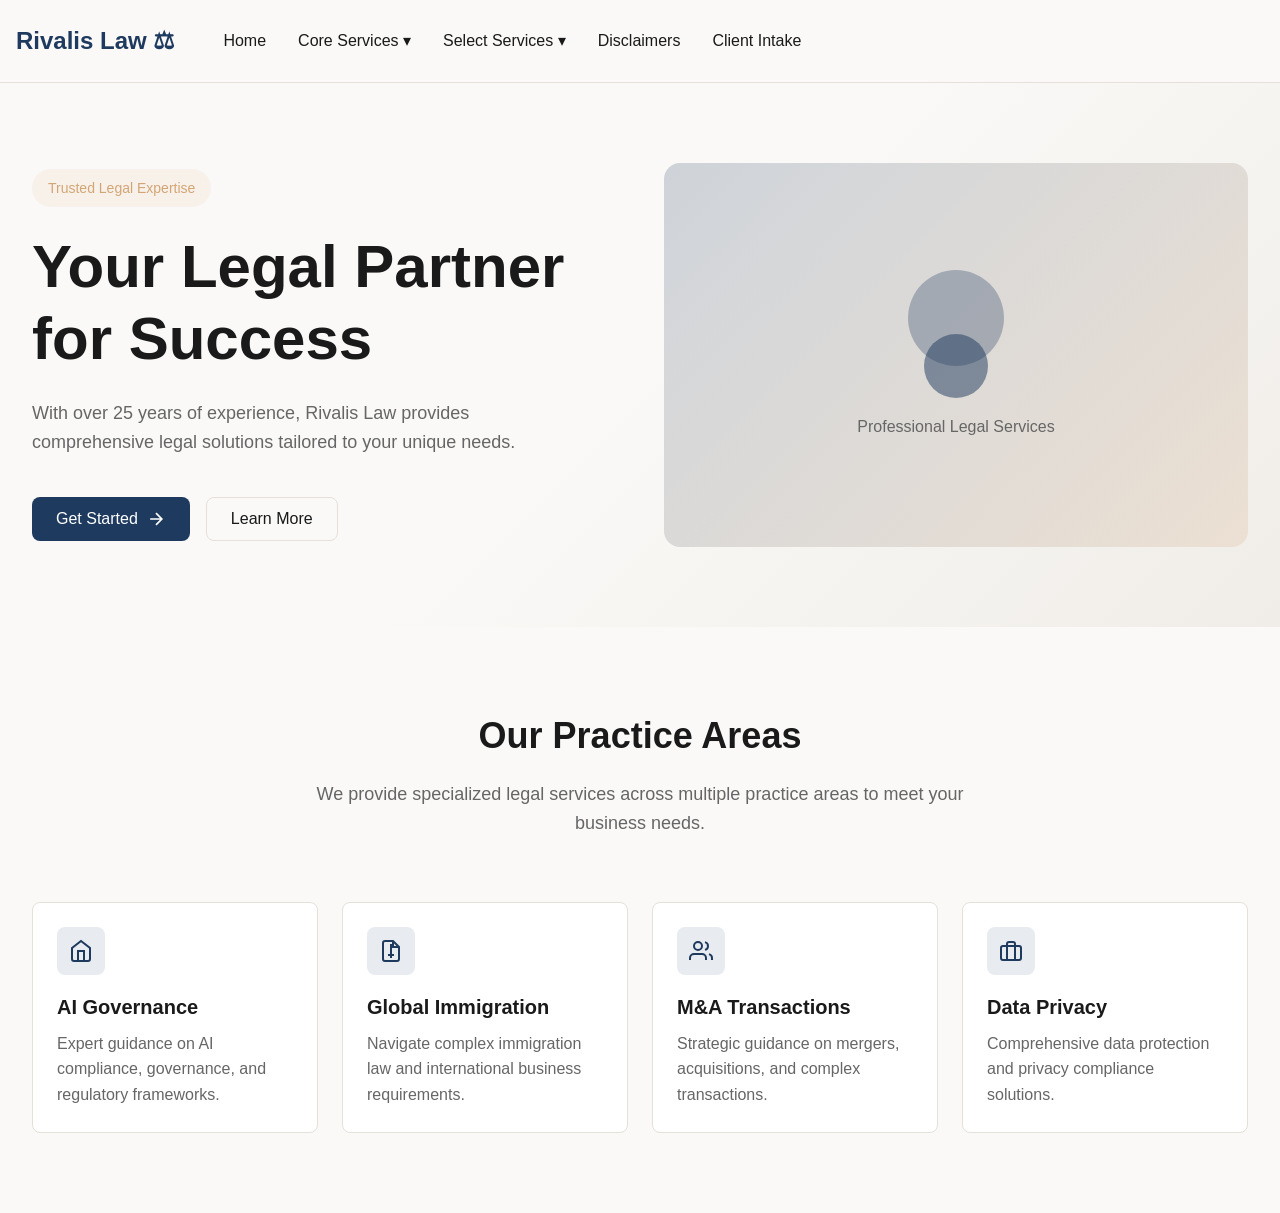
==== index.html @ 421adc58 "run index.html file" ====
<!DOCTYPE html>
<html lang="en">
<head>
    <meta charset="UTF-8">
    <meta name="viewport" content="width=device-width, initial-scale=1.0">
    <title>Rivalis Law - Professional Legal Services</title>
    <link rel="stylesheet" href="styles/main.css">
</head>
<body>
    <!-- Header/Navigation -->
    <header class="header">
        <!-- Updated navbar to Rivalis Law with dropdown menus -->
        <nav class="navbar">
            <div class="container">
                <a href="index.html" class="logo">Rivalis Law ⚖</a>
                
                <!-- Desktop Navigation -->
                <ul class="nav-links">
                    <li><a href="index.html">Home</a></li>
                    
                    <!-- Core Services Dropdown -->
                    <li class="dropdown">
                        <a href="#">Core Services ▾</a>
                        <ul class="dropdown-menu">
                            <li><a href="intake-ai-governance.html">AI Governance</a></li>
                            <li><a href="Immigration New Page.html">Global Immigration</a></li>
                            <li><a href="Tr">M&A Transactions</a></li>
                        </ul>
                    </li>
                    
                    <!-- Select Services Dropdown -->
                    <li class="dropdown">
                        <a href="#">Select Services ▾</a>
                        <ul class="dropdown-menu">
                            <li><a href="Data Privacy-page.html">Data Privacy</a></li>
                            <li><a href="ip-strategy-page.html">IP Strategy</a></li>
                            <li><a href="Employment-law-page.html">Employment Law</a></li>
                            <li><a href="Fundraising-page.html">Fundraising</a></li>
                            <li><a href="Entity-formation-page.html">Entity Formation</a></li>
                            <li><a href="Corporate fraud intake.html">Corporate Fraud</a></li>
                        </ul>
                    </li>
                    
                    <li><a href="Rivalis Legal terms & disclaimers.html">Disclaimers</a></li>
                    <li><a href="client-intake-forms.html ">Client Intake</a></li>
                </ul>

                <!-- Mobile Menu Button -->
                <button class="menu-toggle" id="menuToggle" aria-label="Toggle menu">
                    <span class="hamburger"></span>
                    <span class="hamburger"></span>
                    <span class="hamburger"></span>
                </button>
            </div>
        </nav>
    </header>

    <!-- Hero Section -->
    <section class="hero">
        <div class="container">
            <div class="hero-grid">
                <div class="hero-content">
                    <div class="badge">Trusted Legal Expertise</div>
                    <h1 class="hero-title">Your Legal Partner for Success</h1>
                    <p class="hero-description">
                        With over 25 years of experience, Rivalis Law provides comprehensive legal solutions tailored to your unique needs.
                    </p>
                    <div class="hero-buttons">
                        <button class="btn btn-primary">
                            Get Started
                            <svg width="20" height="20" viewBox="0 0 24 24" fill="none" stroke="currentColor" stroke-width="2">
                                <path d="M5 12h14M12 5l7 7-7 7"/>
                            </svg>
                        </button>
                        <button class="btn btn-outline">Learn More</button>
                    </div>
                </div>
                <div class="hero-image">
                    <div class="image-placeholder">
                        <div class="circle-1"></div>
                        <div class="circle-2"></div>
                        <p>Professional Legal Services</p>
                    </div>
                </div>
            </div>
        </div>
    </section>

    <!-- Services Section -->
    <section id="services" class="services">
        <div class="container">
            <div class="section-header">
                <h2>Our Practice Areas</h2>
                <p>We provide specialized legal services across multiple practice areas to meet your business needs.</p>
            </div>

            <div class="services-grid">
                <div class="service-card">
                    <div class="service-icon">
                        <svg width="24" height="24" viewBox="0 0 24 24" fill="none" stroke="currentColor" stroke-width="2">
                            <path d="M3 9l9-7 9 7v11a2 2 0 0 1-2 2H5a2 2 0 0 1-2-2z"/>
                            <polyline points="9 22 9 12 15 12 15 22"/>
                        </svg>
                    </div>
                    <h3>AI Governance</h3>
                    <p>Expert guidance on AI compliance, governance, and regulatory frameworks.</p>
                </div>

                <div class="service-card">
                    <div class="service-icon">
                        <svg width="24" height="24" viewBox="0 0 24 24" fill="none" stroke="currentColor" stroke-width="2">
                            <path d="M14 2H6a2 2 0 0 0-2 2v16a2 2 0 0 0 2 2h12a2 2 0 0 0 2-2V8z"/>
                            <polyline points="14 2 14 8 20 8"/>
                            <line x1="12" y1="19" x2="12" y2="5"/>
                            <line x1="9" y1="16" x2="15" y2="16"/>
                        </svg>
                    </div>
                    <h3>Global Immigration</h3>
                    <p>Navigate complex immigration law and international business requirements.</p>
                </div>

                <div class="service-card">
                    <div class="service-icon">
                        <svg width="24" height="24" viewBox="0 0 24 24" fill="none" stroke="currentColor" stroke-width="2">
                            <path d="M17 21v-2a4 4 0 0 0-4-4H5a4 4 0 0 0-4 4v2"/>
                            <circle cx="9" cy="7" r="4"/>
                            <path d="M23 21v-2a4 4 0 0 0-3-3.87"/>
                            <path d="M16 3.13a4 4 0 0 1 0 7.75"/>
                        </svg>
                    </div>
                    <h3>M&A Transactions</h3>
                    <p>Strategic guidance on mergers, acquisitions, and complex transactions.</p>
                </div>

                <div class="service-card">
                    <div class="service-icon">
                        <svg width="24" height="24" viewBox="0 0 24 24" fill="none" stroke="currentColor" stroke-width="2">
                            <rect x="2" y="7" width="20" height="14" rx="2" ry="2"/>
                            <path d="M16 21V5a2 2 0 0 0-2-2h-4a2 2 0 0 0-2 2v16"/>
                        </svg>
                    </div>
                    <h3>Data Privacy</h3>
                    <p>Comprehensive data protection and privacy compliance solutions.</p>
                </div>
            </div>
        </div>
    </section>
    <!-- Footer -->    
    </section>
    <script src="scripts/main.js"></script>
</body>
</html>
---- styles/main.css ----
/* Complete CSS rewrite for plain HTML/CSS/JS version */

:root {
  --primary: #1e3a5f;
  --primary-light: #2d5a8c;
  --accent: #d4a574;
  --accent-light: #e8c9b0;
  --background: #faf9f7;
  --foreground: #1a1a1a;
  --muted: #f0ede8;
  --muted-foreground: #666666;
  --border: #e5e0da;
  --card: #ffffff;
}

* {
  margin: 0;
  padding: 0;
  box-sizing: border-box;
}

html {
  scroll-behavior: smooth;
}

body {
  font-family: -apple-system, BlinkMacSystemFont, "Segoe UI", "Roboto", "Oxygen", "Ubuntu", "Cantarell", sans-serif;
  background-color: var(--background);
  color: var(--foreground);
  line-height: 1.6;
}

.container {
  max-width: 1280px;
  margin: 0 auto;
  padding: 0 1rem;
}

/* Header & Navigation */
.header {
  position: sticky;
  top: 0;
  z-index: 50;
  background-color: var(--background);
  border-bottom: 1px solid var(--border);
}

.navbar {
  width: 100%;
}

.navbar .container {
  display: flex;
  align-items: center;
  justify-content: space-between;
  padding: 1rem;
}

.logo {
  font-size: 1.5rem;
  font-weight: bold;
  color: var(--primary);
  text-decoration: none;
  white-space: nowrap;
  transition: color 0.3s ease;
}

.logo:hover {
  color: var(--primary-light);
}

.nav-links {
  display: none;
  list-style: none;
  gap: 0;
  align-items: center;
  flex: 1;
  margin: 0 2rem;
}

.nav-links li {
  position: relative;
}

.nav-links > li > a {
  display: block;
  padding: 0.75rem 1rem;
  color: var(--foreground);
  text-decoration: none;
  transition: color 0.3s ease;
  white-space: nowrap;
}

.nav-links > li > a:hover {
  color: var(--primary);
}

/* Dropdown Menu Styles */
.dropdown {
  position: relative;
}

.dropdown-menu {
  display: none;
  position: absolute;
  top: 100%;
  left: 0;
  background-color: var(--card);
  border: 1px solid var(--border);
  border-radius: 0.5rem;
  list-style: none;
  min-width: 200px;
  box-shadow: 0 4px 12px rgba(0, 0, 0, 0.1);
  z-index: 100;
}

.dropdown:hover .dropdown-menu {
  display: block;
}

.dropdown-menu li {
  margin: 0;
}

.dropdown-menu li a {
  display: block;
  padding: 0.75rem 1rem;
  color: var(--foreground);
  text-decoration: none;
  transition: background-color 0.3s ease, color 0.3s ease;
}

.dropdown-menu li a:hover {
  background-color: var(--muted);
  color: var(--primary);
}

.dropdown-menu li:first-child a {
  border-radius: 0.5rem 0.5rem 0 0;
}

.dropdown-menu li:last-child a {
  border-radius: 0 0 0.5rem 0.5rem;
}

/* Mobile Menu Toggle */
.menu-toggle {
  display: flex;
  flex-direction: column;
  gap: 0.4rem;
  background: none;
  border: none;
  cursor: pointer;
  padding: 0.5rem;
}

.hamburger {
  width: 1.5rem;
  height: 0.2rem;
  background-color: var(--foreground);
  transition: all 0.3s ease;
}

.menu-toggle.active .hamburger:nth-child(1) {
  transform: rotate(45deg) translate(0.5rem, 0.5rem);
}

.menu-toggle.active .hamburger:nth-child(2) {
  opacity: 0;
}

.menu-toggle.active .hamburger:nth-child(3) {
  transform: rotate(-45deg) translate(0.4rem, -0.4rem);
}

.nav-mobile {
  display: none;
  position: absolute;
  top: 100%;
  left: 0;
  right: 0;
  background-color: var(--background);
  border-bottom: 1px solid var(--border);
  flex-direction: column;
  gap: 1rem;
  padding: 1rem;
}

.nav-mobile.active {
  display: flex;
}

/* Buttons */
.btn {
  padding: 0.75rem 1.5rem;
  border: none;
  border-radius: 0.5rem;
  font-size: 1rem;
  font-weight: 500;
  cursor: pointer;
  transition: all 0.3s ease;
  display: inline-flex;
  align-items: center;
  gap: 0.5rem;
  text-decoration: none;
}

.btn-primary {
  background-color: var(--primary);
  color: white;
}

.btn-primary:hover {
  background-color: var(--primary-light);
}

.btn-outline {
  background-color: transparent;
  color: var(--foreground);
  border: 1px solid var(--border);
}

.btn-outline:hover {
  background-color: var(--muted);
}

.btn-light {
  background-color: white;
  color: var(--primary);
}

.btn-light:hover {
  background-color: rgba(255, 255, 255, 0.9);
}

.btn-outline-light {
  background-color: transparent;
  color: white;
  border: 1px solid white;
}

.btn-outline-light:hover {
  background-color: rgba(255, 255, 255, 0.1);
}

.btn-full {
  width: 100%;
}

/* Hero Section */
.hero {
  background: linear-gradient(135deg, var(--background) 0%, var(--background) 50%, var(--muted) 100%);
  padding: 5rem 1rem;
}

.hero-grid {
  display: grid;
  grid-template-columns: 1fr;
  gap: 3rem;
  align-items: center;
}

.hero-content {
  display: flex;
  flex-direction: column;
  gap: 1.5rem;
}

.badge {
  display: inline-block;
  background-color: rgba(212, 165, 116, 0.1);
  color: var(--accent);
  padding: 0.5rem 1rem;
  border-radius: 9999px;
  font-size: 0.875rem;
  font-weight: 500;
  width: fit-content;
}

.hero-title {
  font-size: 2.25rem;
  font-weight: bold;
  line-height: 1.2;
  color: var(--foreground);
}

.hero-description {
  font-size: 1.125rem;
  color: var(--muted-foreground);
  line-height: 1.6;
  max-width: 32rem;
}

.hero-buttons {
  display: flex;
  flex-direction: column;
  gap: 1rem;
  padding-top: 1rem;
}

.hero-image {
  height: 24rem;
  background: linear-gradient(135deg, rgba(30, 58, 95, 0.2) 0%, rgba(212, 165, 116, 0.2) 100%);
  border-radius: 1rem;
  overflow: hidden;
  display: flex;
  align-items: center;
  justify-content: center;
}

.image-placeholder {
  text-align: center;
  display: flex;
  flex-direction: column;
  align-items: center;
  gap: 1rem;
}

.circle-1 {
  width: 6rem;
  height: 6rem;
  background-color: rgba(30, 58, 95, 0.3);
  border-radius: 50%;
  margin: 0 auto;
}

.circle-2 {
  width: 4rem;
  height: 4rem;
  background-color: rgba(30, 58, 95, 0.5);
  border-radius: 50%;
  margin: -3rem auto 0;
}

.image-placeholder p {
  color: var(--muted-foreground);
}

/* Services Section */
.services {
  padding: 5rem 1rem;
  background-color: var(--background);
}

.section-header {
  text-align: center;
  margin-bottom: 4rem;
}

.section-header h2 {
  font-size: 2rem;
  font-weight: bold;
  margin-bottom: 1rem;
  color: var(--foreground);
}

.section-header p {
  font-size: 1.125rem;
  color: var(--muted-foreground);
  max-width: 42rem;
  margin: 0 auto;
}

.services-grid {
  display: grid;
  grid-template-columns: repeat(auto-fit, minmax(250px, 1fr));
  gap: 1.5rem;
}

.service-card {
  background-color: var(--card);
  padding: 1.5rem;
  border-radius: 0.5rem;
  border: 1px solid var(--border);
  transition: box-shadow 0.3s ease;
}

.service-card:hover {
  box-shadow: 0 10px 25px rgba(0, 0, 0, 0.1);
}

.service-icon {
  width: 3rem;
  height: 3rem;
  background-color: rgba(30, 58, 95, 0.1);
  border-radius: 0.5rem;
  display: flex;
  align-items: center;
  justify-content: center;
  margin-bottom: 1rem;
  color: var(--primary);
}

.service-card h3 {
  font-size: 1.25rem;
  font-weight: 600;
  margin-bottom: 0.5rem;
  color: var(--foreground);
}

.service-card p {
  color: var(--muted-foreground);
  line-height: 1.6;
}

/* About Section */
.about {
  padding: 5rem 1rem;
  background-color: var(--muted);
}

.about-grid {
  display: grid;
  grid-template-columns: 1fr;
  gap: 3rem;
  align-items: center;
}

.about-image {
  height: 24rem;
  background: linear-gradient(135deg, rgba(30, 58, 95, 0.3) 0%, rgba(212, 165, 116, 0.3) 100%);
  border-radius: 1rem;
  overflow: hidden;
  display: flex;
  align-items: center;
  justify-content: center;
}

.experience-badge {
  text-align: center;
}

.experience-number {
  font-size: 3.5rem;
  font-weight: bold;
  color: rgba(30, 58, 95, 0.4);
}

.about-content h2 {
  font-size: 2rem;
  font-weight: bold;
  margin-bottom: 1.5rem;
  color: var(--foreground);
}

.about-features {
  display: flex;
  flex-direction: column;
  gap: 1.5rem;
  margin-bottom: 1.5rem;
}

.feature {
  display: flex;
  gap: 1rem;
}

.feature-check {
  width: 1.5rem;
  height: 1.5rem;
  background-color: var(--accent);
  border-radius: 50%;
  display: flex;
  align-items: center;
  justify-content: center;
  color: var(--foreground);
  font-weight: bold;
  font-size: 0.875rem;
  flex-shrink: 0;
  margin-top: 0.25rem;
}

.feature h3 {
  font-weight: 600;
  margin-bottom: 0.25rem;
  color: var(--foreground);
}

.feature p {
  color: var(--muted-foreground);
}

/* CTA Section */
.cta {
  padding: 5rem 1rem;
  background-color: var(--primary);
  color: white;
}

.cta-content {
  text-align: center;
  max-width: 56rem;
  margin: 0 auto;
  display: flex;
  flex-direction: column;
  gap: 2rem;
}

.cta-content h2 {
  font-size: 2rem;
  font-weight: bold;
}

.cta-content p {
  font-size: 1.125rem;
  opacity: 0.9;
  line-height: 1.6;
}

.cta-buttons {
  display: flex;
  flex-direction: column;
  gap: 1rem;
  justify-content: center;
  padding-top: 1rem;
}

/* Footer */
.footer {
  background-color: var(--foreground);
  color: var(--background);
  padding: 4rem 1rem 2rem;
}

.footer-grid {
  display: grid;
  grid-template-columns: repeat(auto-fit, minmax(200px, 1fr));
  gap: 2rem;
  margin-bottom: 3rem;
}

.footer-section h3 {
  font-weight: 600;
  margin-bottom: 1rem;
}

.footer-logo {
  display: flex;
  align-items: center;
  gap: 0.5rem;
  margin-bottom: 1rem;
}

.footer-logo .logo {
  background-color: var(--accent);
  color: var(--foreground);
}

.footer-section p {
  opacity: 0.8;
  font-size: 0.95rem;
}

.footer-section ul {
  list-style: none;
}

.footer-section ul li {
  margin-bottom: 0.5rem;
}

.footer-section a {
  color: rgba(255, 255, 255, 0.8);
  text-decoration: none;
  transition: color 0.3s ease;
}

.footer-section a:hover {
  color: white;
}

.contact-list {
  display: flex;
  flex-direction: column;
  gap: 0.75rem;
}

.contact-list li {
  display: flex;
  align-items: center;
  gap: 0.5rem;
  opacity: 0.8;
}

.contact-list svg {
  flex-shrink: 0;
}

.footer-bottom {
  border-top: 1px solid rgba(255, 255, 255, 0.2);
  padding-top: 2rem;
  display: flex;
  flex-direction: column;
  gap: 1rem;
  align-items: center;
  text-align: center;
  opacity: 0.8;
  font-size: 0.9rem;
}

.footer-links {
  display: flex;
  gap: 1.5rem;
}

.footer-links a {
  color: rgba(255, 255, 255, 0.8);
  text-decoration: none;
  transition: color 0.3s ease;
}

.footer-links a:hover {
  color: white;
}

/* Responsive Design */
@media (min-width: 768px) {
  .nav-links {
    display: flex;
  }

  .menu-toggle {
    display: none;
  }

  .nav-mobile {
    display: none !important;
  }

  .hero-grid {
    grid-template-columns: 1fr 1fr;
  }

  .hero-title {
    font-size: 3rem;
  }

  .hero-buttons {
    flex-direction: row;
  }

  .about-grid {
    grid-template-columns: 1fr 1fr;
  }

  .cta-buttons {
    flex-direction: row;
    justify-content: center;
  }

  .footer-bottom {
    flex-direction: row;
    justify-content: space-between;
    align-items: center;
  }

  .footer-links {
    margin-top: 0;
  }
}

@media (min-width: 1024px) {
  .hero-title {
    font-size: 3.75rem;
  }

  .section-header h2 {
    font-size: 2.25rem;
  }

  .cta-content h2 {
    font-size: 2.5rem;
  }
}
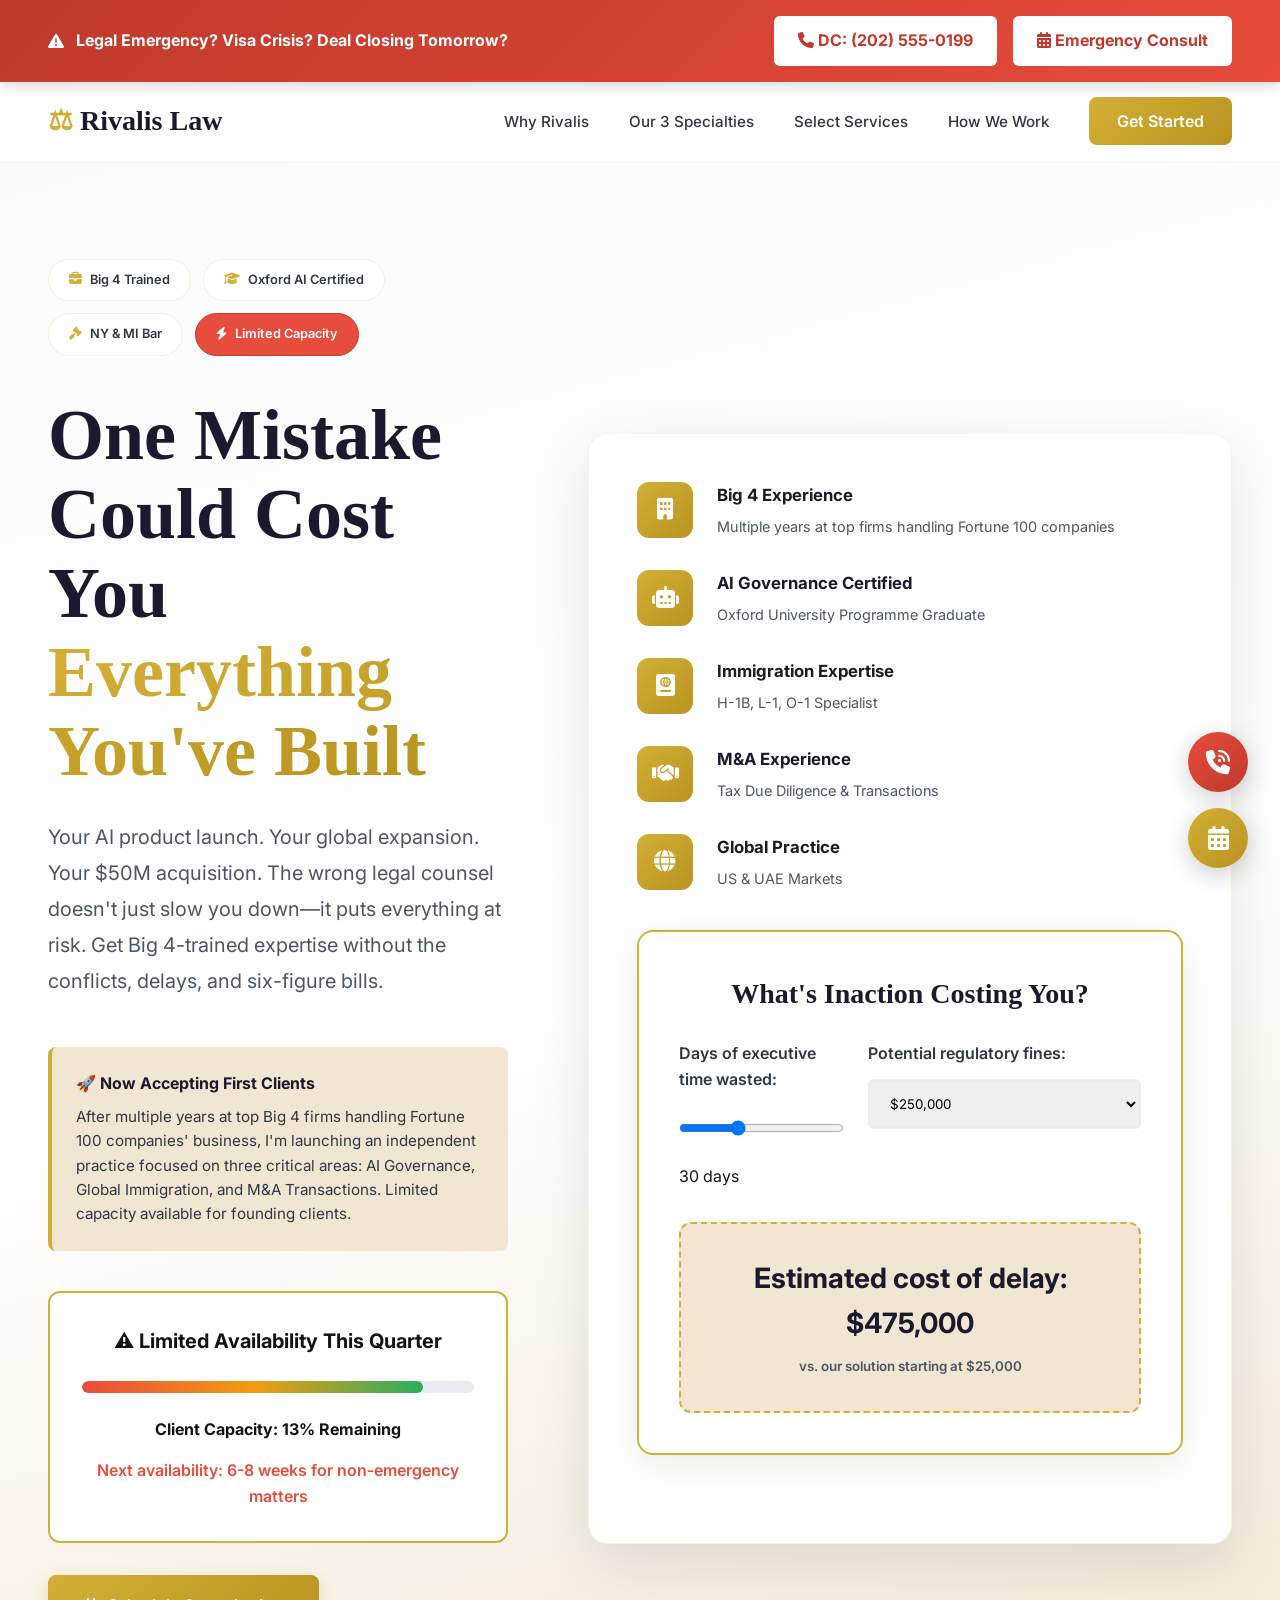
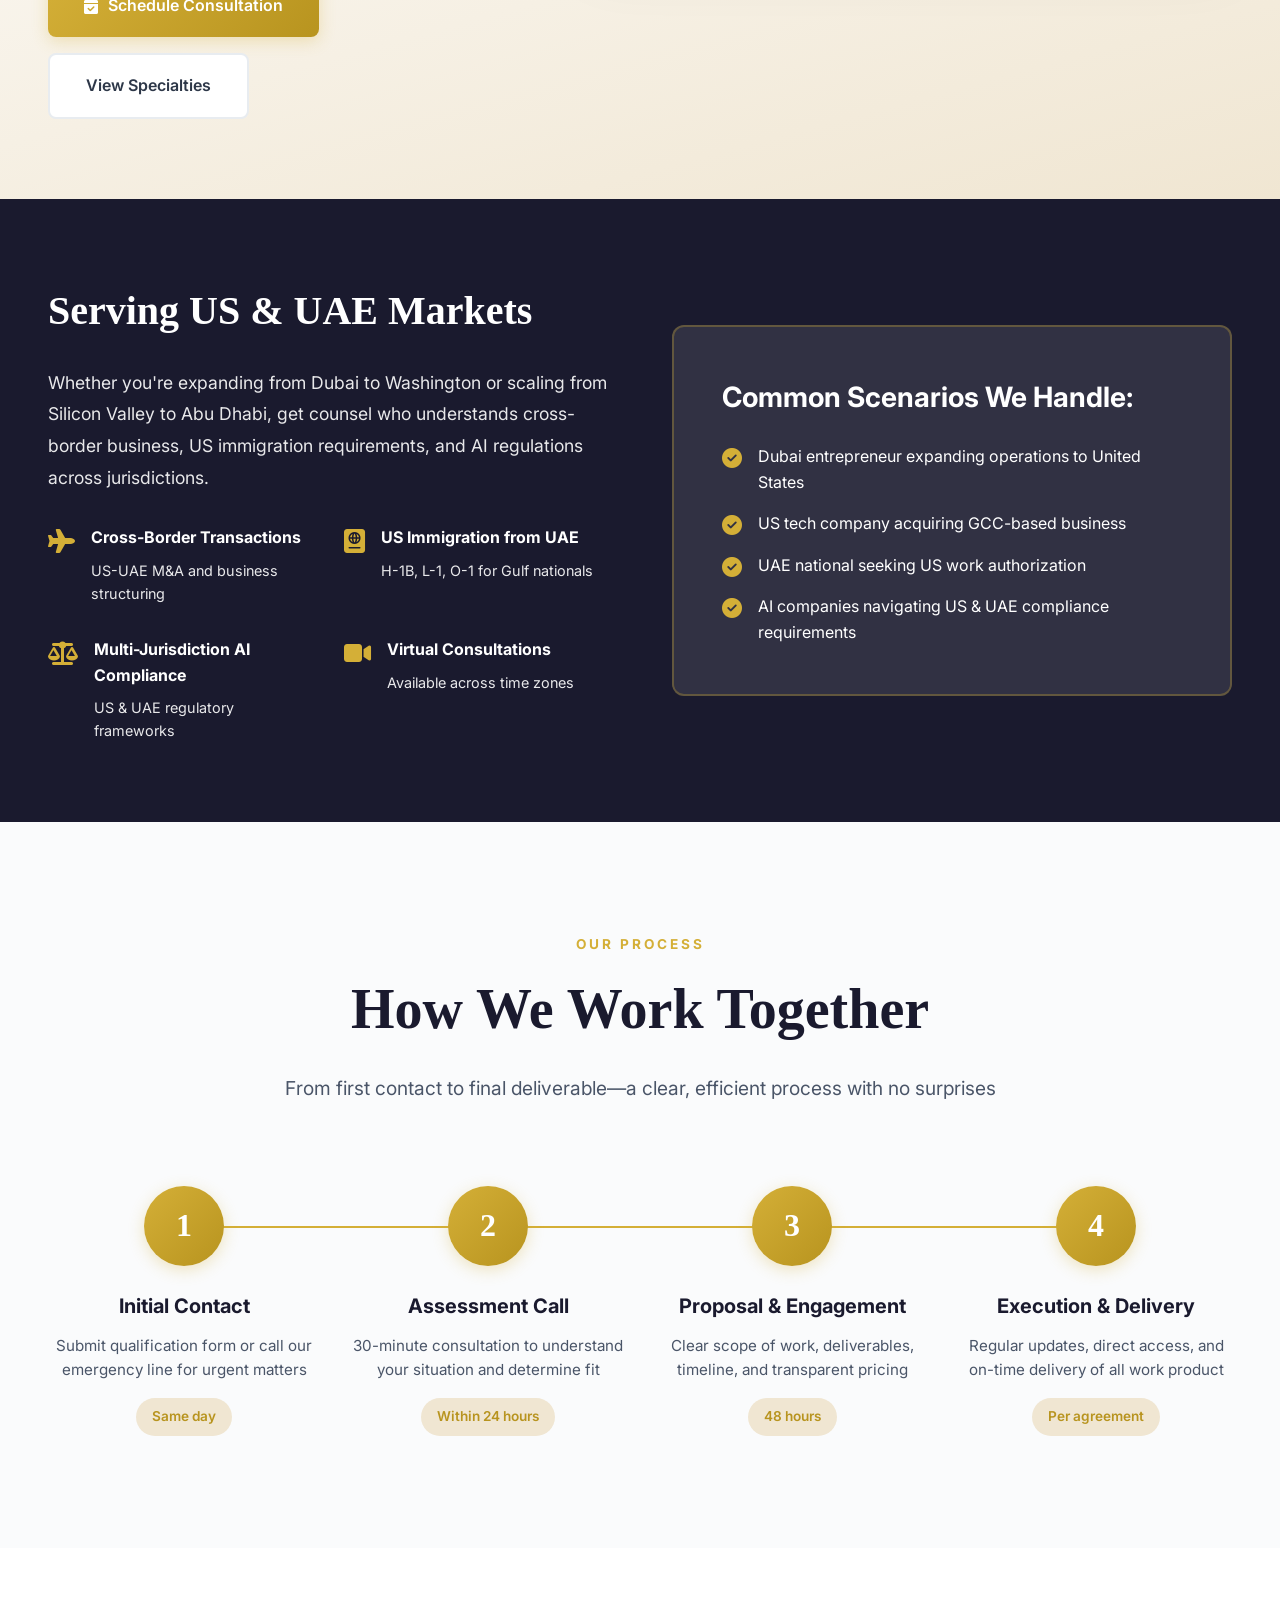
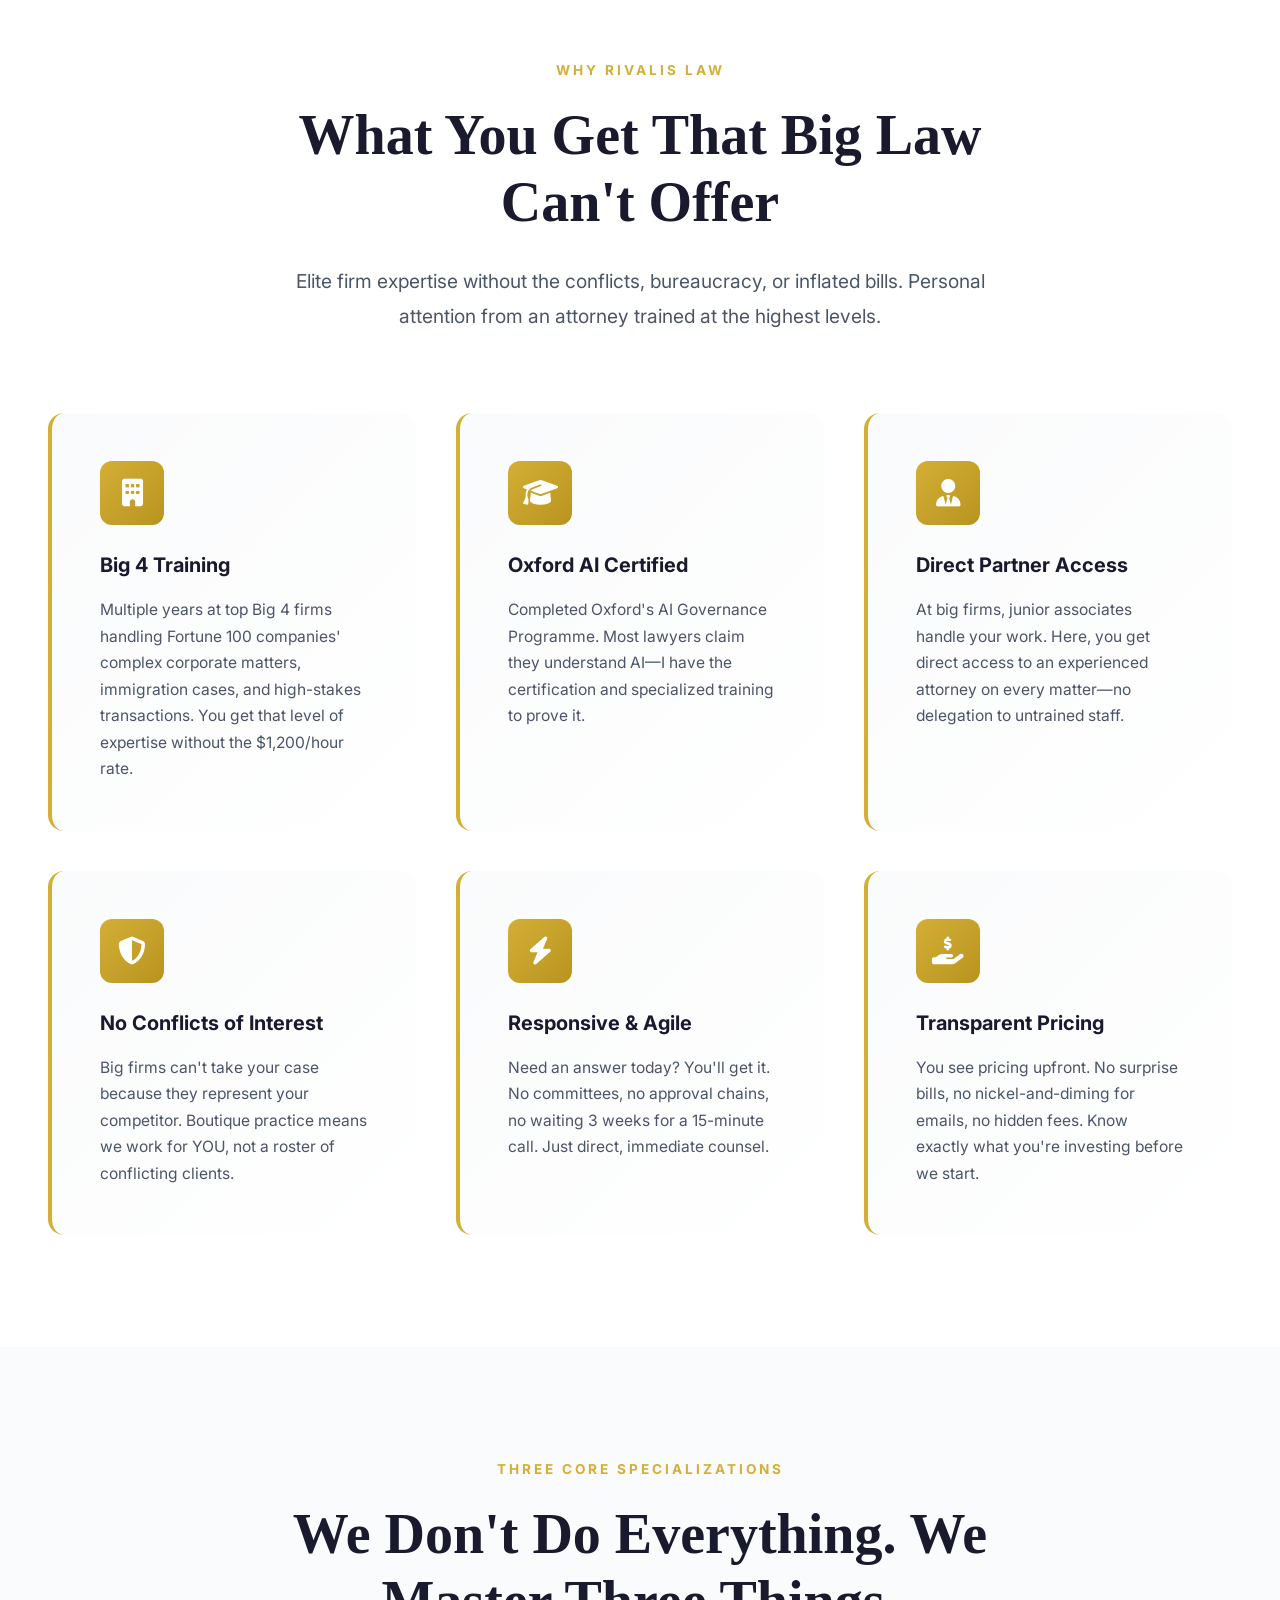
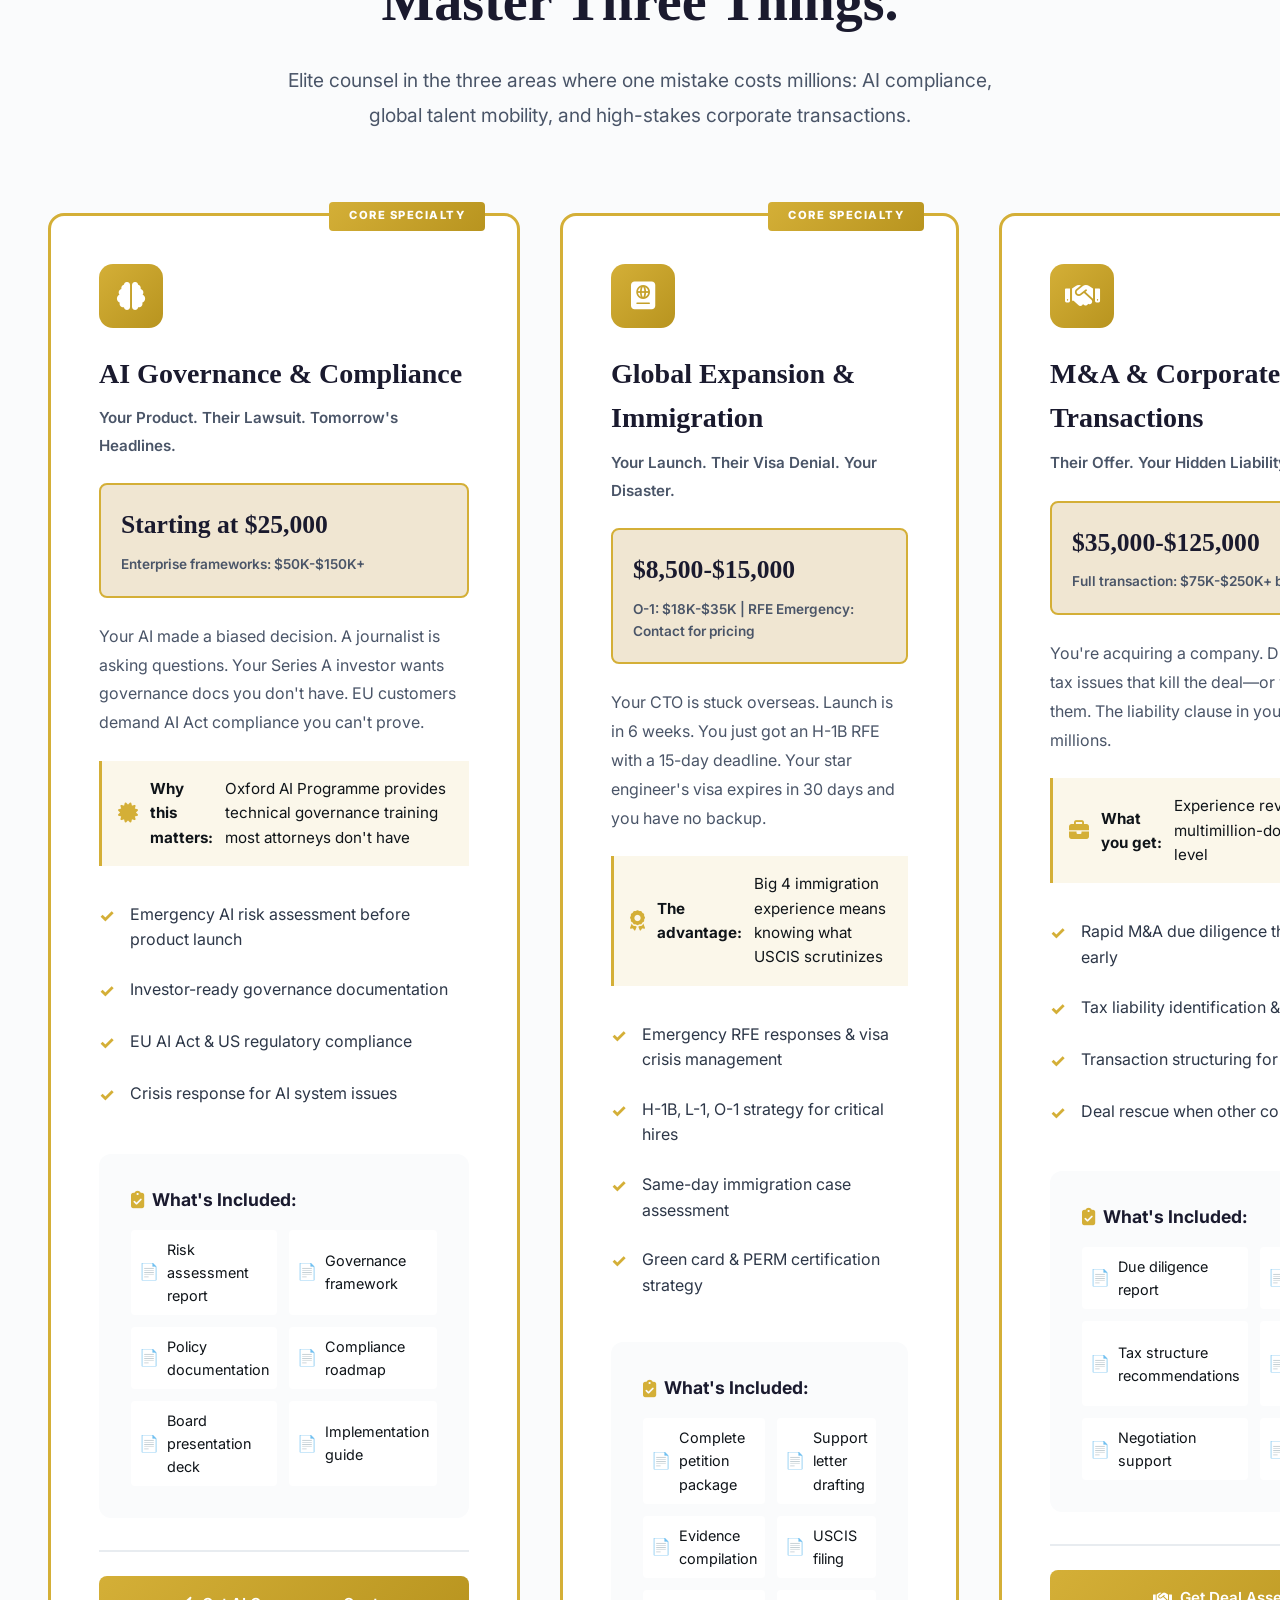
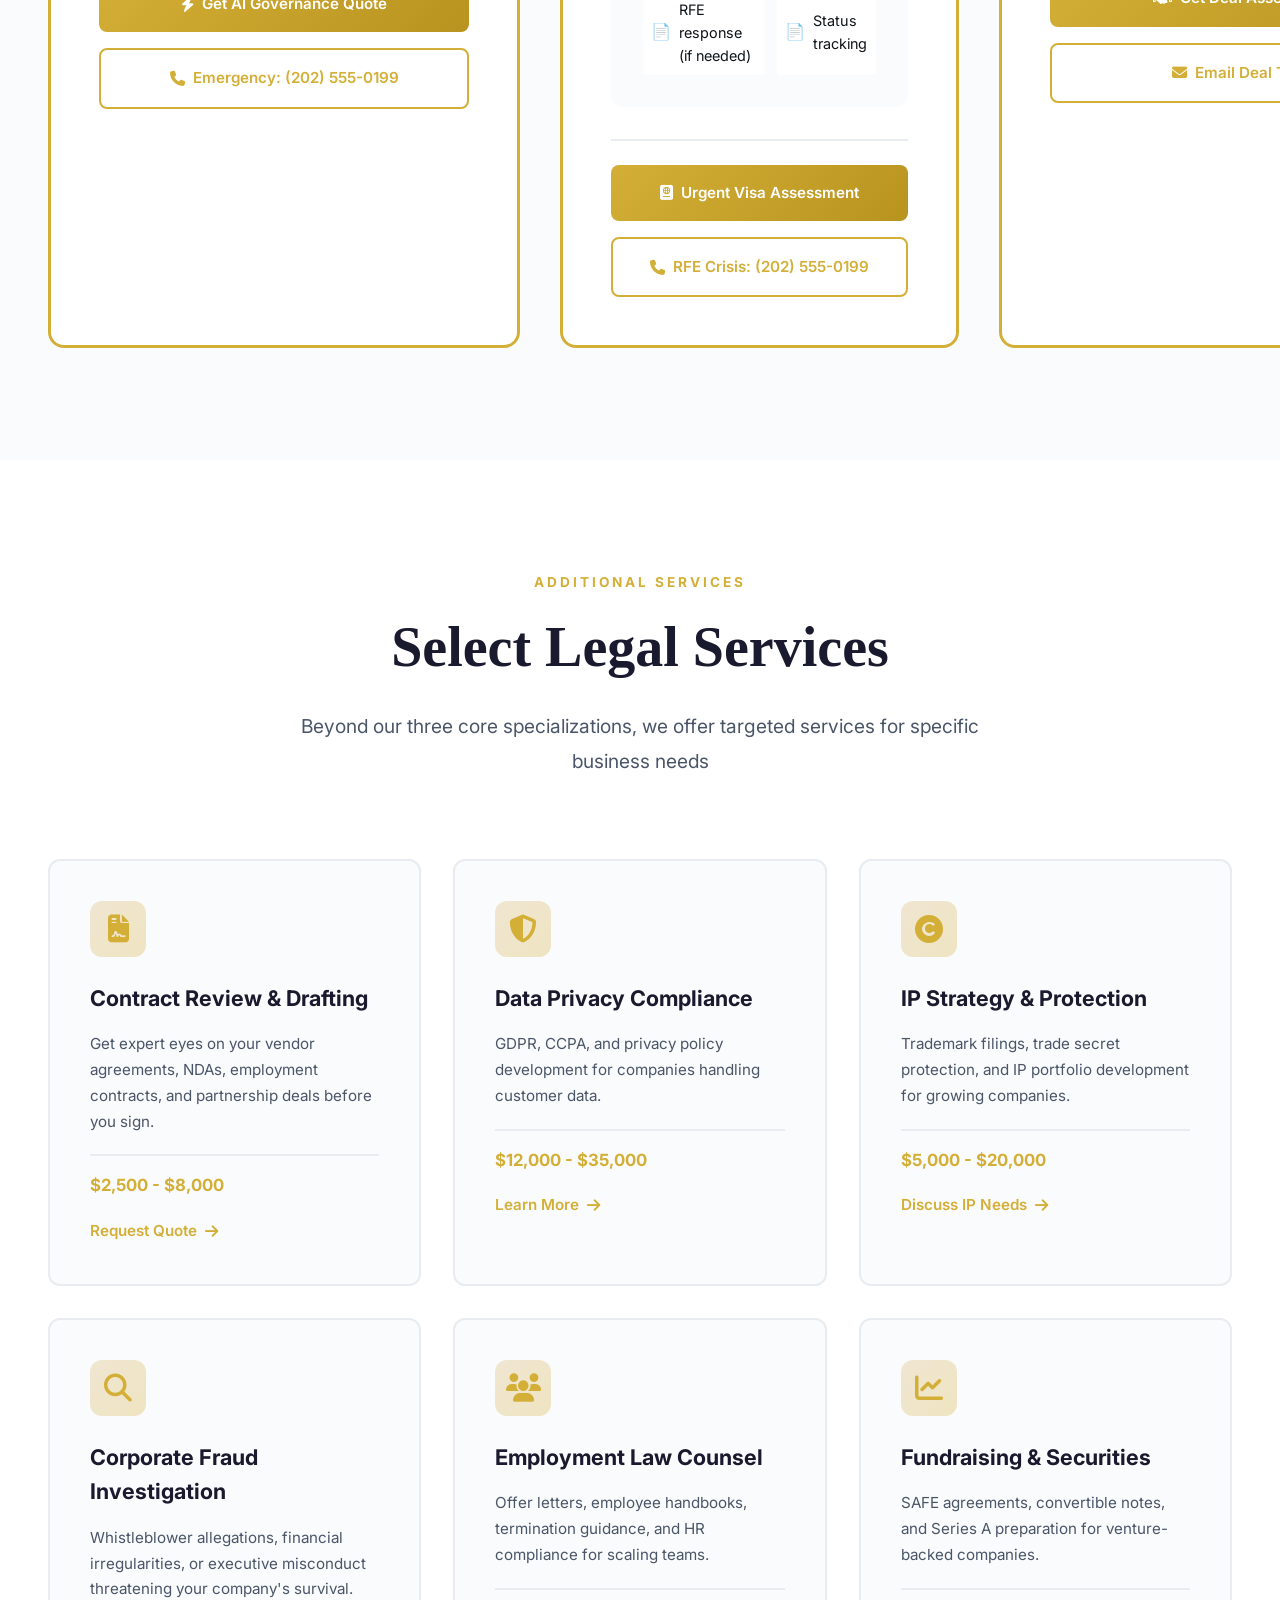
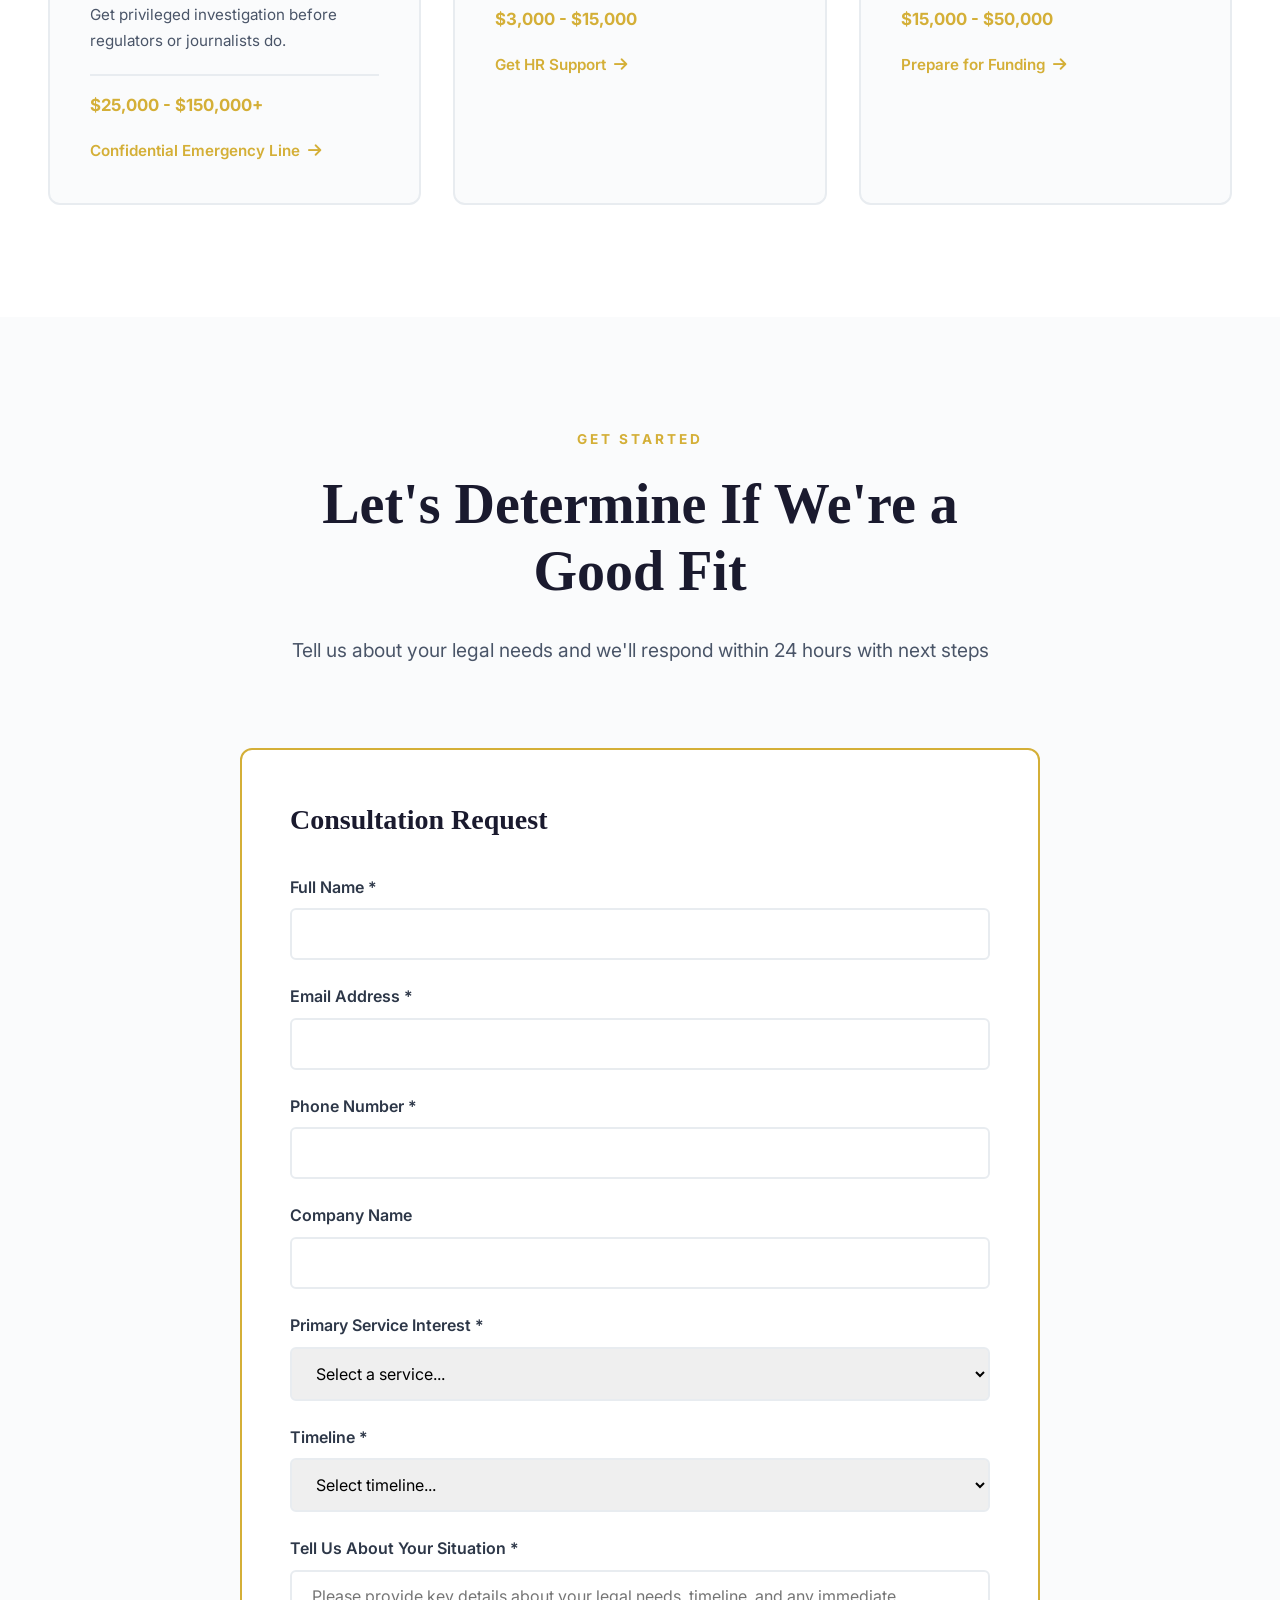
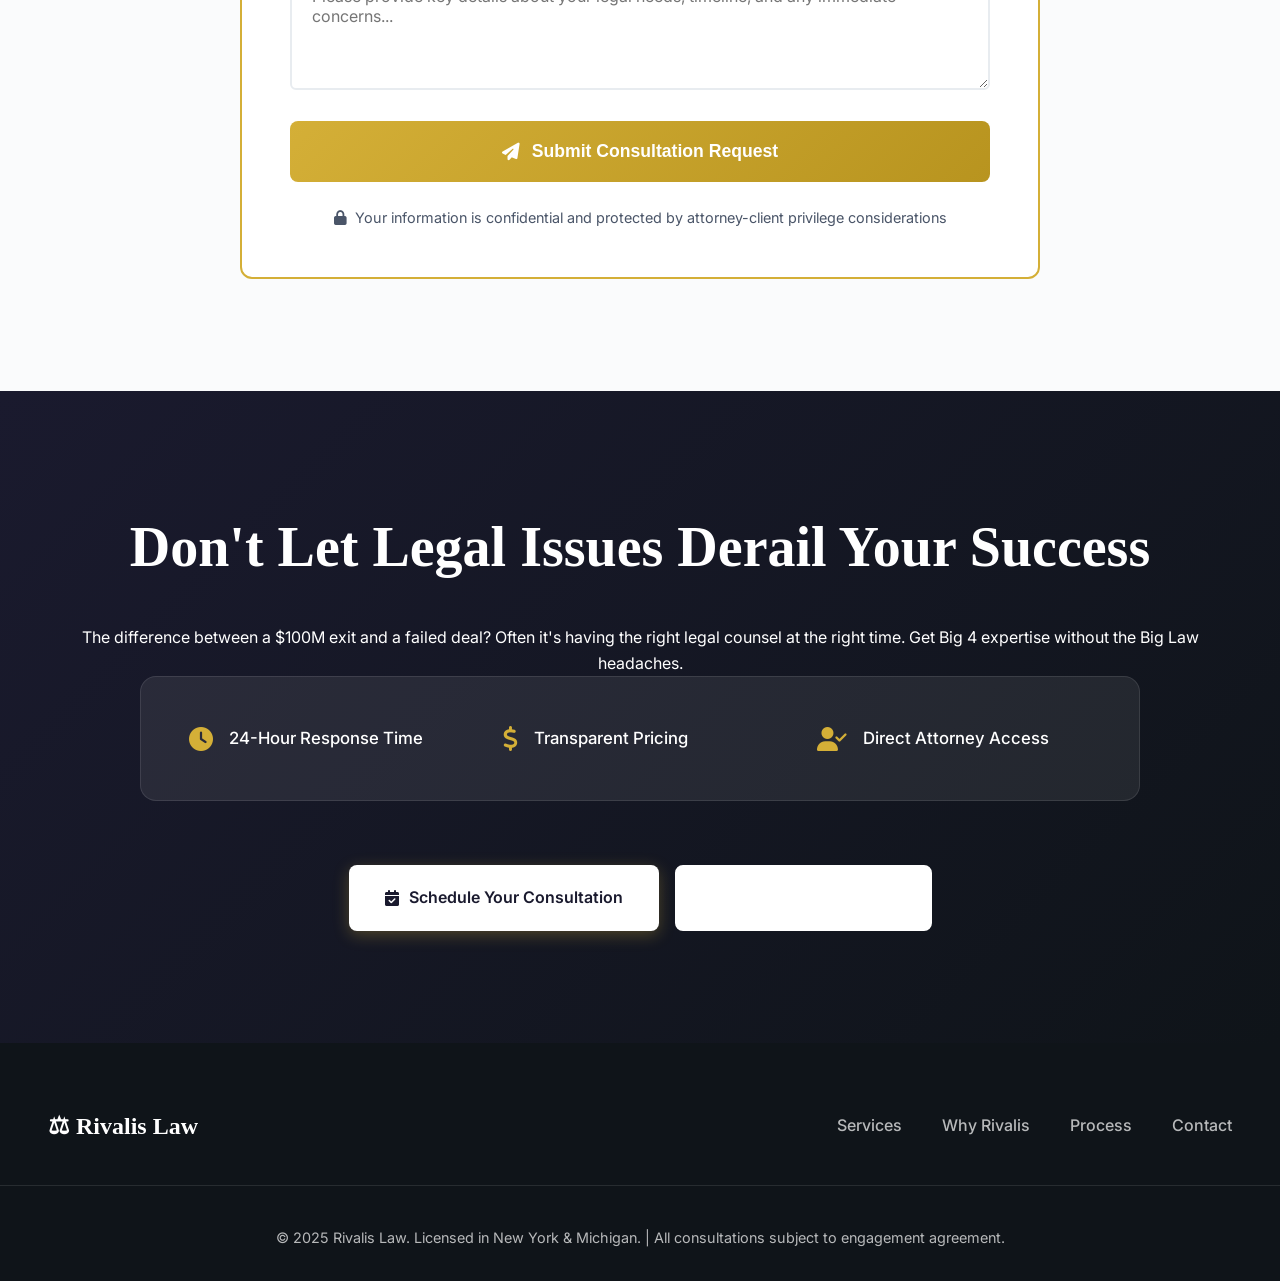
==== commit 19c32368: "Landing page" ====
--- a/index.html
+++ b/index.html
@@ -3,150 +3,2080 @@
 <head>
     <meta charset="UTF-8">
     <meta name="viewport" content="width=device-width, initial-scale=1.0">
-    <title>Rivalis Law - Professional Legal Services</title>
-    <link rel="stylesheet" href="styles/main.css">
+    <title>Rivalis Law | AI Governance & Corporate Immigration Counsel</title>
+    <meta name="description" content="Elite legal counsel for AI governance, global immigration, and M&A transactions. Big 4 trained attorney serving US and UAE markets with transparent pricing.">
+    <link href="https://cdnjs.cloudflare.com/ajax/libs/font-awesome/6.4.0/css/all.min.css" rel="stylesheet">
+    <link href="https://fonts.googleapis.com/css2?family=Inter:wght@300;400;500;600;700;800;900&family=Cormorant+Garamond:wght@500;600;700&display=swap" rel="stylesheet">
+    <style>
+        * {
+            margin: 0;
+            padding: 0;
+            box-sizing: border-box;
+        }
+
+        :root {
+            --primary: #1a1a2e;
+            --accent: #d4af37;
+            --accent-dark: #b8941f;
+            --accent-light: #f0e6d2;
+            --white: #ffffff;
+            --gray-50: #fafbfc;
+            --gray-100: #f4f6f8;
+            --gray-200: #e8ecf0;
+            --gray-600: #4a5568;
+            --gray-700: #2d3748;
+            --gray-900: #0f1419;
+        }
+
+        body {
+            font-family: 'Inter', sans-serif;
+            color: var(--gray-900);
+            line-height: 1.6;
+            -webkit-font-smoothing: antialiased;
+            overflow-x: hidden;
+        }
+
+        /* Emergency Bar */
+        .emergency-bar {
+            background: linear-gradient(135deg, #c0392b 0%, #e74c3c 100%);
+            color: white;
+            padding: 1rem 3rem;
+            text-align: center;
+            position: sticky;
+            top: 0;
+            z-index: 1000;
+            box-shadow: 0 4px 12px rgba(0, 0, 0, 0.15);
+        }
+
+        .emergency-content {
+            max-width: 1400px;
+            margin: 0 auto;
+            display: flex;
+            justify-content: space-between;
+            align-items: center;
+            gap: 2rem;
+            flex-wrap: wrap;
+        }
+
+        .emergency-text {
+            font-weight: 700;
+            font-size: 1rem;
+            display: flex;
+            align-items: center;
+            gap: 0.75rem;
+        }
+
+        .emergency-actions {
+            display: flex;
+            gap: 1rem;
+        }
+
+        .emergency-btn {
+            background: white;
+            color: #c0392b;
+            padding: 0.75rem 1.5rem;
+            border-radius: 6px;
+            text-decoration: none;
+            font-weight: 700;
+            transition: all 0.3s;
+        }
+
+        .emergency-btn:hover {
+            transform: scale(1.05);
+        }
+
+        /* Navigation */
+        .nav {
+            position: sticky;
+            top: 54px;
+            background: rgba(255, 255, 255, 0.95);
+            backdrop-filter: blur(20px);
+            border-bottom: 1px solid rgba(212, 175, 55, 0.15);
+            z-index: 999;
+            transition: all 0.4s;
+        }
+
+        .nav-container {
+            max-width: 1400px;
+            margin: 0 auto;
+            padding: 0 3rem;
+            display: flex;
+            justify-content: space-between;
+            align-items: center;
+            height: 80px;
+        }
+
+        .nav-logo {
+            font-family: 'Cormorant Garamond', serif;
+            font-size: 1.75rem;
+            font-weight: 700;
+            color: var(--primary);
+            text-decoration: none;
+        }
+
+        .nav-logo::before {
+            content: '⚖ ';
+            color: var(--accent);
+        }
+
+        .nav-menu {
+            display: flex;
+            gap: 2.5rem;
+            list-style: none;
+            align-items: center;
+        }
+
+        .nav-link {
+            color: var(--gray-700);
+            text-decoration: none;
+            font-weight: 500;
+            font-size: 0.95rem;
+            transition: all 0.3s;
+        }
+
+        .nav-link:hover {
+            color: var(--accent);
+        }
+
+        .nav-cta {
+            background: linear-gradient(135deg, var(--accent) 0%, var(--accent-dark) 100%);
+            color: var(--white);
+            padding: 0.875rem 1.75rem;
+            border-radius: 8px;
+            text-decoration: none;
+            font-weight: 600;
+            transition: all 0.3s;
+        }
+
+        .nav-cta:hover {
+            transform: translateY(-2px);
+            box-shadow: 0 8px 24px rgba(212, 175, 55, 0.35);
+        }
+
+        /* Hero */
+        .hero {
+            background: linear-gradient(165deg, #fafbfc 0%, #ffffff 50%, var(--accent-light) 100%);
+            padding: 6rem 3rem 5rem;
+            position: relative;
+        }
+
+        .hero-container {
+            max-width: 1400px;
+            margin: 0 auto;
+            display: grid;
+            grid-template-columns: 1.1fr 0.9fr;
+            gap: 5rem;
+            align-items: center;
+        }
+
+        .hero-badges {
+            display: flex;
+            gap: 0.75rem;
+            margin-bottom: 2.5rem;
+            flex-wrap: wrap;
+        }
+
+        .badge {
+            background: rgba(255, 255, 255, 0.95);
+            border: 1px solid rgba(212, 175, 55, 0.2);
+            padding: 0.625rem 1.25rem;
+            border-radius: 50px;
+            font-size: 0.8rem;
+            font-weight: 600;
+            color: var(--gray-700);
+            display: flex;
+            align-items: center;
+            gap: 0.5rem;
+        }
+
+        .badge.urgent {
+            background: #e74c3c;
+            color: white;
+            border-color: #c0392b;
+        }
+
+        .badge i {
+            color: var(--accent);
+        }
+
+        .badge.urgent i {
+            color: white;
+        }
+
+        .hero-title {
+            font-family: 'Cormorant Garamond', serif;
+            font-size: 4.5rem;
+            font-weight: 700;
+            line-height: 1.1;
+            color: var(--primary);
+            margin-bottom: 1.75rem;
+        }
+
+        .hero-title .highlight {
+            background: linear-gradient(135deg, var(--accent) 0%, var(--accent-dark) 100%);
+            -webkit-background-clip: text;
+            -webkit-text-fill-color: transparent;
+        }
+
+        .hero-subtitle {
+            font-size: 1.25rem;
+            color: var(--gray-600);
+            margin-bottom: 3rem;
+            line-height: 1.8;
+        }
+
+        .launch-notice {
+            background: var(--accent-light);
+            border-left: 4px solid var(--accent);
+            padding: 1.5rem;
+            border-radius: 8px;
+            margin-bottom: 2.5rem;
+        }
+
+        .launch-notice h4 {
+            color: var(--primary);
+            font-weight: 700;
+            margin-bottom: 0.5rem;
+        }
+
+        .launch-notice p {
+            color: var(--gray-700);
+            font-size: 0.95rem;
+        }
+
+        /* Capacity Alert */
+        .capacity-alert {
+            background: var(--white);
+            border-radius: 12px;
+            padding: 2rem;
+            margin: 2rem 0;
+            border: 2px solid var(--accent);
+            text-align: center;
+        }
+
+        .capacity-meter {
+            height: 12px;
+            background: var(--gray-200);
+            border-radius: 6px;
+            margin: 1.5rem 0;
+            overflow: hidden;
+        }
+
+        .capacity-fill {
+            height: 100%;
+            background: linear-gradient(90deg, #e74c3c, #f39c12, #27ae60);
+            border-radius: 6px;
+            width: 87%;
+            transition: width 1s ease;
+        }
+
+        .urgency-note {
+            color: #e74c3c;
+            font-weight: 600;
+            margin-top: 1rem;
+        }
+
+        .cta-group {
+            display: flex;
+            gap: 1rem;
+            flex-wrap: wrap;
+        }
+
+        .btn {
+            padding: 1.125rem 2.25rem;
+            border-radius: 8px;
+            text-decoration: none;
+            font-weight: 600;
+            font-size: 1rem;
+            transition: all 0.3s;
+            display: inline-flex;
+            align-items: center;
+            gap: 0.625rem;
+            border: none;
+            cursor: pointer;
+        }
+
+        .btn-primary {
+            background: linear-gradient(135deg, var(--accent) 0%, var(--accent-dark) 100%);
+            color: var(--white);
+            box-shadow: 0 4px 16px rgba(212, 175, 55, 0.3);
+        }
+
+        .btn-primary:hover {
+            transform: translateY(-3px);
+            box-shadow: 0 8px 28px rgba(212, 175, 55, 0.4);
+        }
+
+        .btn-secondary {
+            background: var(--white);
+            color: var(--gray-700);
+            border: 2px solid var(--gray-200);
+        }
+
+        .btn-secondary:hover {
+            border-color: var(--accent);
+            color: var(--accent);
+        }
+
+        /* Credentials Card */
+        .hero-media {
+            background: rgba(255, 255, 255, 0.95);
+            border-radius: 20px;
+            padding: 3rem;
+            box-shadow: 0 20px 60px rgba(0, 0, 0, 0.1);
+            border: 1px solid rgba(212, 175, 55, 0.15);
+        }
+
+        .credentials-list {
+            display: flex;
+            flex-direction: column;
+            gap: 2rem;
+        }
+
+        .credential {
+            display: flex;
+            gap: 1.5rem;
+            align-items: start;
+        }
+
+        .credential-icon {
+            width: 56px;
+            height: 56px;
+            background: linear-gradient(135deg, var(--accent) 0%, var(--accent-dark) 100%);
+            border-radius: 12px;
+            display: flex;
+            align-items: center;
+            justify-content: center;
+            flex-shrink: 0;
+        }
+
+        .credential-icon i {
+            color: var(--white);
+            font-size: 1.35rem;
+        }
+
+        .credential-text h4 {
+            font-size: 1.05rem;
+            font-weight: 700;
+            color: var(--primary);
+            margin-bottom: 0.375rem;
+        }
+
+        .credential-text p {
+            font-size: 0.9rem;
+            color: var(--gray-600);
+        }
+
+        /* ROI Calculator */
+        .roi-calculator {
+            background: var(--white);
+            border-radius: 16px;
+            padding: 2.5rem;
+            margin: 2.5rem 0;
+            box-shadow: 0 10px 40px rgba(0, 0, 0, 0.08);
+            border: 2px solid var(--accent);
+        }
+
+        .roi-calculator h3 {
+            font-family: 'Cormorant Garamond', serif;
+            font-size: 1.75rem;
+            font-weight: 700;
+            color: var(--primary);
+            margin-bottom: 1.5rem;
+            text-align: center;
+        }
+
+        .calc-inputs {
+            display: grid;
+            grid-template-columns: repeat(2, 1fr);
+            gap: 1.5rem;
+            margin-bottom: 2rem;
+        }
+
+        .calc-group {
+            display: flex;
+            flex-direction: column;
+            gap: 0.75rem;
+        }
+
+        .calc-group label {
+            font-weight: 600;
+            color: var(--gray-700);
+        }
+
+        .calc-group input, .calc-group select {
+            padding: 0.875rem 1rem;
+            border: 2px solid var(--gray-200);
+            border-radius: 6px;
+            font-family: 'Inter', sans-serif;
+            transition: all 0.3s;
+        }
+
+        .calc-group input:focus, .calc-group select:focus {
+            outline: none;
+            border-color: var(--accent);
+            box-shadow: 0 0 0 3px rgba(212, 175, 55, 0.1);
+        }
+
+        .calc-result {
+            background: var(--accent-light);
+            border-radius: 12px;
+            padding: 2rem;
+            text-align: center;
+            border: 2px dashed var(--accent);
+        }
+
+        .calc-result strong {
+            font-size: 1.75rem;
+            color: var(--primary);
+            display: block;
+            margin-bottom: 0.5rem;
+        }
+
+        .calc-result small {
+            color: var(--gray-600);
+            font-weight: 600;
+        }
+
+        /* Global Capabilities */
+        .global-section {
+            background: var(--primary);
+            color: white;
+            padding: 5rem 3rem;
+        }
+
+        .global-container {
+            max-width: 1400px;
+            margin: 0 auto;
+            display: grid;
+            grid-template-columns: 1fr 1fr;
+            gap: 4rem;
+            align-items: center;
+        }
+
+        .global-content h2 {
+            font-family: 'Cormorant Garamond', serif;
+            font-size: 2.5rem;
+            margin-bottom: 1.5rem;
+        }
+
+        .global-features {
+            display: grid;
+            grid-template-columns: repeat(2, 1fr);
+            gap: 2rem;
+            margin-top: 2rem;
+        }
+
+        .global-feature {
+            display: flex;
+            align-items: start;
+            gap: 1rem;
+        }
+
+        .global-feature i {
+            color: var(--accent);
+            font-size: 1.5rem;
+            margin-top: 0.25rem;
+        }
+
+        .global-feature-text h4 {
+            font-weight: 700;
+            margin-bottom: 0.5rem;
+        }
+
+        .global-feature-text p {
+            font-size: 0.9rem;
+            opacity: 0.9;
+        }
+
+        /* Section Styles */
+        .section-container {
+            max-width: 1400px;
+            margin: 0 auto;
+            padding: 0 3rem;
+        }
+
+        .section-header {
+            text-align: center;
+            max-width: 750px;
+            margin: 0 auto 5rem;
+        }
+
+        .section-tag {
+            color: var(--accent);
+            font-weight: 700;
+            font-size: 0.85rem;
+            text-transform: uppercase;
+            letter-spacing: 3px;
+            margin-bottom: 1.25rem;
+        }
+
+        .section-title {
+            font-family: 'Cormorant Garamond', serif;
+            font-size: 3.5rem;
+            font-weight: 700;
+            color: var(--primary);
+            margin-bottom: 1.75rem;
+            line-height: 1.2;
+        }
+
+        .section-subtitle {
+            font-size: 1.2rem;
+            color: var(--gray-600);
+            line-height: 1.8;
+        }
+
+        /* Process Section */
+        .process-section {
+            padding: 7rem 0;
+            background: var(--gray-50);
+        }
+
+        .process-timeline {
+            display: grid;
+            grid-template-columns: repeat(4, 1fr);
+            gap: 2rem;
+            margin-top: 4rem;
+            position: relative;
+        }
+
+        .process-timeline::before {
+            content: '';
+            position: absolute;
+            top: 40px;
+            left: 10%;
+            right: 10%;
+            height: 2px;
+            background: var(--accent);
+            z-index: 0;
+        }
+
+        .process-step {
+            text-align: center;
+            position: relative;
+            z-index: 1;
+        }
+
+        .process-number {
+            width: 80px;
+            height: 80px;
+            background: linear-gradient(135deg, var(--accent) 0%, var(--accent-dark) 100%);
+            border-radius: 50%;
+            display: flex;
+            align-items: center;
+            justify-content: center;
+            margin: 0 auto 1.5rem;
+            font-size: 2rem;
+            font-weight: 800;
+            color: white;
+            font-family: 'Cormorant Garamond', serif;
+            box-shadow: 0 4px 16px rgba(212, 175, 55, 0.3);
+        }
+
+        .process-step h4 {
+            font-size: 1.25rem;
+            font-weight: 700;
+            color: var(--primary);
+            margin-bottom: 0.75rem;
+        }
+
+        .process-step p {
+            color: var(--gray-600);
+            font-size: 0.95rem;
+        }
+
+        .process-time {
+            display: inline-block;
+            background: var(--accent-light);
+            color: var(--accent-dark);
+            padding: 0.5rem 1rem;
+            border-radius: 20px;
+            font-size: 0.85rem;
+            font-weight: 600;
+            margin-top: 1rem;
+        }
+
+        /* Impact Section */
+        .impact {
+            padding: 7rem 0;
+            background: var(--white);
+        }
+
+        .impact-grid {
+            display: grid;
+            grid-template-columns: repeat(3, 1fr);
+            gap: 2.5rem;
+        }
+
+        .impact-card {
+            background: linear-gradient(135deg, var(--gray-50) 0%, var(--white) 100%);
+            padding: 3rem;
+            border-radius: 16px;
+            border-left: 4px solid var(--accent);
+            transition: all 0.4s;
+        }
+
+        .impact-card:hover {
+            transform: translateY(-8px);
+            box-shadow: 0 20px 60px rgba(0, 0, 0, 0.12);
+        }
+
+        .impact-icon {
+            width: 64px;
+            height: 64px;
+            background: linear-gradient(135deg, var(--accent) 0%, var(--accent-dark) 100%);
+            border-radius: 12px;
+            display: flex;
+            align-items: center;
+            justify-content: center;
+            margin-bottom: 1.5rem;
+        }
+
+        .impact-icon i {
+            font-size: 1.75rem;
+            color: white;
+        }
+
+        .impact-label {
+            font-size: 1.25rem;
+            font-weight: 700;
+            color: var(--primary);
+            margin-bottom: 1rem;
+        }
+
+        .impact-desc {
+            font-size: 0.975rem;
+            color: var(--gray-600);
+            line-height: 1.7;
+        }
+
+        /* Services Section */
+        .services {
+            padding: 7rem 0;
+            background: var(--gray-50);
+        }
+
+        .services-grid {
+            display: grid;
+            grid-template-columns: repeat(3, 1fr);
+            gap: 2.5rem;
+        }
+
+        .service-card {
+            background: var(--white);
+            padding: 3rem;
+            border-radius: 16px;
+            border: 3px solid var(--accent);
+            transition: all 0.4s;
+            position: relative;
+        }
+
+        .service-card::after {
+            content: 'CORE SPECIALTY';
+            position: absolute;
+            top: -14px;
+            right: 2rem;
+            background: linear-gradient(135deg, var(--accent) 0%, var(--accent-dark) 100%);
+            color: white;
+            padding: 0.35rem 1.25rem;
+            border-radius: 4px;
+            font-size: 0.7rem;
+            font-weight: 800;
+            letter-spacing: 1.5px;
+        }
+
+        .service-card:hover {
+            transform: translateY(-8px);
+            box-shadow: 0 24px 60px rgba(0, 0, 0, 0.15);
+        }
+
+        .service-icon {
+            width: 64px;
+            height: 64px;
+            background: linear-gradient(135deg, var(--accent) 0%, var(--accent-dark) 100%);
+            border-radius: 14px;
+            display: flex;
+            align-items: center;
+            justify-content: center;
+            margin-bottom: 1.5rem;
+        }
+
+        .service-icon i {
+            font-size: 1.75rem;
+            color: var(--white);
+        }
+
+        .service-card h3 {
+            font-size: 1.75rem;
+            font-weight: 700;
+            color: var(--primary);
+            margin-bottom: 0.5rem;
+            font-family: 'Cormorant Garamond', serif;
+        }
+
+        .service-tagline {
+            color: var(--accent);
+            font-weight: 600;
+            font-size: 0.95rem;
+            margin-bottom: 1.5rem;
+        }
+
+        .pricing-badge {
+            background: var(--accent-light);
+            border: 2px solid var(--accent);
+            border-radius: 8px;
+            padding: 1.25rem;
+            margin: 1.5rem 0;
+        }
+
+        .price-range {
+            font-size: 1.6rem;
+            font-weight: 800;
+            color: var(--primary);
+            font-family: 'Cormorant Garamond', serif;
+            margin-bottom: 0.5rem;
+        }
+
+        .price-note {
+            font-size: 0.85rem;
+            color: var(--gray-600);
+            font-weight: 600;
+        }
+
+        .service-card > p {
+            color: var(--gray-600);
+            line-height: 1.8;
+            margin-bottom: 1.5rem;
+        }
+
+        .roi-highlight {
+            background: rgba(212, 175, 55, 0.1);
+            border-left: 3px solid var(--accent);
+            padding: 1rem;
+            margin: 1.5rem 0;
+            display: flex;
+            align-items: center;
+            gap: 0.75rem;
+            font-size: 0.95rem;
+        }
+
+        .roi-highlight i {
+            color: var(--accent);
+            font-size: 1.25rem;
+        }
+
+        .service-features {
+            list-style: none;
+            margin-bottom: 2rem;
+        }
+
+        .service-features li {
+            padding: 0.75rem 0;
+            color: var(--gray-700);
+            display: flex;
+            align-items: start;
+            gap: 1rem;
+        }
+
+        .service-features li::before {
+            content: '✓';
+            color: var(--accent);
+            font-weight: 800;
+            font-size: 1.1rem;
+        }
+
+        .deliverables {
+            background: var(--gray-50);
+            padding: 2rem;
+            border-radius: 12px;
+            margin-top: 2rem;
+        }
+
+        .deliverables h4 {
+            font-size: 1.1rem;
+            font-weight: 700;
+            color: var(--primary);
+            margin-bottom: 1rem;
+            display: flex;
+            align-items: center;
+            gap: 0.5rem;
+        }
+
+        .deliverables h4 i {
+            color: var(--accent);
+        }
+
+        .deliverables ul {
+            list-style: none;
+            display: grid;
+            grid-template-columns: repeat(2, 1fr);
+            gap: 0.75rem;
+        }
+
+        .deliverables li {
+            padding: 0.5rem;
+            background: white;
+            border-radius: 4px;
+            font-size: 0.9rem;
+            display: flex;
+            align-items: center;
+            gap: 0.5rem;
+        }
+
+        .deliverables li::before {
+            content: '📄';
+            font-size: 1rem;
+        }
+
+        .service-cta {
+            display: flex;
+            flex-direction: column;
+            gap: 1rem;
+            padding-top: 1.5rem;
+            border-top: 2px solid var(--gray-200);
+            margin-top: 2rem;
+        }
+
+        .service-cta-btn {
+            padding: 1rem 1.5rem;
+            border-radius: 8px;
+            text-decoration: none;
+            font-weight: 600;
+            font-size: 0.95rem;
+            transition: all 0.3s;
+            display: flex;
+            align-items: center;
+            justify-content: center;
+            gap: 0.5rem;
+        }
+
+        .service-cta-btn.primary {
+            background: linear-gradient(135deg, var(--accent) 0%, var(--accent-dark) 100%);
+            color: white;
+        }
+
+        .service-cta-btn.primary:hover {
+            transform: translateY(-2px);
+            box-shadow: 0 6px 20px rgba(212, 175, 55, 0.4);
+        }
+
+        .service-cta-btn.secondary {
+            background: transparent;
+            color: var(--accent);
+            border: 2px solid var(--accent);
+        }
+
+        .service-cta-btn.secondary:hover {
+            background: var(--accent);
+            color: white;
+        }
+
+        /* Select Services */
+        .select-services {
+            padding: 7rem 0;
+            background: white;
+        }
+
+        .select-services-grid {
+            display: grid;
+            grid-template-columns: repeat(auto-fit, minmax(320px, 1fr));
+            gap: 2rem;
+            margin-top: 3rem;
+        }
+
+        .select-service-card {
+            background: var(--gray-50);
+            padding: 2.5rem;
+            border-radius: 12px;
+            border: 2px solid var(--gray-200);
+            transition: all 0.3s;
+            cursor: pointer;
+        }
+
+        .select-service-card:hover {
+            border-color: var(--accent);
+            transform: translateY(-5px);
+            box-shadow: 0 12px 40px rgba(0, 0, 0, 0.1);
+        }
+
+        .select-icon {
+            width: 56px;
+            height: 56px;
+            background: linear-gradient(135deg, var(--accent-light) 0%, rgba(212, 175, 55, 0.3) 100%);
+            border-radius: 12px;
+            display: flex;
+            align-items: center;
+            justify-content: center;
+            margin-bottom: 1.5rem;
+        }
+
+        .select-icon i {
+            font-size: 1.75rem;
+            color: var(--accent);
+        }
+
+        .select-service-card h4 {
+            font-size: 1.35rem;
+            font-weight: 700;
+            color: var(--primary);
+            margin-bottom: 1rem;
+        }
+
+        .select-service-card p {
+            font-size: 0.95rem;
+            color: var(--gray-600);
+            line-height: 1.7;
+            margin-bottom: 1.25rem;
+        }
+
+        .select-pricing {
+            font-size: 1.05rem;
+            font-weight: 700;
+            color: var(--accent);
+            margin-bottom: 1.25rem;
+            padding-top: 1rem;
+            border-top: 2px solid var(--gray-200);
+        }
+
+        .select-cta {
+            color: var(--accent);
+            font-weight: 600;
+            font-size: 0.95rem;
+            display: flex;
+            align-items: center;
+            gap: 0.5rem;
+            transition: gap 0.3s;
+        }
+
+        .select-service-card:hover .select-cta {
+            gap: 0.75rem;
+        }
+
+        /* Qualification Section */
+        .qualification-section {
+            padding: 7rem 0;
+            background: var(--gray-50);
+        }
+
+        .qualification-form {
+            background: white;
+            padding: 3rem;
+            border-radius: 12px;
+            border: 2px solid var(--accent);
+            margin-top: 3rem;
+            max-width: 800px;
+            margin-left: auto;
+            margin-right: auto;
+        }
+
+        .qualification-form h3 {
+            font-size: 1.75rem;
+            font-weight: 700;
+            color: var(--primary);
+            margin-bottom: 2rem;
+            font-family: 'Cormorant Garamond', serif;
+        }
+
+        .form-group {
+            margin-bottom: 1.5rem;
+        }
+
+        .form-group label {
+            display: block;
+            font-weight: 600;
+            color: var(--gray-700);
+            margin-bottom: 0.5rem;
+        }
+
+        .form-group input,
+        .form-group select,
+        .form-group textarea {
+            width: 100%;
+            padding: 0.875rem 1.25rem;
+            border: 2px solid var(--gray-200);
+            border-radius: 6px;
+            font-size: 1rem;
+            font-family: 'Inter', sans-serif;
+            transition: all 0.3s;
+        }
+
+        .form-group input:focus,
+        .form-group select:focus,
+        .form-group textarea:focus {
+            outline: none;
+            border-color: var(--accent);
+            box-shadow: 0 0 0 3px rgba(212, 175, 55, 0.1);
+        }
+
+        .form-group textarea {
+            min-height: 120px;
+            resize: vertical;
+        }
+
+        .form-submit-btn {
+            width: 100%;
+            padding: 1.25rem 2rem;
+            background: linear-gradient(135deg, var(--accent) 0%, var(--accent-dark) 100%);
+            color: white;
+            border: none;
+            border-radius: 8px;
+            font-size: 1.1rem;
+            font-weight: 700;
+            cursor: pointer;
+            display: flex;
+            align-items: center;
+            justify-content: center;
+            gap: 0.75rem;
+            transition: all 0.3s;
+        }
+
+        .form-submit-btn:hover {
+            transform: translateY(-2px);
+            box-shadow: 0 8px 24px rgba(212, 175, 55, 0.4);
+        }
+
+        .form-note {
+            margin-top: 1.5rem;
+            text-align: center;
+            font-size: 0.9rem;
+            color: var(--gray-600);
+            display: flex;
+            align-items: center;
+            justify-content: center;
+            gap: 0.5rem;
+        }
+
+        /* CTA Section */
+        .cta-section {
+            padding: 7rem 0;
+            background: linear-gradient(135deg, var(--primary) 0%, var(--gray-900) 100%);
+            color: var(--white);
+            text-align: center;
+        }
+
+        .cta-section h2 {
+            font-family: 'Cormorant Garamond', serif;
+            font-size: 3.5rem;
+            font-weight: 700;
+            margin-bottom: 2rem;
+        }
+
+        .cta-section > p {
+            font-size: 1.3rem;
+            opacity: 0.9;
+            margin-bottom: 4rem;
+            max-width: 800px;
+            margin-left: auto;
+            margin-right: auto;
+            line-height: 1.8;
+        }
+
+        .value-props {
+            display: grid;
+            grid-template-columns: repeat(3, 1fr);
+            gap: 2.5rem;
+            max-width: 1000px;
+            margin: 0 auto 4rem;
+            padding: 3rem;
+            background: rgba(255, 255, 255, 0.08);
+            border-radius: 16px;
+            border: 1px solid rgba(255, 255, 255, 0.1);
+        }
+
+        .value-prop {
+            display: flex;
+            align-items: center;
+            gap: 1rem;
+            font-size: 1.05rem;
+            font-weight: 500;
+        }
+
+        .value-prop i {
+            color: var(--accent);
+            font-size: 1.5rem;
+        }
+
+        /* Footer */
+        .footer {
+            background: var(--gray-900);
+            color: rgba(255, 255, 255, 0.7);
+            padding: 4rem 0 2rem;
+        }
+
+        .footer-container {
+            max-width: 1400px;
+            margin: 0 auto;
+            padding: 0 3rem;
+            display: flex;
+            justify-content: space-between;
+            align-items: center;
+            padding-bottom: 2.5rem;
+            border-bottom: 1px solid rgba(255, 255, 255, 0.1);
+        }
+
+        .footer-brand {
+            font-family: 'Cormorant Garamond', serif;
+            font-size: 1.5rem;
+            font-weight: 700;
+            color: var(--white);
+        }
+
+        .footer-links {
+            display: flex;
+            gap: 2.5rem;
+            flex-wrap: wrap;
+        }
+
+        .footer-links a {
+            color: rgba(255, 255, 255, 0.7);
+            text-decoration: none;
+            transition: color 0.3s;
+            font-weight: 500;
+        }
+
+        .footer-links a:hover {
+            color: var(--accent);
+        }
+
+        .footer-bottom {
+            text-align: center;
+            margin-top: 2.5rem;
+            font-size: 0.9rem;
+            padding: 0 3rem;
+        }
+
+        /* Floating Action Buttons */
+        .fab-container {
+            position: fixed;
+            bottom: 2rem;
+            right: 2rem;
+            z-index: 1000;
+            display: flex;
+            flex-direction: column;
+            gap: 1rem;
+        }
+
+        .fab {
+            width: 60px;
+            height: 60px;
+            border-radius: 50%;
+            display: flex;
+            align-items: center;
+            justify-content: center;
+            font-size: 1.5rem;
+            text-decoration: none;
+            box-shadow: 0 6px 24px rgba(0, 0, 0, 0.2);
+            transition: all 0.3s;
+            position: relative;
+        }
+
+        .fab:hover {
+            transform: scale(1.1) translateY(-5px);
+        }
+
+        .fab.urgent {
+            background: linear-gradient(135deg, #e74c3c 0%, #c0392b 100%);
+            color: white;
+        }
+
+        .fab.schedule {
+            background: linear-gradient(135deg, var(--accent) 0%, var(--accent-dark) 100%);
+            color: white;
+        }
+
+        .fab-tooltip {
+            position: absolute;
+            right: 70px;
+            background: var(--gray-900);
+            color: white;
+            padding: 0.5rem 1rem;
+            border-radius: 6px;
+            white-space: nowrap;
+            font-size: 0.85rem;
+            font-weight: 600;
+            opacity: 0;
+            pointer-events: none;
+            transition: opacity 0.3s;
+        }
+
+        .fab:hover .fab-tooltip {
+            opacity: 1;
+        }
+
+        /* Mobile Responsive */
+        @media (max-width: 968px) {
+            .hero-container,
+            .global-container {
+                grid-template-columns: 1fr;
+            }
+
+            .services-grid,
+            .impact-grid {
+                grid-template-columns: 1fr;
+            }
+
+            .process-timeline {
+                grid-template-columns: 1fr;
+            }
+
+            .process-timeline::before {
+                display: none;
+            }
+
+            .global-features,
+            .value-props {
+                grid-template-columns: 1fr;
+            }
+
+            .deliverables ul {
+                grid-template-columns: 1fr;
+            }
+
+            .calc-inputs {
+                grid-template-columns: 1fr;
+            }
+
+            .hero-title {
+                font-size: 2.75rem;
+            }
+
+            .section-title {
+                font-size: 2.25rem;
+            }
+
+            .nav-menu {
+                display: none;
+            }
+
+            .emergency-content {
+                flex-direction: column;
+            }
+
+            .fab-container {
+                bottom: 1rem;
+                right: 1rem;
+            }
+
+            .footer-container {
+                flex-direction: column;
+                gap: 2rem;
+            }
+
+            .select-services-grid {
+                grid-template-columns: 1fr;
+            }
+        }
+    </style>
 </head>
 <body>
-    <!-- Header/Navigation -->
-    <header class="header">
-        <!-- Updated navbar to Rivalis Law with dropdown menus -->
-        <nav class="navbar">
-            <div class="container">
-                <a href="index.html" class="logo">Rivalis Law ⚖</a>
-                
-                <!-- Desktop Navigation -->
-                <ul class="nav-links">
-                    <li><a href="index.html">Home</a></li>
-                    
-                    <!-- Core Services Dropdown -->
-                    <li class="dropdown">
-                        <a href="#">Core Services ▾</a>
-                        <ul class="dropdown-menu">
-                            <li><a href="intake-ai-governance.html">AI Governance</a></li>
-                            <li><a href="Immigration New Page.html">Global Immigration</a></li>
-                            <li><a href="Tr">M&A Transactions</a></li>
-                        </ul>
-                    </li>
-                    
-                    <!-- Select Services Dropdown -->
-                    <li class="dropdown">
-                        <a href="#">Select Services ▾</a>
-                        <ul class="dropdown-menu">
-                            <li><a href="Data Privacy-page.html">Data Privacy</a></li>
-                            <li><a href="ip-strategy-page.html">IP Strategy</a></li>
-                            <li><a href="Employment-law-page.html">Employment Law</a></li>
-                            <li><a href="Fundraising-page.html">Fundraising</a></li>
-                            <li><a href="Entity-formation-page.html">Entity Formation</a></li>
-                            <li><a href="Corporate fraud intake.html">Corporate Fraud</a></li>
-                        </ul>
-                    </li>
-                    
-                    <li><a href="Rivalis Legal terms & disclaimers.html">Disclaimers</a></li>
-                    <li><a href="client-intake-forms.html ">Client Intake</a></li>
-                </ul>
-
-                <!-- Mobile Menu Button -->
-                <button class="menu-toggle" id="menuToggle" aria-label="Toggle menu">
-                    <span class="hamburger"></span>
-                    <span class="hamburger"></span>
-                    <span class="hamburger"></span>
-                </button>
+    <!-- Emergency Bar -->
+    <div class="emergency-bar">
+        <div class="emergency-content">
+            <div class="emergency-text">
+                <i class="fas fa-exclamation-triangle"></i>
+                <span>Legal Emergency? Visa Crisis? Deal Closing Tomorrow?</span>
             </div>
-        </nav>
-    </header>
-
-    <!-- Hero Section -->
+            <div class="emergency-actions">
+                <a href="tel:+1-202-555-0199" class="emergency-btn">
+                    <i class="fas fa-phone"></i>
+                    DC: (202) 555-0199
+                </a>
+                <a href="#qualify" class="emergency-btn">
+                    <i class="fas fa-calendar-alt"></i>
+                    Emergency Consult
+                </a>
+            </div>
+        </div>
+    </div>
+
+    <!-- Navigation -->
+    <nav class="nav">
+        <div class="nav-container">
+            <a href="#" class="nav-logo">Rivalis Law</a>
+            <ul class="nav-menu">
+                <li><a href="#why-rivalis" class="nav-link">Why Rivalis</a></li>
+                <li><a href="#services" class="nav-link">Our 3 Specialties</a></li>
+                <li><a href="#select-services" class="nav-link">Select Services</a></li>
+                <li><a href="#how-we-work" class="nav-link">How We Work</a></li>
+                <li><a href="#qualify" class="nav-cta">Get Started</a></li>
+            </ul>
+        </div>
+    </nav>
+
+    <!-- Hero -->
     <section class="hero">
-        <div class="container">
-            <div class="hero-grid">
-                <div class="hero-content">
-                    <div class="badge">Trusted Legal Expertise</div>
-                    <h1 class="hero-title">Your Legal Partner for Success</h1>
-                    <p class="hero-description">
-                        With over 25 years of experience, Rivalis Law provides comprehensive legal solutions tailored to your unique needs.
-                    </p>
-                    <div class="hero-buttons">
-                        <button class="btn btn-primary">
-                            Get Started
-                            <svg width="20" height="20" viewBox="0 0 24 24" fill="none" stroke="currentColor" stroke-width="2">
-                                <path d="M5 12h14M12 5l7 7-7 7"/>
-                            </svg>
-                        </button>
-                        <button class="btn btn-outline">Learn More</button>
-                    </div>
-                </div>
-                <div class="hero-image">
-                    <div class="image-placeholder">
-                        <div class="circle-1"></div>
-                        <div class="circle-2"></div>
-                        <p>Professional Legal Services</p>
+        <div class="hero-container">
+            <div>
+                <div class="hero-badges">
+                    <div class="badge">
+                        <i class="fas fa-briefcase"></i>
+                        Big 4 Trained
+                    </div>
+                    <div class="badge">
+                        <i class="fas fa-graduation-cap"></i>
+                        Oxford AI Certified
+                    </div>
+                    <div class="badge">
+                        <i class="fas fa-gavel"></i>
+                        NY & MI Bar
+                    </div>
+                    <div class="badge urgent">
+                        <i class="fas fa-bolt"></i>
+                        Limited Capacity
+                    </div>
+                </div>
+
+                <h1 class="hero-title">
+                    One Mistake Could Cost You<br><span class="highlight">Everything You've Built</span>
+                </h1>
+
+                <p class="hero-subtitle">
+                    Your AI product launch. Your global expansion. Your $50M acquisition. The wrong legal counsel doesn't just slow you down—it puts everything at risk. Get Big 4-trained expertise without the conflicts, delays, and six-figure bills.
+                </p>
+
+                <div class="launch-notice">
+                    <h4>🚀 Now Accepting First Clients</h4>
+                    <p>After multiple years at top Big 4 firms handling Fortune 100 companies' business, I'm launching an independent practice focused on three critical areas: AI Governance, Global Immigration, and M&A Transactions. Limited capacity available for founding clients.</p>
+                </div>
+
+                <!-- Capacity Counter -->
+                <div class="capacity-alert">
+                    <h3 style="font-size: 1.25rem; font-weight: 700; margin-bottom: 0.5rem;">⚠️ Limited Availability This Quarter</h3>
+                    <div class="capacity-meter">
+                        <div class="capacity-fill"></div>
+                    </div>
+                    <p><strong>Client Capacity: 13% Remaining</strong></p>
+                    <p class="urgency-note">Next availability: 6-8 weeks for non-emergency matters</p>
+                </div>
+
+                <div class="cta-group">
+                    <a href="#qualify" class="btn btn-primary">
+                        <i class="fas fa-calendar-check"></i>
+                        Schedule Consultation
+                    </a>
+                    <a href="#services" class="btn btn-secondary">
+                        View Specialties
+                    </a>
+                </div>
+            </div>
+
+            <div class="hero-media">
+                <div class="credentials-list">
+                    <div class="credential">
+                        <div class="credential-icon">
+                            <i class="fas fa-building"></i>
+                        </div>
+                        <div class="credential-text">
+                            <h4>Big 4 Experience</h4>
+                            <p>Multiple years at top firms handling Fortune 100 companies</p>
+                        </div>
+                    </div>
+
+                    <div class="credential">
+                        <div class="credential-icon">
+                            <i class="fas fa-robot"></i>
+                        </div>
+                        <div class="credential-text">
+                            <h4>AI Governance Certified</h4>
+                            <p>Oxford University Programme Graduate</p>
+                        </div>
+                    </div>
+
+                    <div class="credential">
+                        <div class="credential-icon">
+                            <i class="fas fa-passport"></i>
+                        </div>
+                        <div class="credential-text">
+                            <h4>Immigration Expertise</h4>
+                            <p>H-1B, L-1, O-1 Specialist</p>
+                        </div>
+                    </div>
+
+                    <div class="credential">
+                        <div class="credential-icon">
+                            <i class="fas fa-handshake"></i>
+                        </div>
+                        <div class="credential-text">
+                            <h4>M&A Experience</h4>
+                            <p>Tax Due Diligence & Transactions</p>
+                        </div>
+                    </div>
+
+                    <div class="credential">
+                        <div class="credential-icon">
+                            <i class="fas fa-globe"></i>
+                        </div>
+                        <div class="credential-text">
+                            <h4>Global Practice</h4>
+                            <p>US & UAE Markets</p>
+                        </div>
+                    </div>
+                </div>
+
+                <!-- ROI Calculator -->
+                <div class="roi-calculator">
+                    <h3>What's Inaction Costing You?</h3>
+                    <div class="calc-inputs">
+                        <div class="calc-group">
+                            <label>Days of executive time wasted:</label>
+                            <input type="range" min="5" max="90" value="30" id="timeWasted">
+                            <span id="timeValue">30 days</span>
+                        </div>
+                        <div class="calc-group">
+                            <label>Potential regulatory fines:</label>
+                            <select id="finesRisk">
+                                <option value="50000">$50,000</option>
+                                <option value="250000" selected>$250,000</option>
+                                <option value="1000000">$1,000,000+</option>
+                                <option value="5000000">$5,000,000 + reputational damage</option>
+                            </select>
+                        </div>
+                    </div>
+                    <div class="calc-result">
+                        <strong id="costResult">Estimated cost of delay: $247,000</strong>
+                        <small>vs. our solution starting at $25,000</small>
                     </div>
                 </div>
             </div>
         </div>
     </section>
 
-    <!-- Services Section -->
-    <section id="services" class="services">
-        <div class="container">
-            <div class="section-header">
-                <h2>Our Practice Areas</h2>
-                <p>We provide specialized legal services across multiple practice areas to meet your business needs.</p>
+    <!-- Global Capabilities -->
+    <section class="global-section">
+        <div class="global-container">
+            <div class="global-content">
+                <h2>Serving US & UAE Markets</h2>
+                <p style="font-size: 1.1rem; opacity: 0.9; line-height: 1.8;">
+                    Whether you're expanding from Dubai to Washington or scaling from Silicon Valley to Abu Dhabi, get counsel who understands cross-border business, US immigration requirements, and AI regulations across jurisdictions.
+                </p>
+
+                <div class="global-features">
+                    <div class="global-feature">
+                        <i class="fas fa-plane"></i>
+                        <div class="global-feature-text">
+                            <h4>Cross-Border Transactions</h4>
+                            <p>US-UAE M&A and business structuring</p>
+                        </div>
+                    </div>
+
+                    <div class="global-feature">
+                        <i class="fas fa-passport"></i>
+                        <div class="global-feature-text">
+                            <h4>US Immigration from UAE</h4>
+                            <p>H-1B, L-1, O-1 for Gulf nationals</p>
+                        </div>
+                    </div>
+
+                    <div class="global-feature">
+                        <i class="fas fa-balance-scale"></i>
+                        <div class="global-feature-text">
+                            <h4>Multi-Jurisdiction AI Compliance</h4>
+                            <p>US & UAE regulatory frameworks</p>
+                        </div>
+                    </div>
+
+                    <div class="global-feature">
+                        <i class="fas fa-video"></i>
+                        <div class="global-feature-text">
+                            <h4>Virtual Consultations</h4>
+                            <p>Available across time zones</p>
+                        </div>
+                    </div>
+                </div>
             </div>
 
-            <div class="services-grid">
-                <div class="service-card">
-                    <div class="service-icon">
-                        <svg width="24" height="24" viewBox="0 0 24 24" fill="none" stroke="currentColor" stroke-width="2">
-                            <path d="M3 9l9-7 9 7v11a2 2 0 0 1-2 2H5a2 2 0 0 1-2-2z"/>
-                            <polyline points="9 22 9 12 15 12 15 22"/>
-                        </svg>
-                    </div>
-                    <h3>AI Governance</h3>
-                    <p>Expert guidance on AI compliance, governance, and regulatory frameworks.</p>
-                </div>
-
-                <div class="service-card">
-                    <div class="service-icon">
-                        <svg width="24" height="24" viewBox="0 0 24 24" fill="none" stroke="currentColor" stroke-width="2">
-                            <path d="M14 2H6a2 2 0 0 0-2 2v16a2 2 0 0 0 2 2h12a2 2 0 0 0 2-2V8z"/>
-                            <polyline points="14 2 14 8 20 8"/>
-                            <line x1="12" y1="19" x2="12" y2="5"/>
-                            <line x1="9" y1="16" x2="15" y2="16"/>
-                        </svg>
-                    </div>
-                    <h3>Global Immigration</h3>
-                    <p>Navigate complex immigration law and international business requirements.</p>
-                </div>
-
-                <div class="service-card">
-                    <div class="service-icon">
-                        <svg width="24" height="24" viewBox="0 0 24 24" fill="none" stroke="currentColor" stroke-width="2">
-                            <path d="M17 21v-2a4 4 0 0 0-4-4H5a4 4 0 0 0-4 4v2"/>
-                            <circle cx="9" cy="7" r="4"/>
-                            <path d="M23 21v-2a4 4 0 0 0-3-3.87"/>
-                            <path d="M16 3.13a4 4 0 0 1 0 7.75"/>
-                        </svg>
-                    </div>
-                    <h3>M&A Transactions</h3>
-                    <p>Strategic guidance on mergers, acquisitions, and complex transactions.</p>
-                </div>
-
-                <div class="service-card">
-                    <div class="service-icon">
-                        <svg width="24" height="24" viewBox="0 0 24 24" fill="none" stroke="currentColor" stroke-width="2">
-                            <rect x="2" y="7" width="20" height="14" rx="2" ry="2"/>
-                            <path d="M16 21V5a2 2 0 0 0-2-2h-4a2 2 0 0 0-2 2v16"/>
-                        </svg>
-                    </div>
-                    <h3>Data Privacy</h3>
-                    <p>Comprehensive data protection and privacy compliance solutions.</p>
-                </div>
+            <div style="background: rgba(255,255,255,0.1); padding: 3rem; border-radius: 12px; border: 2px solid rgba(212, 175, 55, 0.3);">
+                <h3 style="font-size: 1.75rem; margin-bottom: 1.5rem;">Common Scenarios We Handle:</h3>
+                <ul style="list-style: none; display: flex; flex-direction: column; gap: 1rem;">
+                    <li style="display: flex; align-items: start; gap: 1rem;">
+                        <i class="fas fa-check-circle" style="color: var(--accent); font-size: 1.25rem; margin-top: 0.25rem;"></i>
+                        <span>Dubai entrepreneur expanding operations to United States</span>
+                    </li>
+                    <li style="display: flex; align-items: start; gap: 1rem;">
+                        <i class="fas fa-check-circle" style="color: var(--accent); font-size: 1.25rem; margin-top: 0.25rem;"></i>
+                        <span>US tech company acquiring GCC-based business</span>
+                    </li>
+                    <li style="display: flex; align-items: start; gap: 1rem;">
+                        <i class="fas fa-check-circle" style="color: var(--accent); font-size: 1.25rem; margin-top: 0.25rem;"></i>
+                        <span>UAE national seeking US work authorization</span>
+                    </li>
+                    <li style="display: flex; align-items: start; gap: 1rem;">
+                        <i class="fas fa-check-circle" style="color: var(--accent); font-size: 1.25rem; margin-top: 0.25rem;"></i>
+                        <span>AI companies navigating US & UAE compliance requirements</span>
+                    </li>
+                </ul>
             </div>
         </div>
     </section>
-    <!-- Footer -->    
+
+    <!-- How We Work Process -->
+    <section id="how-we-work" class="process-section">
+        <div class="section-container">
+            <div class="section-header">
+                <div class="section-tag">OUR PROCESS</div>
+                <h2 class="section-title">How We Work Together</h2>
+                <p class="section-subtitle">
+                    From first contact to final deliverable—a clear, efficient process with no surprises
+                </p>
+            </div>
+
+            <div class="process-timeline">
+                <div class="process-step">
+                    <div class="process-number">1</div>
+                    <h4>Initial Contact</h4>
+                    <p>Submit qualification form or call our emergency line for urgent matters</p>
+                    <span class="process-time">Same day</span>
+                </div>
+
+                <div class="process-step">
+                    <div class="process-number">2</div>
+                    <h4>Assessment Call</h4>
+                    <p>30-minute consultation to understand your situation and determine fit</p>
+                    <span class="process-time">Within 24 hours</span>
+                </div>
+
+                <div class="process-step">
+                    <div class="process-number">3</div>
+                    <h4>Proposal & Engagement</h4>
+                    <p>Clear scope of work, deliverables, timeline, and transparent pricing</p>
+                    <span class="process-time">48 hours</span>
+                </div>
+
+                <div class="process-step">
+                    <div class="process-number">4</div>
+                    <h4>Execution & Delivery</h4>
+                    <p>Regular updates, direct access, and on-time delivery of all work product</p>
+                    <span class="process-time">Per agreement</span>
+                </div>
+            </div>
+        </div>
     </section>
-    <script src="scripts/main.js"></script>
+
+    <!-- Why Rivalis Section -->
+    <section id="why-rivalis" class="impact">
+        <div class="section-container">
+            <div class="section-header">
+                <div class="section-tag">WHY RIVALIS LAW</div>
+                <h2 class="section-title">What You Get That Big Law Can't Offer</h2>
+                <p class="section-subtitle">
+                    Elite firm expertise without the conflicts, bureaucracy, or inflated bills. Personal attention from an attorney trained at the highest levels.
+                </p>
+            </div>
+
+            <div class="impact-grid">
+                <div class="impact-card">
+                    <div class="impact-icon">
+                        <i class="fas fa-building"></i>
+                    </div>
+                    <div class="impact-label">Big 4 Training</div>
+                    <p class="impact-desc">Multiple years at top Big 4 firms handling Fortune 100 companies' complex corporate matters, immigration cases, and high-stakes transactions. You get that level of expertise without the $1,200/hour rate.</p>
+                </div>
+
+                <div class="impact-card">
+                    <div class="impact-icon">
+                        <i class="fas fa-graduation-cap"></i>
+                    </div>
+                    <div class="impact-label">Oxford AI Certified</div>
+                    <p class="impact-desc">Completed Oxford's AI Governance Programme. Most lawyers claim they understand AI—I have the certification and specialized training to prove it.</p>
+                </div>
+
+                <div class="impact-card">
+                    <div class="impact-icon">
+                        <i class="fas fa-user-tie"></i>
+                    </div>
+                    <div class="impact-label">Direct Partner Access</div>
+                    <p class="impact-desc">At big firms, junior associates handle your work. Here, you get direct access to an experienced attorney on every matter—no delegation to untrained staff.</p>
+                </div>
+
+                <div class="impact-card">
+                    <div class="impact-icon">
+                        <i class="fas fa-shield-alt"></i>
+                    </div>
+                    <div class="impact-label">No Conflicts of Interest</div>
+                    <p class="impact-desc">Big firms can't take your case because they represent your competitor. Boutique practice means we work for YOU, not a roster of conflicting clients.</p>
+                </div>
+
+                <div class="impact-card">
+                    <div class="impact-icon">
+                        <i class="fas fa-bolt"></i>
+                    </div>
+                    <div class="impact-label">Responsive & Agile</div>
+                    <p class="impact-desc">Need an answer today? You'll get it. No committees, no approval chains, no waiting 3 weeks for a 15-minute call. Just direct, immediate counsel.</p>
+                </div>
+
+                <div class="impact-card">
+                    <div class="impact-icon">
+                        <i class="fas fa-hand-holding-usd"></i>
+                    </div>
+                    <div class="impact-label">Transparent Pricing</div>
+                    <p class="impact-desc">You see pricing upfront. No surprise bills, no nickel-and-diming for emails, no hidden fees. Know exactly what you're investing before we start.</p>
+                </div>
+            </div>
+        </div>
+    </section>
+
+    <!-- Services Section - 3 Core -->
+    <section id="services" class="services">
+        <div class="section-container">
+            <div class="section-header">
+                <div class="section-tag">THREE CORE SPECIALIZATIONS</div>
+                <h2 class="section-title">We Don't Do Everything. We Master Three Things.</h2>
+                <p class="section-subtitle">
+                    Elite counsel in the three areas where one mistake costs millions: AI compliance, global talent mobility, and high-stakes corporate transactions.
+                </p>
+            </div>
+
+            <div class="services-grid">
+                <!-- Service 1: AI Governance -->
+                <div class="service-card">
+                    <div class="service-icon">
+                        <i class="fas fa-brain"></i>
+                    </div>
+                    <h3>AI Governance & Compliance</h3>
+                    <p class="service-tagline">Your Product. Their Lawsuit. Tomorrow's Headlines.</p>
+                    
+                    <div class="pricing-badge">
+                        <div class="price-range">Starting at $25,000</div>
+                        <div class="price-note">Enterprise frameworks: $50K-$150K+</div>
+                    </div>
+
+                    <p>Your AI made a biased decision. A journalist is asking questions. Your Series A investor wants governance docs you don't have. EU customers demand AI Act compliance you can't prove.</p>
+                    
+                    <div class="roi-highlight">
+                        <i class="fas fa-certificate"></i>
+                        <strong>Why this matters:</strong> Oxford AI Programme provides technical governance training most attorneys don't have
+                    </div>
+                    
+                    <ul class="service-features">
+                        <li>Emergency AI risk assessment before product launch</li>
+                        <li>Investor-ready governance documentation</li>
+                        <li>EU AI Act & US regulatory compliance</li>
+                        <li>Crisis response for AI system issues</li>
+                    </ul>
+
+                    <div class="deliverables">
+                        <h4><i class="fas fa-clipboard-check"></i> What's Included:</h4>
+                        <ul>
+                            <li>Risk assessment report</li>
+                            <li>Governance framework</li>
+                            <li>Policy documentation</li>
+                            <li>Compliance roadmap</li>
+                            <li>Board presentation deck</li>
+                            <li>Implementation guide</li>
+                        </ul>
+                    </div>
+
+                    <div class="service-cta">
+                        <a href="#qualify" class="service-cta-btn primary">
+                            <i class="fas fa-bolt"></i>
+                            Get AI Governance Quote
+                        </a>
+                        <a href="tel:+1-202-555-0199" class="service-cta-btn secondary">
+                            <i class="fas fa-phone"></i>
+                            Emergency: (202) 555-0199
+                        </a>
+                    </div>
+                </div>
+
+                <!-- Service 2: Immigration -->
+                <div class="service-card">
+                    <div class="service-icon">
+                        <i class="fas fa-passport"></i>
+                    </div>
+                    <h3>Global Expansion & Immigration</h3>
+                    <p class="service-tagline">Your Launch. Their Visa Denial. Your Disaster.</p>
+                    
+                    <div class="pricing-badge">
+                        <div class="price-range">$8,500-$15,000</div>
+                        <div class="price-note">O-1: $18K-$35K | RFE Emergency: Contact for pricing</div>
+                    </div>
+
+                    <p>Your CTO is stuck overseas. Launch is in 6 weeks. You just got an H-1B RFE with a 15-day deadline. Your star engineer's visa expires in 30 days and you have no backup.</p>
+                    
+                    <div class="roi-highlight">
+                        <i class="fas fa-award"></i>
+                        <strong>The advantage:</strong> Big 4 immigration experience means knowing what USCIS scrutinizes
+                    </div>
+                    
+                    <ul class="service-features">
+                        <li>Emergency RFE responses & visa crisis management</li>
+                        <li>H-1B, L-1, O-1 strategy for critical hires</li>
+                        <li>Same-day immigration case assessment</li>
+                        <li>Green card & PERM certification strategy</li>
+                    </ul>
+
+                    <div class="deliverables">
+                        <h4><i class="fas fa-clipboard-check"></i> What's Included:</h4>
+                        <ul>
+                            <li>Complete petition package</li>
+                            <li>Support letter drafting</li>
+                            <li>Evidence compilation</li>
+                            <li>USCIS filing</li>
+                            <li>RFE response (if needed)</li>
+                            <li>Status tracking</li>
+                        </ul>
+                    </div>
+
+                    <div class="service-cta">
+                        <a href="#qualify" class="service-cta-btn primary">
+                            <i class="fas fa-passport"></i>
+                            Urgent Visa Assessment
+                        </a>
+                        <a href="tel:+1-202-555-0199" class="service-cta-btn secondary">
+                            <i class="fas fa-phone"></i>
+                            RFE Crisis: (202) 555-0199
+                        </a>
+                    </div>
+                </div>
+
+                <!-- Service 3: M&A -->
+                <div class="service-card">
+                    <div class="service-icon">
+                        <i class="fas fa-handshake"></i>
+                    </div>
+                    <h3>M&A & Corporate Transactions</h3>
+                    <p class="service-tagline">Their Offer. Your Hidden Liability. Deal Over.</p>
+                    
+                    <div class="pricing-badge">
+                        <div class="price-range">$35,000-$125,000</div>
+                        <div class="price-note">Full transaction: $75K-$250K+ based on deal size</div>
+                    </div>
+
+                    <p>You're acquiring a company. Due diligence reveals tax issues that kill the deal—or worse, you miss them. The liability clause in your LOI exposes you to millions.</p>
+                    
+                    <div class="roi-highlight">
+                        <i class="fas fa-briefcase"></i>
+                        <strong>What you get:</strong> Experience reviewing multimillion-dollar deals at Big 4 level
+                    </div>
+                    
+                    <ul class="service-features">
+                        <li>Rapid M&A due diligence that finds deal-killers early</li>
+                        <li>Tax liability identification & structuring</li>
+                        <li>Transaction structuring for maximum value</li>
+                        <li>Deal rescue when other counsel missed issues</li>
+                    </ul>
+
+                    <div class="deliverables">
+                        <h4><i class="fas fa-clipboard-check"></i> What's Included:</h4>
+                        <ul>
+                            <li>Due diligence report</li>
+                            <li>Risk analysis memo</li>
+                            <li>Tax structure recommendations</li>
+                            <li>Deal documentation review</li>
+                            <li>Negotiation support</li>
+                            <li>Closing coordination</li>
+                        </ul>
+                    </div>
+
+                    <div class="service-cta">
+                        <a href="#qualify" class="service-cta-btn primary">
+                            <i class="fas fa-handshake"></i>
+                            Get Deal Assessment
+                        </a>
+                        <a href="mailto:deals@rivalislaw.com" class="service-cta-btn secondary">
+                            <i class="fas fa-envelope"></i>
+                            Email Deal Team
+                        </a>
+                    </div>
+                </div>
+            </div>
+        </div>
+    </section>
+
+    <!-- Select Services -->
+    <section id="select-services" class="select-services">
+        <div class="section-container">
+            <div class="section-header">
+                <div class="section-tag">ADDITIONAL SERVICES</div>
+                <h2 class="section-title">Select Legal Services</h2>
+                <p class="section-subtitle">
+                    Beyond our three core specializations, we offer targeted services for specific business needs
+                </p>
+            </div>
+
+            <div class="select-services-grid">
+                <div class="select-service-card">
+                    <div class="select-icon">
+                        <i class="fas fa-file-contract"></i>
+                    </div>
+                    <h4>Contract Review & Drafting</h4>
+                    <p>Get expert eyes on your vendor agreements, NDAs, employment contracts, and partnership deals before you sign.</p>
+                    <div class="select-pricing">$2,500 - $8,000</div>
+                    <div class="select-cta">
+                        Request Quote <i class="fas fa-arrow-right"></i>
+                    </div>
+                </div>
+
+                <div class="select-service-card">
+                    <div class="select-icon">
+                        <i class="fas fa-shield-alt"></i>
+                    </div>
+                    <h4>Data Privacy Compliance</h4>
+                    <p>GDPR, CCPA, and privacy policy development for companies handling customer data.</p>
+                    <div class="select-pricing">$12,000 - $35,000</div>
+                    <div class="select-cta">
+                        Learn More <i class="fas fa-arrow-right"></i>
+                    </div>
+                </div>
+
+                <div class="select-service-card">
+                    <div class="select-icon">
+                        <i class="fas fa-copyright"></i>
+                    </div>
+                    <h4>IP Strategy & Protection</h4>
+                    <p>Trademark filings, trade secret protection, and IP portfolio development for growing companies.</p>
+                    <div class="select-pricing">$5,000 - $20,000</div>
+                    <div class="select-cta">
+                        Discuss IP Needs <i class="fas fa-arrow-right"></i>
+                    </div>
+                </div>
+
+                <div class="select-service-card">
+                    <div class="select-icon">
+                        <i class="fas fa-search"></i>
+                    </div>
+                    <h4>Corporate Fraud Investigation</h4>
+                    <p>Whistleblower allegations, financial irregularities, or executive misconduct threatening your company's survival. Get privileged investigation before regulators or journalists do.</p>
+                    <div class="select-pricing">$25,000 - $150,000+</div>
+                    <div class="select-cta">
+                        Confidential Emergency Line <i class="fas fa-arrow-right"></i>
+                    </div>
+                </div>
+
+                <div class="select-service-card">
+                    <div class="select-icon">
+                        <i class="fas fa-users"></i>
+                    </div>
+                    <h4>Employment Law Counsel</h4>
+                    <p>Offer letters, employee handbooks, termination guidance, and HR compliance for scaling teams.</p>
+                    <div class="select-pricing">$3,000 - $15,000</div>
+                    <div class="select-cta">
+                        Get HR Support <i class="fas fa-arrow-right"></i>
+                    </div>
+                </div>
+
+                <div class="select-service-card">
+                    <div class="select-icon">
+                        <i class="fas fa-chart-line"></i>
+                    </div>
+                    <h4>Fundraising & Securities</h4>
+                    <p>SAFE agreements, convertible notes, and Series A preparation for venture-backed companies.</p>
+                    <div class="select-pricing">$15,000 - $50,000</div>
+                    <div class="select-cta">
+                        Prepare for Funding <i class="fas fa-arrow-right"></i>
+                    </div>
+                </div>
+            </div>
+        </div>
+    </section>
+
+    <!-- Qualification Form -->
+    <section id="qualify" class="qualification-section">
+        <div class="section-container">
+            <div class="section-header">
+                <div class="section-tag">GET STARTED</div>
+                <h2 class="section-title">Let's Determine If We're a Good Fit</h2>
+                <p class="section-subtitle">
+                    Tell us about your legal needs and we'll respond within 24 hours with next steps
+                </p>
+            </div>
+
+            <form class="qualification-form" id="qualificationForm">
+                <h3>Consultation Request</h3>
+                
+                <div class="form-group">
+                    <label for="name">Full Name *</label>
+                    <input type="text" id="name" name="name" required>
+                </div>
+
+                <div class="form-group">
+                    <label for="email">Email Address *</label>
+                    <input type="email" id="email" name="email" required>
+                </div>
+
+                <div class="form-group">
+                    <label for="phone">Phone Number *</label>
+                    <input type="tel" id="phone" name="phone" required>
+                </div>
+
+                <div class="form-group">
+                    <label for="company">Company Name</label>
+                    <input type="text" id="company" name="company">
+                </div>
+
+                <div class="form-group">
+                    <label for="service">Primary Service Interest *</label>
+                    <select id="service" name="service" required>
+                        <option value="">Select a service...</option>
+                        <option value="ai-governance">AI Governance & Compliance</option>
+                        <option value="immigration">Global Immigration</option>
+                        <option value="ma">M&A & Transactions</option>
+                        <option value="contracts">Contract Review</option>
+                        <option value="privacy">Data Privacy</option>
+                        <option value="ip">IP Strategy</option>
+                        <option value="entity">Entity Formation</option>
+                        <option value="employment">Employment Law</option>
+                        <option value="fundraising">Fundraising</option>
+                        <option value="other">Other</option>
+                    </select>
+                </div>
+
+                <div class="form-group">
+                    <label for="urgency">Timeline *</label>
+                    <select id="urgency" name="urgency" required>
+                        <option value="">Select timeline...</option>
+                        <option value="emergency">Emergency (Within 48 hours)</option>
+                        <option value="urgent">Urgent (Within 1-2 weeks)</option>
+                        <option value="soon">Soon (Within 1 month)</option>
+                        <option value="planning">Planning Ahead (1-3 months)</option>
+                    </select>
+                </div>
+
+                <div class="form-group">
+                    <label for="details">Tell Us About Your Situation *</label>
+                    <textarea id="details" name="details" required placeholder="Please provide key details about your legal needs, timeline, and any immediate concerns..."></textarea>
+                </div>
+
+                <button type="submit" class="form-submit-btn">
+                    <i class="fas fa-paper-plane"></i>
+                    Submit Consultation Request
+                </button>
+
+                <p class="form-note">
+                    <i class="fas fa-lock"></i>
+                    Your information is confidential and protected by attorney-client privilege considerations
+                </p>
+            </form>
+        </div>
+    </section>
+
+    <!-- Final CTA -->
+    <section class="cta-section">
+        <div class="section-container">
+            <h2>Don't Let Legal Issues Derail Your Success</h2>
+            <p>
+                The difference between a $100M exit and a failed deal? Often it's having the right legal counsel at the right time. Get Big 4 expertise without the Big Law headaches.
+            </p>
+
+            <div class="value-props">
+                <div class="value-prop">
+                    <i class="fas fa-clock"></i>
+                    <span>24-Hour Response Time</span>
+                </div>
+                <div class="value-prop">
+                    <i class="fas fa-dollar-sign"></i>
+                    <span>Transparent Pricing</span>
+                </div>
+                <div class="value-prop">
+                    <i class="fas fa-user-check"></i>
+                    <span>Direct Attorney Access</span>
+                </div>
+            </div>
+
+            <div class="cta-group" style="justify-content: center;">
+                <a href="#qualify" class="btn btn-primary" style="background: white; color: var(--primary);">
+                    <i class="fas fa-calendar-check"></i>
+                    Schedule Your Consultation
+                </a>
+                <a href="tel:+1-202-555-0199" class="btn btn-secondary" style="border-color: white; color: white;">
+                    <i class="fas fa-phone"></i>
+                    Call (202) 555-0199
+                </a>
+            </div>
+        </div>
+    </section>
+
+    <!-- Footer -->
+    <footer class="footer">
+        <div class="footer-container">
+            <div class="footer-brand">⚖ Rivalis Law</div>
+            <div class="footer-links">
+                <a href="#services">Services</a>
+                <a href="#why-rivalis">Why Rivalis</a>
+                <a href="#how-we-work">Process</a>
+                <a href="mailto:contact@rivalislaw.com">Contact</a>
+            </div>
+        </div>
+        <div class="footer-bottom">
+            <p>&copy; 2025 Rivalis Law. Licensed in New York & Michigan. | All consultations subject to engagement agreement.</p>
+        </div>
+    </footer>
+
+    <!-- Floating Action Buttons -->
+    <div class="fab-container">
+        <a href="tel:+1-202-555-0199" class="fab urgent">
+            <i class="fas fa-phone-volume"></i>
+            <span class="fab-tooltip">Emergency Hotline</span>
+        </a>
+        <a href="#qualify" class="fab schedule">
+            <i class="fas fa-calendar-alt"></i>
+            <span class="fab-tooltip">Schedule Consult</span>
+        </a>
+    </div>
+
+    <script>
+        // Smooth scrolling for anchor links
+        document.querySelectorAll('a[href^="#"]').forEach(anchor => {
+            anchor.addEventListener('click', function (e) {
+                e.preventDefault();
+                const target = document.querySelector(this.getAttribute('href'));
+                if (target) {
+                    target.scrollIntoView({
+                        behavior: 'smooth',
+                        block: 'start'
+                    });
+                }
+            });
+        });
+
+        // Form submission handler
+        document.getElementById('qualificationForm').addEventListener('submit', function(e) {
+            e.preventDefault();
+            
+            alert('Thank you for your consultation request! We will contact you within 24 hours.\n\nFor urgent matters, please call (202) 555-0199.');
+            
+            this.reset();
+        });
+
+        // Sticky nav enhancement
+        let lastScroll = 0;
+        const nav = document.querySelector('.nav');
+        
+        window.addEventListener('scroll', () => {
+            const currentScroll = window.pageYOffset;
+            
+            if (currentScroll > 100) {
+                nav.style.boxShadow = '0 4px 20px rgba(0, 0, 0, 0.1)';
+            } else {
+                nav.style.boxShadow = 'none';
+            }
+            
+            lastScroll = currentScroll;
+        });
+
+        // ROI Calculator functionality
+        const timeSlider = document.getElementById('timeWasted');
+        const timeValue = document.getElementById('timeValue');
+        const finesSelect = document.getElementById('finesRisk');
+        const costResult = document.getElementById('costResult');
+
+        function updateROICalculation() {
+            const days = parseInt(timeSlider.value);
+            const fines = parseInt(finesSelect.value);
+            
+            const executiveCost = days * 2500;
+            const opportunityCost = days * 5000;
+            const totalCost = executiveCost + fines + opportunityCost;
+            
+            timeValue.textContent = `${days} days`;
+            costResult.textContent = `Estimated cost of delay: $${totalCost.toLocaleString()}`;
+        }
+
+        if (timeSlider && finesSelect) {
+            timeSlider.addEventListener('input', updateROICalculation);
+            finesSelect.addEventListener('change', updateROICalculation);
+            updateROICalculation();
+        }
+    </script>
 </body>
 </html>
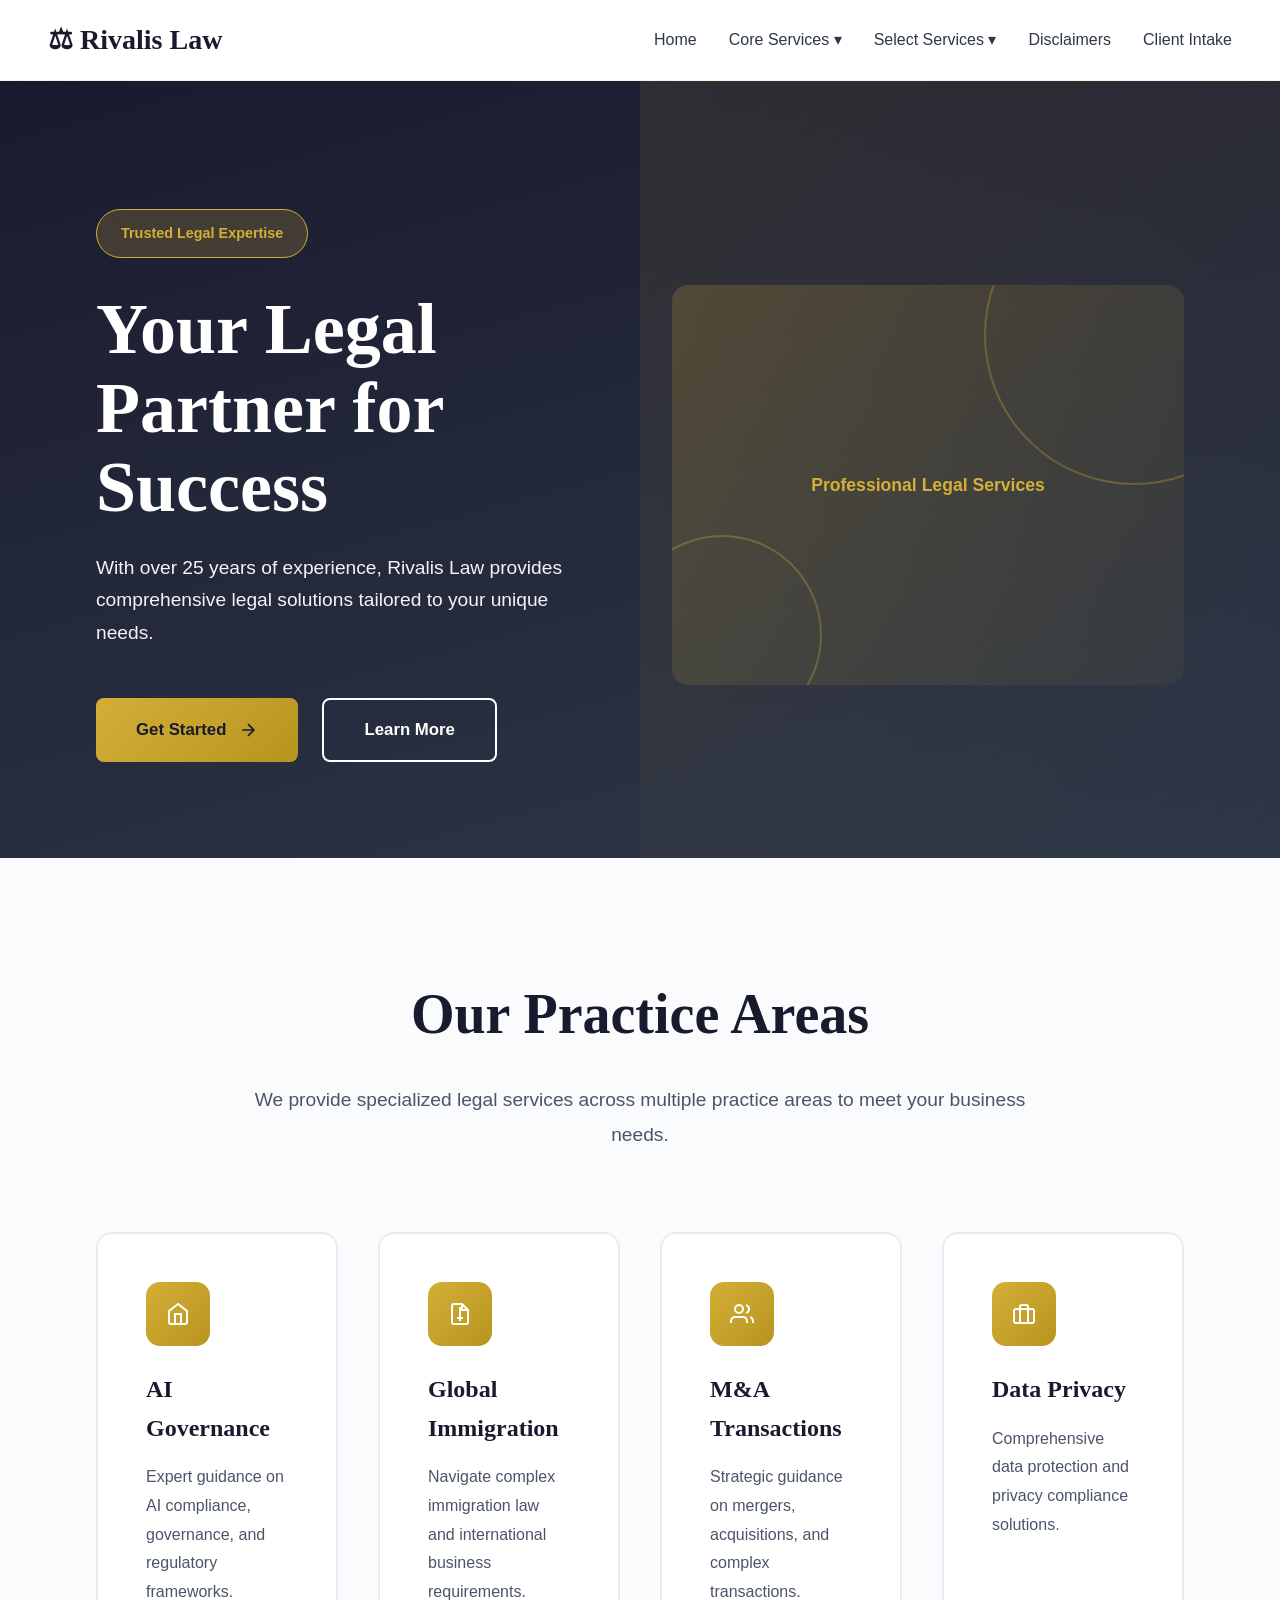
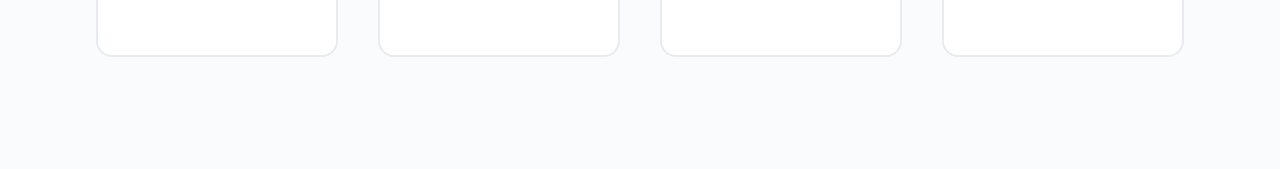
==== commit 93036c62: "Landing page" ====
--- a/index.html
+++ b/index.html
@@ -3,2080 +3,153 @@
 <head>
     <meta charset="UTF-8">
     <meta name="viewport" content="width=device-width, initial-scale=1.0">
-    <title>Rivalis Law | AI Governance & Corporate Immigration Counsel</title>
-    <meta name="description" content="Elite legal counsel for AI governance, global immigration, and M&A transactions. Big 4 trained attorney serving US and UAE markets with transparent pricing.">
-    <link href="https://cdnjs.cloudflare.com/ajax/libs/font-awesome/6.4.0/css/all.min.css" rel="stylesheet">
-    <link href="https://fonts.googleapis.com/css2?family=Inter:wght@300;400;500;600;700;800;900&family=Cormorant+Garamond:wght@500;600;700&display=swap" rel="stylesheet">
-    <style>
-        * {
-            margin: 0;
-            padding: 0;
-            box-sizing: border-box;
-        }
-
-        :root {
-            --primary: #1a1a2e;
-            --accent: #d4af37;
-            --accent-dark: #b8941f;
-            --accent-light: #f0e6d2;
-            --white: #ffffff;
-            --gray-50: #fafbfc;
-            --gray-100: #f4f6f8;
-            --gray-200: #e8ecf0;
-            --gray-600: #4a5568;
-            --gray-700: #2d3748;
-            --gray-900: #0f1419;
-        }
-
-        body {
-            font-family: 'Inter', sans-serif;
-            color: var(--gray-900);
-            line-height: 1.6;
-            -webkit-font-smoothing: antialiased;
-            overflow-x: hidden;
-        }
-
-        /* Emergency Bar */
-        .emergency-bar {
-            background: linear-gradient(135deg, #c0392b 0%, #e74c3c 100%);
-            color: white;
-            padding: 1rem 3rem;
-            text-align: center;
-            position: sticky;
-            top: 0;
-            z-index: 1000;
-            box-shadow: 0 4px 12px rgba(0, 0, 0, 0.15);
-        }
-
-        .emergency-content {
-            max-width: 1400px;
-            margin: 0 auto;
-            display: flex;
-            justify-content: space-between;
-            align-items: center;
-            gap: 2rem;
-            flex-wrap: wrap;
-        }
-
-        .emergency-text {
-            font-weight: 700;
-            font-size: 1rem;
-            display: flex;
-            align-items: center;
-            gap: 0.75rem;
-        }
-
-        .emergency-actions {
-            display: flex;
-            gap: 1rem;
-        }
-
-        .emergency-btn {
-            background: white;
-            color: #c0392b;
-            padding: 0.75rem 1.5rem;
-            border-radius: 6px;
-            text-decoration: none;
-            font-weight: 700;
-            transition: all 0.3s;
-        }
-
-        .emergency-btn:hover {
-            transform: scale(1.05);
-        }
-
-        /* Navigation */
-        .nav {
-            position: sticky;
-            top: 54px;
-            background: rgba(255, 255, 255, 0.95);
-            backdrop-filter: blur(20px);
-            border-bottom: 1px solid rgba(212, 175, 55, 0.15);
-            z-index: 999;
-            transition: all 0.4s;
-        }
-
-        .nav-container {
-            max-width: 1400px;
-            margin: 0 auto;
-            padding: 0 3rem;
-            display: flex;
-            justify-content: space-between;
-            align-items: center;
-            height: 80px;
-        }
-
-        .nav-logo {
-            font-family: 'Cormorant Garamond', serif;
-            font-size: 1.75rem;
-            font-weight: 700;
-            color: var(--primary);
-            text-decoration: none;
-        }
-
-        .nav-logo::before {
-            content: '⚖ ';
-            color: var(--accent);
-        }
-
-        .nav-menu {
-            display: flex;
-            gap: 2.5rem;
-            list-style: none;
-            align-items: center;
-        }
-
-        .nav-link {
-            color: var(--gray-700);
-            text-decoration: none;
-            font-weight: 500;
-            font-size: 0.95rem;
-            transition: all 0.3s;
-        }
-
-        .nav-link:hover {
-            color: var(--accent);
-        }
-
-        .nav-cta {
-            background: linear-gradient(135deg, var(--accent) 0%, var(--accent-dark) 100%);
-            color: var(--white);
-            padding: 0.875rem 1.75rem;
-            border-radius: 8px;
-            text-decoration: none;
-            font-weight: 600;
-            transition: all 0.3s;
-        }
-
-        .nav-cta:hover {
-            transform: translateY(-2px);
-            box-shadow: 0 8px 24px rgba(212, 175, 55, 0.35);
-        }
-
-        /* Hero */
-        .hero {
-            background: linear-gradient(165deg, #fafbfc 0%, #ffffff 50%, var(--accent-light) 100%);
-            padding: 6rem 3rem 5rem;
-            position: relative;
-        }
-
-        .hero-container {
-            max-width: 1400px;
-            margin: 0 auto;
-            display: grid;
-            grid-template-columns: 1.1fr 0.9fr;
-            gap: 5rem;
-            align-items: center;
-        }
-
-        .hero-badges {
-            display: flex;
-            gap: 0.75rem;
-            margin-bottom: 2.5rem;
-            flex-wrap: wrap;
-        }
-
-        .badge {
-            background: rgba(255, 255, 255, 0.95);
-            border: 1px solid rgba(212, 175, 55, 0.2);
-            padding: 0.625rem 1.25rem;
-            border-radius: 50px;
-            font-size: 0.8rem;
-            font-weight: 600;
-            color: var(--gray-700);
-            display: flex;
-            align-items: center;
-            gap: 0.5rem;
-        }
-
-        .badge.urgent {
-            background: #e74c3c;
-            color: white;
-            border-color: #c0392b;
-        }
-
-        .badge i {
-            color: var(--accent);
-        }
-
-        .badge.urgent i {
-            color: white;
-        }
-
-        .hero-title {
-            font-family: 'Cormorant Garamond', serif;
-            font-size: 4.5rem;
-            font-weight: 700;
-            line-height: 1.1;
-            color: var(--primary);
-            margin-bottom: 1.75rem;
-        }
-
-        .hero-title .highlight {
-            background: linear-gradient(135deg, var(--accent) 0%, var(--accent-dark) 100%);
-            -webkit-background-clip: text;
-            -webkit-text-fill-color: transparent;
-        }
-
-        .hero-subtitle {
-            font-size: 1.25rem;
-            color: var(--gray-600);
-            margin-bottom: 3rem;
-            line-height: 1.8;
-        }
-
-        .launch-notice {
-            background: var(--accent-light);
-            border-left: 4px solid var(--accent);
-            padding: 1.5rem;
-            border-radius: 8px;
-            margin-bottom: 2.5rem;
-        }
-
-        .launch-notice h4 {
-            color: var(--primary);
-            font-weight: 700;
-            margin-bottom: 0.5rem;
-        }
-
-        .launch-notice p {
-            color: var(--gray-700);
-            font-size: 0.95rem;
-        }
-
-        /* Capacity Alert */
-        .capacity-alert {
-            background: var(--white);
-            border-radius: 12px;
-            padding: 2rem;
-            margin: 2rem 0;
-            border: 2px solid var(--accent);
-            text-align: center;
-        }
-
-        .capacity-meter {
-            height: 12px;
-            background: var(--gray-200);
-            border-radius: 6px;
-            margin: 1.5rem 0;
-            overflow: hidden;
-        }
-
-        .capacity-fill {
-            height: 100%;
-            background: linear-gradient(90deg, #e74c3c, #f39c12, #27ae60);
-            border-radius: 6px;
-            width: 87%;
-            transition: width 1s ease;
-        }
-
-        .urgency-note {
-            color: #e74c3c;
-            font-weight: 600;
-            margin-top: 1rem;
-        }
-
-        .cta-group {
-            display: flex;
-            gap: 1rem;
-            flex-wrap: wrap;
-        }
-
-        .btn {
-            padding: 1.125rem 2.25rem;
-            border-radius: 8px;
-            text-decoration: none;
-            font-weight: 600;
-            font-size: 1rem;
-            transition: all 0.3s;
-            display: inline-flex;
-            align-items: center;
-            gap: 0.625rem;
-            border: none;
-            cursor: pointer;
-        }
-
-        .btn-primary {
-            background: linear-gradient(135deg, var(--accent) 0%, var(--accent-dark) 100%);
-            color: var(--white);
-            box-shadow: 0 4px 16px rgba(212, 175, 55, 0.3);
-        }
-
-        .btn-primary:hover {
-            transform: translateY(-3px);
-            box-shadow: 0 8px 28px rgba(212, 175, 55, 0.4);
-        }
-
-        .btn-secondary {
-            background: var(--white);
-            color: var(--gray-700);
-            border: 2px solid var(--gray-200);
-        }
-
-        .btn-secondary:hover {
-            border-color: var(--accent);
-            color: var(--accent);
-        }
-
-        /* Credentials Card */
-        .hero-media {
-            background: rgba(255, 255, 255, 0.95);
-            border-radius: 20px;
-            padding: 3rem;
-            box-shadow: 0 20px 60px rgba(0, 0, 0, 0.1);
-            border: 1px solid rgba(212, 175, 55, 0.15);
-        }
-
-        .credentials-list {
-            display: flex;
-            flex-direction: column;
-            gap: 2rem;
-        }
-
-        .credential {
-            display: flex;
-            gap: 1.5rem;
-            align-items: start;
-        }
-
-        .credential-icon {
-            width: 56px;
-            height: 56px;
-            background: linear-gradient(135deg, var(--accent) 0%, var(--accent-dark) 100%);
-            border-radius: 12px;
-            display: flex;
-            align-items: center;
-            justify-content: center;
-            flex-shrink: 0;
-        }
-
-        .credential-icon i {
-            color: var(--white);
-            font-size: 1.35rem;
-        }
-
-        .credential-text h4 {
-            font-size: 1.05rem;
-            font-weight: 700;
-            color: var(--primary);
-            margin-bottom: 0.375rem;
-        }
-
-        .credential-text p {
-            font-size: 0.9rem;
-            color: var(--gray-600);
-        }
-
-        /* ROI Calculator */
-        .roi-calculator {
-            background: var(--white);
-            border-radius: 16px;
-            padding: 2.5rem;
-            margin: 2.5rem 0;
-            box-shadow: 0 10px 40px rgba(0, 0, 0, 0.08);
-            border: 2px solid var(--accent);
-        }
-
-        .roi-calculator h3 {
-            font-family: 'Cormorant Garamond', serif;
-            font-size: 1.75rem;
-            font-weight: 700;
-            color: var(--primary);
-            margin-bottom: 1.5rem;
-            text-align: center;
-        }
-
-        .calc-inputs {
-            display: grid;
-            grid-template-columns: repeat(2, 1fr);
-            gap: 1.5rem;
-            margin-bottom: 2rem;
-        }
-
-        .calc-group {
-            display: flex;
-            flex-direction: column;
-            gap: 0.75rem;
-        }
-
-        .calc-group label {
-            font-weight: 600;
-            color: var(--gray-700);
-        }
-
-        .calc-group input, .calc-group select {
-            padding: 0.875rem 1rem;
-            border: 2px solid var(--gray-200);
-            border-radius: 6px;
-            font-family: 'Inter', sans-serif;
-            transition: all 0.3s;
-        }
-
-        .calc-group input:focus, .calc-group select:focus {
-            outline: none;
-            border-color: var(--accent);
-            box-shadow: 0 0 0 3px rgba(212, 175, 55, 0.1);
-        }
-
-        .calc-result {
-            background: var(--accent-light);
-            border-radius: 12px;
-            padding: 2rem;
-            text-align: center;
-            border: 2px dashed var(--accent);
-        }
-
-        .calc-result strong {
-            font-size: 1.75rem;
-            color: var(--primary);
-            display: block;
-            margin-bottom: 0.5rem;
-        }
-
-        .calc-result small {
-            color: var(--gray-600);
-            font-weight: 600;
-        }
-
-        /* Global Capabilities */
-        .global-section {
-            background: var(--primary);
-            color: white;
-            padding: 5rem 3rem;
-        }
-
-        .global-container {
-            max-width: 1400px;
-            margin: 0 auto;
-            display: grid;
-            grid-template-columns: 1fr 1fr;
-            gap: 4rem;
-            align-items: center;
-        }
-
-        .global-content h2 {
-            font-family: 'Cormorant Garamond', serif;
-            font-size: 2.5rem;
-            margin-bottom: 1.5rem;
-        }
-
-        .global-features {
-            display: grid;
-            grid-template-columns: repeat(2, 1fr);
-            gap: 2rem;
-            margin-top: 2rem;
-        }
-
-        .global-feature {
-            display: flex;
-            align-items: start;
-            gap: 1rem;
-        }
-
-        .global-feature i {
-            color: var(--accent);
-            font-size: 1.5rem;
-            margin-top: 0.25rem;
-        }
-
-        .global-feature-text h4 {
-            font-weight: 700;
-            margin-bottom: 0.5rem;
-        }
-
-        .global-feature-text p {
-            font-size: 0.9rem;
-            opacity: 0.9;
-        }
-
-        /* Section Styles */
-        .section-container {
-            max-width: 1400px;
-            margin: 0 auto;
-            padding: 0 3rem;
-        }
-
-        .section-header {
-            text-align: center;
-            max-width: 750px;
-            margin: 0 auto 5rem;
-        }
-
-        .section-tag {
-            color: var(--accent);
-            font-weight: 700;
-            font-size: 0.85rem;
-            text-transform: uppercase;
-            letter-spacing: 3px;
-            margin-bottom: 1.25rem;
-        }
-
-        .section-title {
-            font-family: 'Cormorant Garamond', serif;
-            font-size: 3.5rem;
-            font-weight: 700;
-            color: var(--primary);
-            margin-bottom: 1.75rem;
-            line-height: 1.2;
-        }
-
-        .section-subtitle {
-            font-size: 1.2rem;
-            color: var(--gray-600);
-            line-height: 1.8;
-        }
-
-        /* Process Section */
-        .process-section {
-            padding: 7rem 0;
-            background: var(--gray-50);
-        }
-
-        .process-timeline {
-            display: grid;
-            grid-template-columns: repeat(4, 1fr);
-            gap: 2rem;
-            margin-top: 4rem;
-            position: relative;
-        }
-
-        .process-timeline::before {
-            content: '';
-            position: absolute;
-            top: 40px;
-            left: 10%;
-            right: 10%;
-            height: 2px;
-            background: var(--accent);
-            z-index: 0;
-        }
-
-        .process-step {
-            text-align: center;
-            position: relative;
-            z-index: 1;
-        }
-
-        .process-number {
-            width: 80px;
-            height: 80px;
-            background: linear-gradient(135deg, var(--accent) 0%, var(--accent-dark) 100%);
-            border-radius: 50%;
-            display: flex;
-            align-items: center;
-            justify-content: center;
-            margin: 0 auto 1.5rem;
-            font-size: 2rem;
-            font-weight: 800;
-            color: white;
-            font-family: 'Cormorant Garamond', serif;
-            box-shadow: 0 4px 16px rgba(212, 175, 55, 0.3);
-        }
-
-        .process-step h4 {
-            font-size: 1.25rem;
-            font-weight: 700;
-            color: var(--primary);
-            margin-bottom: 0.75rem;
-        }
-
-        .process-step p {
-            color: var(--gray-600);
-            font-size: 0.95rem;
-        }
-
-        .process-time {
-            display: inline-block;
-            background: var(--accent-light);
-            color: var(--accent-dark);
-            padding: 0.5rem 1rem;
-            border-radius: 20px;
-            font-size: 0.85rem;
-            font-weight: 600;
-            margin-top: 1rem;
-        }
-
-        /* Impact Section */
-        .impact {
-            padding: 7rem 0;
-            background: var(--white);
-        }
-
-        .impact-grid {
-            display: grid;
-            grid-template-columns: repeat(3, 1fr);
-            gap: 2.5rem;
-        }
-
-        .impact-card {
-            background: linear-gradient(135deg, var(--gray-50) 0%, var(--white) 100%);
-            padding: 3rem;
-            border-radius: 16px;
-            border-left: 4px solid var(--accent);
-            transition: all 0.4s;
-        }
-
-        .impact-card:hover {
-            transform: translateY(-8px);
-            box-shadow: 0 20px 60px rgba(0, 0, 0, 0.12);
-        }
-
-        .impact-icon {
-            width: 64px;
-            height: 64px;
-            background: linear-gradient(135deg, var(--accent) 0%, var(--accent-dark) 100%);
-            border-radius: 12px;
-            display: flex;
-            align-items: center;
-            justify-content: center;
-            margin-bottom: 1.5rem;
-        }
-
-        .impact-icon i {
-            font-size: 1.75rem;
-            color: white;
-        }
-
-        .impact-label {
-            font-size: 1.25rem;
-            font-weight: 700;
-            color: var(--primary);
-            margin-bottom: 1rem;
-        }
-
-        .impact-desc {
-            font-size: 0.975rem;
-            color: var(--gray-600);
-            line-height: 1.7;
-        }
-
-        /* Services Section */
-        .services {
-            padding: 7rem 0;
-            background: var(--gray-50);
-        }
-
-        .services-grid {
-            display: grid;
-            grid-template-columns: repeat(3, 1fr);
-            gap: 2.5rem;
-        }
-
-        .service-card {
-            background: var(--white);
-            padding: 3rem;
-            border-radius: 16px;
-            border: 3px solid var(--accent);
-            transition: all 0.4s;
-            position: relative;
-        }
-
-        .service-card::after {
-            content: 'CORE SPECIALTY';
-            position: absolute;
-            top: -14px;
-            right: 2rem;
-            background: linear-gradient(135deg, var(--accent) 0%, var(--accent-dark) 100%);
-            color: white;
-            padding: 0.35rem 1.25rem;
-            border-radius: 4px;
-            font-size: 0.7rem;
-            font-weight: 800;
-            letter-spacing: 1.5px;
-        }
-
-        .service-card:hover {
-            transform: translateY(-8px);
-            box-shadow: 0 24px 60px rgba(0, 0, 0, 0.15);
-        }
-
-        .service-icon {
-            width: 64px;
-            height: 64px;
-            background: linear-gradient(135deg, var(--accent) 0%, var(--accent-dark) 100%);
-            border-radius: 14px;
-            display: flex;
-            align-items: center;
-            justify-content: center;
-            margin-bottom: 1.5rem;
-        }
-
-        .service-icon i {
-            font-size: 1.75rem;
-            color: var(--white);
-        }
-
-        .service-card h3 {
-            font-size: 1.75rem;
-            font-weight: 700;
-            color: var(--primary);
-            margin-bottom: 0.5rem;
-            font-family: 'Cormorant Garamond', serif;
-        }
-
-        .service-tagline {
-            color: var(--accent);
-            font-weight: 600;
-            font-size: 0.95rem;
-            margin-bottom: 1.5rem;
-        }
-
-        .pricing-badge {
-            background: var(--accent-light);
-            border: 2px solid var(--accent);
-            border-radius: 8px;
-            padding: 1.25rem;
-            margin: 1.5rem 0;
-        }
-
-        .price-range {
-            font-size: 1.6rem;
-            font-weight: 800;
-            color: var(--primary);
-            font-family: 'Cormorant Garamond', serif;
-            margin-bottom: 0.5rem;
-        }
-
-        .price-note {
-            font-size: 0.85rem;
-            color: var(--gray-600);
-            font-weight: 600;
-        }
-
-        .service-card > p {
-            color: var(--gray-600);
-            line-height: 1.8;
-            margin-bottom: 1.5rem;
-        }
-
-        .roi-highlight {
-            background: rgba(212, 175, 55, 0.1);
-            border-left: 3px solid var(--accent);
-            padding: 1rem;
-            margin: 1.5rem 0;
-            display: flex;
-            align-items: center;
-            gap: 0.75rem;
-            font-size: 0.95rem;
-        }
-
-        .roi-highlight i {
-            color: var(--accent);
-            font-size: 1.25rem;
-        }
-
-        .service-features {
-            list-style: none;
-            margin-bottom: 2rem;
-        }
-
-        .service-features li {
-            padding: 0.75rem 0;
-            color: var(--gray-700);
-            display: flex;
-            align-items: start;
-            gap: 1rem;
-        }
-
-        .service-features li::before {
-            content: '✓';
-            color: var(--accent);
-            font-weight: 800;
-            font-size: 1.1rem;
-        }
-
-        .deliverables {
-            background: var(--gray-50);
-            padding: 2rem;
-            border-radius: 12px;
-            margin-top: 2rem;
-        }
-
-        .deliverables h4 {
-            font-size: 1.1rem;
-            font-weight: 700;
-            color: var(--primary);
-            margin-bottom: 1rem;
-            display: flex;
-            align-items: center;
-            gap: 0.5rem;
-        }
-
-        .deliverables h4 i {
-            color: var(--accent);
-        }
-
-        .deliverables ul {
-            list-style: none;
-            display: grid;
-            grid-template-columns: repeat(2, 1fr);
-            gap: 0.75rem;
-        }
-
-        .deliverables li {
-            padding: 0.5rem;
-            background: white;
-            border-radius: 4px;
-            font-size: 0.9rem;
-            display: flex;
-            align-items: center;
-            gap: 0.5rem;
-        }
-
-        .deliverables li::before {
-            content: '📄';
-            font-size: 1rem;
-        }
-
-        .service-cta {
-            display: flex;
-            flex-direction: column;
-            gap: 1rem;
-            padding-top: 1.5rem;
-            border-top: 2px solid var(--gray-200);
-            margin-top: 2rem;
-        }
-
-        .service-cta-btn {
-            padding: 1rem 1.5rem;
-            border-radius: 8px;
-            text-decoration: none;
-            font-weight: 600;
-            font-size: 0.95rem;
-            transition: all 0.3s;
-            display: flex;
-            align-items: center;
-            justify-content: center;
-            gap: 0.5rem;
-        }
-
-        .service-cta-btn.primary {
-            background: linear-gradient(135deg, var(--accent) 0%, var(--accent-dark) 100%);
-            color: white;
-        }
-
-        .service-cta-btn.primary:hover {
-            transform: translateY(-2px);
-            box-shadow: 0 6px 20px rgba(212, 175, 55, 0.4);
-        }
-
-        .service-cta-btn.secondary {
-            background: transparent;
-            color: var(--accent);
-            border: 2px solid var(--accent);
-        }
-
-        .service-cta-btn.secondary:hover {
-            background: var(--accent);
-            color: white;
-        }
-
-        /* Select Services */
-        .select-services {
-            padding: 7rem 0;
-            background: white;
-        }
-
-        .select-services-grid {
-            display: grid;
-            grid-template-columns: repeat(auto-fit, minmax(320px, 1fr));
-            gap: 2rem;
-            margin-top: 3rem;
-        }
-
-        .select-service-card {
-            background: var(--gray-50);
-            padding: 2.5rem;
-            border-radius: 12px;
-            border: 2px solid var(--gray-200);
-            transition: all 0.3s;
-            cursor: pointer;
-        }
-
-        .select-service-card:hover {
-            border-color: var(--accent);
-            transform: translateY(-5px);
-            box-shadow: 0 12px 40px rgba(0, 0, 0, 0.1);
-        }
-
-        .select-icon {
-            width: 56px;
-            height: 56px;
-            background: linear-gradient(135deg, var(--accent-light) 0%, rgba(212, 175, 55, 0.3) 100%);
-            border-radius: 12px;
-            display: flex;
-            align-items: center;
-            justify-content: center;
-            margin-bottom: 1.5rem;
-        }
-
-        .select-icon i {
-            font-size: 1.75rem;
-            color: var(--accent);
-        }
-
-        .select-service-card h4 {
-            font-size: 1.35rem;
-            font-weight: 700;
-            color: var(--primary);
-            margin-bottom: 1rem;
-        }
-
-        .select-service-card p {
-            font-size: 0.95rem;
-            color: var(--gray-600);
-            line-height: 1.7;
-            margin-bottom: 1.25rem;
-        }
-
-        .select-pricing {
-            font-size: 1.05rem;
-            font-weight: 700;
-            color: var(--accent);
-            margin-bottom: 1.25rem;
-            padding-top: 1rem;
-            border-top: 2px solid var(--gray-200);
-        }
-
-        .select-cta {
-            color: var(--accent);
-            font-weight: 600;
-            font-size: 0.95rem;
-            display: flex;
-            align-items: center;
-            gap: 0.5rem;
-            transition: gap 0.3s;
-        }
-
-        .select-service-card:hover .select-cta {
-            gap: 0.75rem;
-        }
-
-        /* Qualification Section */
-        .qualification-section {
-            padding: 7rem 0;
-            background: var(--gray-50);
-        }
-
-        .qualification-form {
-            background: white;
-            padding: 3rem;
-            border-radius: 12px;
-            border: 2px solid var(--accent);
-            margin-top: 3rem;
-            max-width: 800px;
-            margin-left: auto;
-            margin-right: auto;
-        }
-
-        .qualification-form h3 {
-            font-size: 1.75rem;
-            font-weight: 700;
-            color: var(--primary);
-            margin-bottom: 2rem;
-            font-family: 'Cormorant Garamond', serif;
-        }
-
-        .form-group {
-            margin-bottom: 1.5rem;
-        }
-
-        .form-group label {
-            display: block;
-            font-weight: 600;
-            color: var(--gray-700);
-            margin-bottom: 0.5rem;
-        }
-
-        .form-group input,
-        .form-group select,
-        .form-group textarea {
-            width: 100%;
-            padding: 0.875rem 1.25rem;
-            border: 2px solid var(--gray-200);
-            border-radius: 6px;
-            font-size: 1rem;
-            font-family: 'Inter', sans-serif;
-            transition: all 0.3s;
-        }
-
-        .form-group input:focus,
-        .form-group select:focus,
-        .form-group textarea:focus {
-            outline: none;
-            border-color: var(--accent);
-            box-shadow: 0 0 0 3px rgba(212, 175, 55, 0.1);
-        }
-
-        .form-group textarea {
-            min-height: 120px;
-            resize: vertical;
-        }
-
-        .form-submit-btn {
-            width: 100%;
-            padding: 1.25rem 2rem;
-            background: linear-gradient(135deg, var(--accent) 0%, var(--accent-dark) 100%);
-            color: white;
-            border: none;
-            border-radius: 8px;
-            font-size: 1.1rem;
-            font-weight: 700;
-            cursor: pointer;
-            display: flex;
-            align-items: center;
-            justify-content: center;
-            gap: 0.75rem;
-            transition: all 0.3s;
-        }
-
-        .form-submit-btn:hover {
-            transform: translateY(-2px);
-            box-shadow: 0 8px 24px rgba(212, 175, 55, 0.4);
-        }
-
-        .form-note {
-            margin-top: 1.5rem;
-            text-align: center;
-            font-size: 0.9rem;
-            color: var(--gray-600);
-            display: flex;
-            align-items: center;
-            justify-content: center;
-            gap: 0.5rem;
-        }
-
-        /* CTA Section */
-        .cta-section {
-            padding: 7rem 0;
-            background: linear-gradient(135deg, var(--primary) 0%, var(--gray-900) 100%);
-            color: var(--white);
-            text-align: center;
-        }
-
-        .cta-section h2 {
-            font-family: 'Cormorant Garamond', serif;
-            font-size: 3.5rem;
-            font-weight: 700;
-            margin-bottom: 2rem;
-        }
-
-        .cta-section > p {
-            font-size: 1.3rem;
-            opacity: 0.9;
-            margin-bottom: 4rem;
-            max-width: 800px;
-            margin-left: auto;
-            margin-right: auto;
-            line-height: 1.8;
-        }
-
-        .value-props {
-            display: grid;
-            grid-template-columns: repeat(3, 1fr);
-            gap: 2.5rem;
-            max-width: 1000px;
-            margin: 0 auto 4rem;
-            padding: 3rem;
-            background: rgba(255, 255, 255, 0.08);
-            border-radius: 16px;
-            border: 1px solid rgba(255, 255, 255, 0.1);
-        }
-
-        .value-prop {
-            display: flex;
-            align-items: center;
-            gap: 1rem;
-            font-size: 1.05rem;
-            font-weight: 500;
-        }
-
-        .value-prop i {
-            color: var(--accent);
-            font-size: 1.5rem;
-        }
-
-        /* Footer */
-        .footer {
-            background: var(--gray-900);
-            color: rgba(255, 255, 255, 0.7);
-            padding: 4rem 0 2rem;
-        }
-
-        .footer-container {
-            max-width: 1400px;
-            margin: 0 auto;
-            padding: 0 3rem;
-            display: flex;
-            justify-content: space-between;
-            align-items: center;
-            padding-bottom: 2.5rem;
-            border-bottom: 1px solid rgba(255, 255, 255, 0.1);
-        }
-
-        .footer-brand {
-            font-family: 'Cormorant Garamond', serif;
-            font-size: 1.5rem;
-            font-weight: 700;
-            color: var(--white);
-        }
-
-        .footer-links {
-            display: flex;
-            gap: 2.5rem;
-            flex-wrap: wrap;
-        }
-
-        .footer-links a {
-            color: rgba(255, 255, 255, 0.7);
-            text-decoration: none;
-            transition: color 0.3s;
-            font-weight: 500;
-        }
-
-        .footer-links a:hover {
-            color: var(--accent);
-        }
-
-        .footer-bottom {
-            text-align: center;
-            margin-top: 2.5rem;
-            font-size: 0.9rem;
-            padding: 0 3rem;
-        }
-
-        /* Floating Action Buttons */
-        .fab-container {
-            position: fixed;
-            bottom: 2rem;
-            right: 2rem;
-            z-index: 1000;
-            display: flex;
-            flex-direction: column;
-            gap: 1rem;
-        }
-
-        .fab {
-            width: 60px;
-            height: 60px;
-            border-radius: 50%;
-            display: flex;
-            align-items: center;
-            justify-content: center;
-            font-size: 1.5rem;
-            text-decoration: none;
-            box-shadow: 0 6px 24px rgba(0, 0, 0, 0.2);
-            transition: all 0.3s;
-            position: relative;
-        }
-
-        .fab:hover {
-            transform: scale(1.1) translateY(-5px);
-        }
-
-        .fab.urgent {
-            background: linear-gradient(135deg, #e74c3c 0%, #c0392b 100%);
-            color: white;
-        }
-
-        .fab.schedule {
-            background: linear-gradient(135deg, var(--accent) 0%, var(--accent-dark) 100%);
-            color: white;
-        }
-
-        .fab-tooltip {
-            position: absolute;
-            right: 70px;
-            background: var(--gray-900);
-            color: white;
-            padding: 0.5rem 1rem;
-            border-radius: 6px;
-            white-space: nowrap;
-            font-size: 0.85rem;
-            font-weight: 600;
-            opacity: 0;
-            pointer-events: none;
-            transition: opacity 0.3s;
-        }
-
-        .fab:hover .fab-tooltip {
-            opacity: 1;
-        }
-
-        /* Mobile Responsive */
-        @media (max-width: 968px) {
-            .hero-container,
-            .global-container {
-                grid-template-columns: 1fr;
-            }
-
-            .services-grid,
-            .impact-grid {
-                grid-template-columns: 1fr;
-            }
-
-            .process-timeline {
-                grid-template-columns: 1fr;
-            }
-
-            .process-timeline::before {
-                display: none;
-            }
-
-            .global-features,
-            .value-props {
-                grid-template-columns: 1fr;
-            }
-
-            .deliverables ul {
-                grid-template-columns: 1fr;
-            }
-
-            .calc-inputs {
-                grid-template-columns: 1fr;
-            }
-
-            .hero-title {
-                font-size: 2.75rem;
-            }
-
-            .section-title {
-                font-size: 2.25rem;
-            }
-
-            .nav-menu {
-                display: none;
-            }
-
-            .emergency-content {
-                flex-direction: column;
-            }
-
-            .fab-container {
-                bottom: 1rem;
-                right: 1rem;
-            }
-
-            .footer-container {
-                flex-direction: column;
-                gap: 2rem;
-            }
-
-            .select-services-grid {
-                grid-template-columns: 1fr;
-            }
-        }
-    </style>
+    <title>Rivalis Law - Professional Legal Services</title>
+    <link rel="stylesheet" href="styles/main.css">
 </head>
 <body>
-    <!-- Emergency Bar -->
-    <div class="emergency-bar">
-        <div class="emergency-content">
-            <div class="emergency-text">
-                <i class="fas fa-exclamation-triangle"></i>
-                <span>Legal Emergency? Visa Crisis? Deal Closing Tomorrow?</span>
+    <!-- Header/Navigation -->
+    <header class="header">
+        <!-- Updated navbar to Rivalis Law with dropdown menus -->
+        <nav class="navbar">
+            <div class="container">
+                <!-- <a href="index.html" class="logo">Rivalis Law ⚖</a> -->
+                            <div class="logo">⚖ Rivalis Law</div>
+
+                
+                <!-- Desktop Navigation -->
+                <ul class="nav-links">
+                    <li><a href="index.html">Home</a></li>
+                    
+                    <!-- Core Services Dropdown -->
+                    <li class="dropdown">
+                        <a href="#">Core Services ▾</a>
+                        <ul class="dropdown-menu">
+                            <li><a href="intake-ai-governance.html">AI Governance</a></li>
+                            <li><a href="Immigration New Page.html">Global Immigration</a></li>
+                            <li><a href="Rivalis page 2.html"></a></li>
+                        </ul>
+                    </li>
+                    
+                    <!-- Select Services Dropdown -->
+                    <li class="dropdown">
+                        <a href="#">Select Services ▾</a>
+                        <ul class="dropdown-menu">
+                            <li><a href="Data Privacy-page.html">Data Privacy</a></li>
+                            <li><a href="ip-strategy-page.html">IP Strategy</a></li>
+                            <li><a href="Employment-law-page.html">Employment Law</a></li>
+                            <li><a href="Fundraising-page.html">Fundraising</a></li>
+                            <li><a href="Entity-formation-page.html">Entity Formation</a></li>
+                            <li><a href="Corporate fraud intake.html">Corporate Fraud</a></li>
+                        </ul>
+                    </li>
+                    
+                    <li><a href="Rivalis Legal terms & disclaimers.html">Disclaimers</a></li>
+                    <li><a href="client-intake-forms.html ">Client Intake</a></li>
+                </ul>
+
+                <!-- Mobile Menu Button -->
+                <button class="menu-toggle" id="menuToggle" aria-label="Toggle menu">
+                    <span class="hamburger"></span>
+                    <span class="hamburger"></span>
+                    <span class="hamburger"></span>
+                </button>
             </div>
-            <div class="emergency-actions">
-                <a href="tel:+1-202-555-0199" class="emergency-btn">
-                    <i class="fas fa-phone"></i>
-                    DC: (202) 555-0199
-                </a>
-                <a href="#qualify" class="emergency-btn">
-                    <i class="fas fa-calendar-alt"></i>
-                    Emergency Consult
-                </a>
-            </div>
-        </div>
-    </div>
+        </nav>
+    </header>
 
-    <!-- Navigation -->
-    <nav class="nav">
-        <div class="nav-container">
-            <a href="#" class="nav-logo">Rivalis Law</a>
-            <ul class="nav-menu">
-                <li><a href="#why-rivalis" class="nav-link">Why Rivalis</a></li>
-                <li><a href="#services" class="nav-link">Our 3 Specialties</a></li>
-                <li><a href="#select-services" class="nav-link">Select Services</a></li>
-                <li><a href="#how-we-work" class="nav-link">How We Work</a></li>
-                <li><a href="#qualify" class="nav-cta">Get Started</a></li>
-            </ul>
-        </div>
-    </nav>
-
-    <!-- Hero -->
+    <!-- Hero Section -->
     <section class="hero">
-        <div class="hero-container">
-            <div>
-                <div class="hero-badges">
-                    <div class="badge">
-                        <i class="fas fa-briefcase"></i>
-                        Big 4 Trained
-                    </div>
-                    <div class="badge">
-                        <i class="fas fa-graduation-cap"></i>
-                        Oxford AI Certified
-                    </div>
-                    <div class="badge">
-                        <i class="fas fa-gavel"></i>
-                        NY & MI Bar
-                    </div>
-                    <div class="badge urgent">
-                        <i class="fas fa-bolt"></i>
-                        Limited Capacity
+        <div class="container">
+            <div class="hero-grid">
+                <div class="hero-content">
+                    <div class="badge">Trusted Legal Expertise</div>
+                    <h1 class="hero-title">Your Legal Partner for Success</h1>
+                    <p class="hero-description">
+                        With over 25 years of experience, Rivalis Law provides comprehensive legal solutions tailored to your unique needs.
+                    </p>
+                    <div class="hero-buttons">
+                        <button class="btn btn-primary">
+                            Get Started
+                            <svg width="20" height="20" viewBox="0 0 24 24" fill="none" stroke="currentColor" stroke-width="2">
+                                <path d="M5 12h14M12 5l7 7-7 7"/>
+                            </svg>
+                        </button>
+                        <button class="btn btn-outline">Learn More</button>
                     </div>
                 </div>
-
-                <h1 class="hero-title">
-                    One Mistake Could Cost You<br><span class="highlight">Everything You've Built</span>
-                </h1>
-
-                <p class="hero-subtitle">
-                    Your AI product launch. Your global expansion. Your $50M acquisition. The wrong legal counsel doesn't just slow you down—it puts everything at risk. Get Big 4-trained expertise without the conflicts, delays, and six-figure bills.
-                </p>
-
-                <div class="launch-notice">
-                    <h4>🚀 Now Accepting First Clients</h4>
-                    <p>After multiple years at top Big 4 firms handling Fortune 100 companies' business, I'm launching an independent practice focused on three critical areas: AI Governance, Global Immigration, and M&A Transactions. Limited capacity available for founding clients.</p>
-                </div>
-
-                <!-- Capacity Counter -->
-                <div class="capacity-alert">
-                    <h3 style="font-size: 1.25rem; font-weight: 700; margin-bottom: 0.5rem;">⚠️ Limited Availability This Quarter</h3>
-                    <div class="capacity-meter">
-                        <div class="capacity-fill"></div>
-                    </div>
-                    <p><strong>Client Capacity: 13% Remaining</strong></p>
-                    <p class="urgency-note">Next availability: 6-8 weeks for non-emergency matters</p>
-                </div>
-
-                <div class="cta-group">
-                    <a href="#qualify" class="btn btn-primary">
-                        <i class="fas fa-calendar-check"></i>
-                        Schedule Consultation
-                    </a>
-                    <a href="#services" class="btn btn-secondary">
-                        View Specialties
-                    </a>
-                </div>
-            </div>
-
-            <div class="hero-media">
-                <div class="credentials-list">
-                    <div class="credential">
-                        <div class="credential-icon">
-                            <i class="fas fa-building"></i>
-                        </div>
-                        <div class="credential-text">
-                            <h4>Big 4 Experience</h4>
-                            <p>Multiple years at top firms handling Fortune 100 companies</p>
-                        </div>
-                    </div>
-
-                    <div class="credential">
-                        <div class="credential-icon">
-                            <i class="fas fa-robot"></i>
-                        </div>
-                        <div class="credential-text">
-                            <h4>AI Governance Certified</h4>
-                            <p>Oxford University Programme Graduate</p>
-                        </div>
-                    </div>
-
-                    <div class="credential">
-                        <div class="credential-icon">
-                            <i class="fas fa-passport"></i>
-                        </div>
-                        <div class="credential-text">
-                            <h4>Immigration Expertise</h4>
-                            <p>H-1B, L-1, O-1 Specialist</p>
-                        </div>
-                    </div>
-
-                    <div class="credential">
-                        <div class="credential-icon">
-                            <i class="fas fa-handshake"></i>
-                        </div>
-                        <div class="credential-text">
-                            <h4>M&A Experience</h4>
-                            <p>Tax Due Diligence & Transactions</p>
-                        </div>
-                    </div>
-
-                    <div class="credential">
-                        <div class="credential-icon">
-                            <i class="fas fa-globe"></i>
-                        </div>
-                        <div class="credential-text">
-                            <h4>Global Practice</h4>
-                            <p>US & UAE Markets</p>
-                        </div>
-                    </div>
-                </div>
-
-                <!-- ROI Calculator -->
-                <div class="roi-calculator">
-                    <h3>What's Inaction Costing You?</h3>
-                    <div class="calc-inputs">
-                        <div class="calc-group">
-                            <label>Days of executive time wasted:</label>
-                            <input type="range" min="5" max="90" value="30" id="timeWasted">
-                            <span id="timeValue">30 days</span>
-                        </div>
-                        <div class="calc-group">
-                            <label>Potential regulatory fines:</label>
-                            <select id="finesRisk">
-                                <option value="50000">$50,000</option>
-                                <option value="250000" selected>$250,000</option>
-                                <option value="1000000">$1,000,000+</option>
-                                <option value="5000000">$5,000,000 + reputational damage</option>
-                            </select>
-                        </div>
-                    </div>
-                    <div class="calc-result">
-                        <strong id="costResult">Estimated cost of delay: $247,000</strong>
-                        <small>vs. our solution starting at $25,000</small>
+                <div class="hero-image">
+                    <div class="image-placeholder">
+                        <div class="circle-1"></div>
+                        <div class="circle-2"></div>
+                        <image src="" />
+                        <p>Professional Legal Services</p>
                     </div>
                 </div>
             </div>
         </div>
     </section>
 
-    <!-- Global Capabilities -->
-    <section class="global-section">
-        <div class="global-container">
-            <div class="global-content">
-                <h2>Serving US & UAE Markets</h2>
-                <p style="font-size: 1.1rem; opacity: 0.9; line-height: 1.8;">
-                    Whether you're expanding from Dubai to Washington or scaling from Silicon Valley to Abu Dhabi, get counsel who understands cross-border business, US immigration requirements, and AI regulations across jurisdictions.
-                </p>
-
-                <div class="global-features">
-                    <div class="global-feature">
-                        <i class="fas fa-plane"></i>
-                        <div class="global-feature-text">
-                            <h4>Cross-Border Transactions</h4>
-                            <p>US-UAE M&A and business structuring</p>
-                        </div>
-                    </div>
-
-                    <div class="global-feature">
-                        <i class="fas fa-passport"></i>
-                        <div class="global-feature-text">
-                            <h4>US Immigration from UAE</h4>
-                            <p>H-1B, L-1, O-1 for Gulf nationals</p>
-                        </div>
-                    </div>
-
-                    <div class="global-feature">
-                        <i class="fas fa-balance-scale"></i>
-                        <div class="global-feature-text">
-                            <h4>Multi-Jurisdiction AI Compliance</h4>
-                            <p>US & UAE regulatory frameworks</p>
-                        </div>
-                    </div>
-
-                    <div class="global-feature">
-                        <i class="fas fa-video"></i>
-                        <div class="global-feature-text">
-                            <h4>Virtual Consultations</h4>
-                            <p>Available across time zones</p>
-                        </div>
-                    </div>
-                </div>
+    <!-- Services Section -->
+    <section id="services" class="services">
+        <div class="container">
+            <div class="section-header">
+                <h2>Our Practice Areas</h2>
+                <p>We provide specialized legal services across multiple practice areas to meet your business needs.</p>
             </div>
 
-            <div style="background: rgba(255,255,255,0.1); padding: 3rem; border-radius: 12px; border: 2px solid rgba(212, 175, 55, 0.3);">
-                <h3 style="font-size: 1.75rem; margin-bottom: 1.5rem;">Common Scenarios We Handle:</h3>
-                <ul style="list-style: none; display: flex; flex-direction: column; gap: 1rem;">
-                    <li style="display: flex; align-items: start; gap: 1rem;">
-                        <i class="fas fa-check-circle" style="color: var(--accent); font-size: 1.25rem; margin-top: 0.25rem;"></i>
-                        <span>Dubai entrepreneur expanding operations to United States</span>
-                    </li>
-                    <li style="display: flex; align-items: start; gap: 1rem;">
-                        <i class="fas fa-check-circle" style="color: var(--accent); font-size: 1.25rem; margin-top: 0.25rem;"></i>
-                        <span>US tech company acquiring GCC-based business</span>
-                    </li>
-                    <li style="display: flex; align-items: start; gap: 1rem;">
-                        <i class="fas fa-check-circle" style="color: var(--accent); font-size: 1.25rem; margin-top: 0.25rem;"></i>
-                        <span>UAE national seeking US work authorization</span>
-                    </li>
-                    <li style="display: flex; align-items: start; gap: 1rem;">
-                        <i class="fas fa-check-circle" style="color: var(--accent); font-size: 1.25rem; margin-top: 0.25rem;"></i>
-                        <span>AI companies navigating US & UAE compliance requirements</span>
-                    </li>
-                </ul>
-            </div>
-        </div>
-    </section>
-
-    <!-- How We Work Process -->
-    <section id="how-we-work" class="process-section">
-        <div class="section-container">
-            <div class="section-header">
-                <div class="section-tag">OUR PROCESS</div>
-                <h2 class="section-title">How We Work Together</h2>
-                <p class="section-subtitle">
-                    From first contact to final deliverable—a clear, efficient process with no surprises
-                </p>
-            </div>
-
-            <div class="process-timeline">
-                <div class="process-step">
-                    <div class="process-number">1</div>
-                    <h4>Initial Contact</h4>
-                    <p>Submit qualification form or call our emergency line for urgent matters</p>
-                    <span class="process-time">Same day</span>
+            <div class="services-grid">
+                <div class="service-card">
+                    <div class="service-icon">
+                        <svg width="24" height="24" viewBox="0 0 24 24" fill="none" stroke="currentColor" stroke-width="2">
+                            <path d="M3 9l9-7 9 7v11a2 2 0 0 1-2 2H5a2 2 0 0 1-2-2z"/>
+                            <polyline points="9 22 9 12 15 12 15 22"/>
+                        </svg>
+                    </div>
+                    <h3>AI Governance</h3>
+                    <p>Expert guidance on AI compliance, governance, and regulatory frameworks.</p>
                 </div>
 
-                <div class="process-step">
-                    <div class="process-number">2</div>
-                    <h4>Assessment Call</h4>
-                    <p>30-minute consultation to understand your situation and determine fit</p>
-                    <span class="process-time">Within 24 hours</span>
+                <div class="service-card">
+                    <div class="service-icon">
+                        <svg width="24" height="24" viewBox="0 0 24 24" fill="none" stroke="currentColor" stroke-width="2">
+                            <path d="M14 2H6a2 2 0 0 0-2 2v16a2 2 0 0 0 2 2h12a2 2 0 0 0 2-2V8z"/>
+                            <polyline points="14 2 14 8 20 8"/>
+                            <line x1="12" y1="19" x2="12" y2="5"/>
+                            <line x1="9" y1="16" x2="15" y2="16"/>
+                        </svg>
+                    </div>
+                    <h3>Global Immigration</h3>
+                    <p>Navigate complex immigration law and international business requirements.</p>
                 </div>
 
-                <div class="process-step">
-                    <div class="process-number">3</div>
-                    <h4>Proposal & Engagement</h4>
-                    <p>Clear scope of work, deliverables, timeline, and transparent pricing</p>
-                    <span class="process-time">48 hours</span>
+                <div class="service-card">
+                    <div class="service-icon">
+                        <svg width="24" height="24" viewBox="0 0 24 24" fill="none" stroke="currentColor" stroke-width="2">
+                            <path d="M17 21v-2a4 4 0 0 0-4-4H5a4 4 0 0 0-4 4v2"/>
+                            <circle cx="9" cy="7" r="4"/>
+                            <path d="M23 21v-2a4 4 0 0 0-3-3.87"/>
+                            <path d="M16 3.13a4 4 0 0 1 0 7.75"/>
+                        </svg>
+                    </div>
+                    <h3>M&A Transactions</h3>
+                    <p>Strategic guidance on mergers, acquisitions, and complex transactions.</p>
                 </div>
 
-                <div class="process-step">
-                    <div class="process-number">4</div>
-                    <h4>Execution & Delivery</h4>
-                    <p>Regular updates, direct access, and on-time delivery of all work product</p>
-                    <span class="process-time">Per agreement</span>
+                <div class="service-card">
+                    <div class="service-icon">
+                        <svg width="24" height="24" viewBox="0 0 24 24" fill="none" stroke="currentColor" stroke-width="2">
+                            <rect x="2" y="7" width="20" height="14" rx="2" ry="2"/>
+                            <path d="M16 21V5a2 2 0 0 0-2-2h-4a2 2 0 0 0-2 2v16"/>
+                        </svg>
+                    </div>
+                    <h3>Data Privacy</h3>
+                    <p>Comprehensive data protection and privacy compliance solutions.</p>
                 </div>
             </div>
         </div>
     </section>
-
-    <!-- Why Rivalis Section -->
-    <section id="why-rivalis" class="impact">
-        <div class="section-container">
-            <div class="section-header">
-                <div class="section-tag">WHY RIVALIS LAW</div>
-                <h2 class="section-title">What You Get That Big Law Can't Offer</h2>
-                <p class="section-subtitle">
-                    Elite firm expertise without the conflicts, bureaucracy, or inflated bills. Personal attention from an attorney trained at the highest levels.
-                </p>
-            </div>
-
-            <div class="impact-grid">
-                <div class="impact-card">
-                    <div class="impact-icon">
-                        <i class="fas fa-building"></i>
-                    </div>
-                    <div class="impact-label">Big 4 Training</div>
-                    <p class="impact-desc">Multiple years at top Big 4 firms handling Fortune 100 companies' complex corporate matters, immigration cases, and high-stakes transactions. You get that level of expertise without the $1,200/hour rate.</p>
-                </div>
-
-                <div class="impact-card">
-                    <div class="impact-icon">
-                        <i class="fas fa-graduation-cap"></i>
-                    </div>
-                    <div class="impact-label">Oxford AI Certified</div>
-                    <p class="impact-desc">Completed Oxford's AI Governance Programme. Most lawyers claim they understand AI—I have the certification and specialized training to prove it.</p>
-                </div>
-
-                <div class="impact-card">
-                    <div class="impact-icon">
-                        <i class="fas fa-user-tie"></i>
-                    </div>
-                    <div class="impact-label">Direct Partner Access</div>
-                    <p class="impact-desc">At big firms, junior associates handle your work. Here, you get direct access to an experienced attorney on every matter—no delegation to untrained staff.</p>
-                </div>
-
-                <div class="impact-card">
-                    <div class="impact-icon">
-                        <i class="fas fa-shield-alt"></i>
-                    </div>
-                    <div class="impact-label">No Conflicts of Interest</div>
-                    <p class="impact-desc">Big firms can't take your case because they represent your competitor. Boutique practice means we work for YOU, not a roster of conflicting clients.</p>
-                </div>
-
-                <div class="impact-card">
-                    <div class="impact-icon">
-                        <i class="fas fa-bolt"></i>
-                    </div>
-                    <div class="impact-label">Responsive & Agile</div>
-                    <p class="impact-desc">Need an answer today? You'll get it. No committees, no approval chains, no waiting 3 weeks for a 15-minute call. Just direct, immediate counsel.</p>
-                </div>
-
-                <div class="impact-card">
-                    <div class="impact-icon">
-                        <i class="fas fa-hand-holding-usd"></i>
-                    </div>
-                    <div class="impact-label">Transparent Pricing</div>
-                    <p class="impact-desc">You see pricing upfront. No surprise bills, no nickel-and-diming for emails, no hidden fees. Know exactly what you're investing before we start.</p>
-                </div>
-            </div>
-        </div>
+    <!-- Footer -->    
     </section>
-
-    <!-- Services Section - 3 Core -->
-    <section id="services" class="services">
-        <div class="section-container">
-            <div class="section-header">
-                <div class="section-tag">THREE CORE SPECIALIZATIONS</div>
-                <h2 class="section-title">We Don't Do Everything. We Master Three Things.</h2>
-                <p class="section-subtitle">
-                    Elite counsel in the three areas where one mistake costs millions: AI compliance, global talent mobility, and high-stakes corporate transactions.
-                </p>
-            </div>
-
-            <div class="services-grid">
-                <!-- Service 1: AI Governance -->
-                <div class="service-card">
-                    <div class="service-icon">
-                        <i class="fas fa-brain"></i>
-                    </div>
-                    <h3>AI Governance & Compliance</h3>
-                    <p class="service-tagline">Your Product. Their Lawsuit. Tomorrow's Headlines.</p>
-                    
-                    <div class="pricing-badge">
-                        <div class="price-range">Starting at $25,000</div>
-                        <div class="price-note">Enterprise frameworks: $50K-$150K+</div>
-                    </div>
-
-                    <p>Your AI made a biased decision. A journalist is asking questions. Your Series A investor wants governance docs you don't have. EU customers demand AI Act compliance you can't prove.</p>
-                    
-                    <div class="roi-highlight">
-                        <i class="fas fa-certificate"></i>
-                        <strong>Why this matters:</strong> Oxford AI Programme provides technical governance training most attorneys don't have
-                    </div>
-                    
-                    <ul class="service-features">
-                        <li>Emergency AI risk assessment before product launch</li>
-                        <li>Investor-ready governance documentation</li>
-                        <li>EU AI Act & US regulatory compliance</li>
-                        <li>Crisis response for AI system issues</li>
-                    </ul>
-
-                    <div class="deliverables">
-                        <h4><i class="fas fa-clipboard-check"></i> What's Included:</h4>
-                        <ul>
-                            <li>Risk assessment report</li>
-                            <li>Governance framework</li>
-                            <li>Policy documentation</li>
-                            <li>Compliance roadmap</li>
-                            <li>Board presentation deck</li>
-                            <li>Implementation guide</li>
-                        </ul>
-                    </div>
-
-                    <div class="service-cta">
-                        <a href="#qualify" class="service-cta-btn primary">
-                            <i class="fas fa-bolt"></i>
-                            Get AI Governance Quote
-                        </a>
-                        <a href="tel:+1-202-555-0199" class="service-cta-btn secondary">
-                            <i class="fas fa-phone"></i>
-                            Emergency: (202) 555-0199
-                        </a>
-                    </div>
-                </div>
-
-                <!-- Service 2: Immigration -->
-                <div class="service-card">
-                    <div class="service-icon">
-                        <i class="fas fa-passport"></i>
-                    </div>
-                    <h3>Global Expansion & Immigration</h3>
-                    <p class="service-tagline">Your Launch. Their Visa Denial. Your Disaster.</p>
-                    
-                    <div class="pricing-badge">
-                        <div class="price-range">$8,500-$15,000</div>
-                        <div class="price-note">O-1: $18K-$35K | RFE Emergency: Contact for pricing</div>
-                    </div>
-
-                    <p>Your CTO is stuck overseas. Launch is in 6 weeks. You just got an H-1B RFE with a 15-day deadline. Your star engineer's visa expires in 30 days and you have no backup.</p>
-                    
-                    <div class="roi-highlight">
-                        <i class="fas fa-award"></i>
-                        <strong>The advantage:</strong> Big 4 immigration experience means knowing what USCIS scrutinizes
-                    </div>
-                    
-                    <ul class="service-features">
-                        <li>Emergency RFE responses & visa crisis management</li>
-                        <li>H-1B, L-1, O-1 strategy for critical hires</li>
-                        <li>Same-day immigration case assessment</li>
-                        <li>Green card & PERM certification strategy</li>
-                    </ul>
-
-                    <div class="deliverables">
-                        <h4><i class="fas fa-clipboard-check"></i> What's Included:</h4>
-                        <ul>
-                            <li>Complete petition package</li>
-                            <li>Support letter drafting</li>
-                            <li>Evidence compilation</li>
-                            <li>USCIS filing</li>
-                            <li>RFE response (if needed)</li>
-                            <li>Status tracking</li>
-                        </ul>
-                    </div>
-
-                    <div class="service-cta">
-                        <a href="#qualify" class="service-cta-btn primary">
-                            <i class="fas fa-passport"></i>
-                            Urgent Visa Assessment
-                        </a>
-                        <a href="tel:+1-202-555-0199" class="service-cta-btn secondary">
-                            <i class="fas fa-phone"></i>
-                            RFE Crisis: (202) 555-0199
-                        </a>
-                    </div>
-                </div>
-
-                <!-- Service 3: M&A -->
-                <div class="service-card">
-                    <div class="service-icon">
-                        <i class="fas fa-handshake"></i>
-                    </div>
-                    <h3>M&A & Corporate Transactions</h3>
-                    <p class="service-tagline">Their Offer. Your Hidden Liability. Deal Over.</p>
-                    
-                    <div class="pricing-badge">
-                        <div class="price-range">$35,000-$125,000</div>
-                        <div class="price-note">Full transaction: $75K-$250K+ based on deal size</div>
-                    </div>
-
-                    <p>You're acquiring a company. Due diligence reveals tax issues that kill the deal—or worse, you miss them. The liability clause in your LOI exposes you to millions.</p>
-                    
-                    <div class="roi-highlight">
-                        <i class="fas fa-briefcase"></i>
-                        <strong>What you get:</strong> Experience reviewing multimillion-dollar deals at Big 4 level
-                    </div>
-                    
-                    <ul class="service-features">
-                        <li>Rapid M&A due diligence that finds deal-killers early</li>
-                        <li>Tax liability identification & structuring</li>
-                        <li>Transaction structuring for maximum value</li>
-                        <li>Deal rescue when other counsel missed issues</li>
-                    </ul>
-
-                    <div class="deliverables">
-                        <h4><i class="fas fa-clipboard-check"></i> What's Included:</h4>
-                        <ul>
-                            <li>Due diligence report</li>
-                            <li>Risk analysis memo</li>
-                            <li>Tax structure recommendations</li>
-                            <li>Deal documentation review</li>
-                            <li>Negotiation support</li>
-                            <li>Closing coordination</li>
-                        </ul>
-                    </div>
-
-                    <div class="service-cta">
-                        <a href="#qualify" class="service-cta-btn primary">
-                            <i class="fas fa-handshake"></i>
-                            Get Deal Assessment
-                        </a>
-                        <a href="mailto:deals@rivalislaw.com" class="service-cta-btn secondary">
-                            <i class="fas fa-envelope"></i>
-                            Email Deal Team
-                        </a>
-                    </div>
-                </div>
-            </div>
-        </div>
-    </section>
-
-    <!-- Select Services -->
-    <section id="select-services" class="select-services">
-        <div class="section-container">
-            <div class="section-header">
-                <div class="section-tag">ADDITIONAL SERVICES</div>
-                <h2 class="section-title">Select Legal Services</h2>
-                <p class="section-subtitle">
-                    Beyond our three core specializations, we offer targeted services for specific business needs
-                </p>
-            </div>
-
-            <div class="select-services-grid">
-                <div class="select-service-card">
-                    <div class="select-icon">
-                        <i class="fas fa-file-contract"></i>
-                    </div>
-                    <h4>Contract Review & Drafting</h4>
-                    <p>Get expert eyes on your vendor agreements, NDAs, employment contracts, and partnership deals before you sign.</p>
-                    <div class="select-pricing">$2,500 - $8,000</div>
-                    <div class="select-cta">
-                        Request Quote <i class="fas fa-arrow-right"></i>
-                    </div>
-                </div>
-
-                <div class="select-service-card">
-                    <div class="select-icon">
-                        <i class="fas fa-shield-alt"></i>
-                    </div>
-                    <h4>Data Privacy Compliance</h4>
-                    <p>GDPR, CCPA, and privacy policy development for companies handling customer data.</p>
-                    <div class="select-pricing">$12,000 - $35,000</div>
-                    <div class="select-cta">
-                        Learn More <i class="fas fa-arrow-right"></i>
-                    </div>
-                </div>
-
-                <div class="select-service-card">
-                    <div class="select-icon">
-                        <i class="fas fa-copyright"></i>
-                    </div>
-                    <h4>IP Strategy & Protection</h4>
-                    <p>Trademark filings, trade secret protection, and IP portfolio development for growing companies.</p>
-                    <div class="select-pricing">$5,000 - $20,000</div>
-                    <div class="select-cta">
-                        Discuss IP Needs <i class="fas fa-arrow-right"></i>
-                    </div>
-                </div>
-
-                <div class="select-service-card">
-                    <div class="select-icon">
-                        <i class="fas fa-search"></i>
-                    </div>
-                    <h4>Corporate Fraud Investigation</h4>
-                    <p>Whistleblower allegations, financial irregularities, or executive misconduct threatening your company's survival. Get privileged investigation before regulators or journalists do.</p>
-                    <div class="select-pricing">$25,000 - $150,000+</div>
-                    <div class="select-cta">
-                        Confidential Emergency Line <i class="fas fa-arrow-right"></i>
-                    </div>
-                </div>
-
-                <div class="select-service-card">
-                    <div class="select-icon">
-                        <i class="fas fa-users"></i>
-                    </div>
-                    <h4>Employment Law Counsel</h4>
-                    <p>Offer letters, employee handbooks, termination guidance, and HR compliance for scaling teams.</p>
-                    <div class="select-pricing">$3,000 - $15,000</div>
-                    <div class="select-cta">
-                        Get HR Support <i class="fas fa-arrow-right"></i>
-                    </div>
-                </div>
-
-                <div class="select-service-card">
-                    <div class="select-icon">
-                        <i class="fas fa-chart-line"></i>
-                    </div>
-                    <h4>Fundraising & Securities</h4>
-                    <p>SAFE agreements, convertible notes, and Series A preparation for venture-backed companies.</p>
-                    <div class="select-pricing">$15,000 - $50,000</div>
-                    <div class="select-cta">
-                        Prepare for Funding <i class="fas fa-arrow-right"></i>
-                    </div>
-                </div>
-            </div>
-        </div>
-    </section>
-
-    <!-- Qualification Form -->
-    <section id="qualify" class="qualification-section">
-        <div class="section-container">
-            <div class="section-header">
-                <div class="section-tag">GET STARTED</div>
-                <h2 class="section-title">Let's Determine If We're a Good Fit</h2>
-                <p class="section-subtitle">
-                    Tell us about your legal needs and we'll respond within 24 hours with next steps
-                </p>
-            </div>
-
-            <form class="qualification-form" id="qualificationForm">
-                <h3>Consultation Request</h3>
-                
-                <div class="form-group">
-                    <label for="name">Full Name *</label>
-                    <input type="text" id="name" name="name" required>
-                </div>
-
-                <div class="form-group">
-                    <label for="email">Email Address *</label>
-                    <input type="email" id="email" name="email" required>
-                </div>
-
-                <div class="form-group">
-                    <label for="phone">Phone Number *</label>
-                    <input type="tel" id="phone" name="phone" required>
-                </div>
-
-                <div class="form-group">
-                    <label for="company">Company Name</label>
-                    <input type="text" id="company" name="company">
-                </div>
-
-                <div class="form-group">
-                    <label for="service">Primary Service Interest *</label>
-                    <select id="service" name="service" required>
-                        <option value="">Select a service...</option>
-                        <option value="ai-governance">AI Governance & Compliance</option>
-                        <option value="immigration">Global Immigration</option>
-                        <option value="ma">M&A & Transactions</option>
-                        <option value="contracts">Contract Review</option>
-                        <option value="privacy">Data Privacy</option>
-                        <option value="ip">IP Strategy</option>
-                        <option value="entity">Entity Formation</option>
-                        <option value="employment">Employment Law</option>
-                        <option value="fundraising">Fundraising</option>
-                        <option value="other">Other</option>
-                    </select>
-                </div>
-
-                <div class="form-group">
-                    <label for="urgency">Timeline *</label>
-                    <select id="urgency" name="urgency" required>
-                        <option value="">Select timeline...</option>
-                        <option value="emergency">Emergency (Within 48 hours)</option>
-                        <option value="urgent">Urgent (Within 1-2 weeks)</option>
-                        <option value="soon">Soon (Within 1 month)</option>
-                        <option value="planning">Planning Ahead (1-3 months)</option>
-                    </select>
-                </div>
-
-                <div class="form-group">
-                    <label for="details">Tell Us About Your Situation *</label>
-                    <textarea id="details" name="details" required placeholder="Please provide key details about your legal needs, timeline, and any immediate concerns..."></textarea>
-                </div>
-
-                <button type="submit" class="form-submit-btn">
-                    <i class="fas fa-paper-plane"></i>
-                    Submit Consultation Request
-                </button>
-
-                <p class="form-note">
-                    <i class="fas fa-lock"></i>
-                    Your information is confidential and protected by attorney-client privilege considerations
-                </p>
-            </form>
-        </div>
-    </section>
-
-    <!-- Final CTA -->
-    <section class="cta-section">
-        <div class="section-container">
-            <h2>Don't Let Legal Issues Derail Your Success</h2>
-            <p>
-                The difference between a $100M exit and a failed deal? Often it's having the right legal counsel at the right time. Get Big 4 expertise without the Big Law headaches.
-            </p>
-
-            <div class="value-props">
-                <div class="value-prop">
-                    <i class="fas fa-clock"></i>
-                    <span>24-Hour Response Time</span>
-                </div>
-                <div class="value-prop">
-                    <i class="fas fa-dollar-sign"></i>
-                    <span>Transparent Pricing</span>
-                </div>
-                <div class="value-prop">
-                    <i class="fas fa-user-check"></i>
-                    <span>Direct Attorney Access</span>
-                </div>
-            </div>
-
-            <div class="cta-group" style="justify-content: center;">
-                <a href="#qualify" class="btn btn-primary" style="background: white; color: var(--primary);">
-                    <i class="fas fa-calendar-check"></i>
-                    Schedule Your Consultation
-                </a>
-                <a href="tel:+1-202-555-0199" class="btn btn-secondary" style="border-color: white; color: white;">
-                    <i class="fas fa-phone"></i>
-                    Call (202) 555-0199
-                </a>
-            </div>
-        </div>
-    </section>
-
-    <!-- Footer -->
-    <footer class="footer">
-        <div class="footer-container">
-            <div class="footer-brand">⚖ Rivalis Law</div>
-            <div class="footer-links">
-                <a href="#services">Services</a>
-                <a href="#why-rivalis">Why Rivalis</a>
-                <a href="#how-we-work">Process</a>
-                <a href="mailto:contact@rivalislaw.com">Contact</a>
-            </div>
-        </div>
-        <div class="footer-bottom">
-            <p>&copy; 2025 Rivalis Law. Licensed in New York & Michigan. | All consultations subject to engagement agreement.</p>
-        </div>
-    </footer>
-
-    <!-- Floating Action Buttons -->
-    <div class="fab-container">
-        <a href="tel:+1-202-555-0199" class="fab urgent">
-            <i class="fas fa-phone-volume"></i>
-            <span class="fab-tooltip">Emergency Hotline</span>
-        </a>
-        <a href="#qualify" class="fab schedule">
-            <i class="fas fa-calendar-alt"></i>
-            <span class="fab-tooltip">Schedule Consult</span>
-        </a>
-    </div>
-
-    <script>
-        // Smooth scrolling for anchor links
-        document.querySelectorAll('a[href^="#"]').forEach(anchor => {
-            anchor.addEventListener('click', function (e) {
-                e.preventDefault();
-                const target = document.querySelector(this.getAttribute('href'));
-                if (target) {
-                    target.scrollIntoView({
-                        behavior: 'smooth',
-                        block: 'start'
-                    });
-                }
-            });
-        });
-
-        // Form submission handler
-        document.getElementById('qualificationForm').addEventListener('submit', function(e) {
-            e.preventDefault();
-            
-            alert('Thank you for your consultation request! We will contact you within 24 hours.\n\nFor urgent matters, please call (202) 555-0199.');
-            
-            this.reset();
-        });
-
-        // Sticky nav enhancement
-        let lastScroll = 0;
-        const nav = document.querySelector('.nav');
-        
-        window.addEventListener('scroll', () => {
-            const currentScroll = window.pageYOffset;
-            
-            if (currentScroll > 100) {
-                nav.style.boxShadow = '0 4px 20px rgba(0, 0, 0, 0.1)';
-            } else {
-                nav.style.boxShadow = 'none';
-            }
-            
-            lastScroll = currentScroll;
-        });
-
-        // ROI Calculator functionality
-        const timeSlider = document.getElementById('timeWasted');
-        const timeValue = document.getElementById('timeValue');
-        const finesSelect = document.getElementById('finesRisk');
-        const costResult = document.getElementById('costResult');
-
-        function updateROICalculation() {
-            const days = parseInt(timeSlider.value);
-            const fines = parseInt(finesSelect.value);
-            
-            const executiveCost = days * 2500;
-            const opportunityCost = days * 5000;
-            const totalCost = executiveCost + fines + opportunityCost;
-            
-            timeValue.textContent = `${days} days`;
-            costResult.textContent = `Estimated cost of delay: $${totalCost.toLocaleString()}`;
-        }
-
-        if (timeSlider && finesSelect) {
-            timeSlider.addEventListener('input', updateROICalculation);
-            finesSelect.addEventListener('change', updateROICalculation);
-            updateROICalculation();
-        }
-    </script>
+    <script src="scripts/main.js"></script>
 </body>
 </html>
--- a/styles/main.css
+++ b/styles/main.css
@@ -0,0 +1,772 @@
+* {
+  margin: 0;
+  padding: 0;
+  box-sizing: border-box;
+}
+
+:root {
+  --primary: #1a1a2e;
+  --accent: #d4af37;
+  --accent-dark: #b8941f;
+  --accent-light: #f0e6d2;
+  --white: #ffffff;
+  --gray-50: #fafbfc;
+  --gray-100: #f4f6f8;
+  --gray-200: #e8ecf0;
+  --gray-600: #4a5568;
+  --gray-700: #2d3748;
+  --gray-900: #0f1419;
+  --danger: #e74c3c;
+}
+
+body {
+  font-family: "Inter", -apple-system, BlinkMacSystemFont, "Segoe UI", sans-serif;
+  color: var(--gray-900);
+  line-height: 1.6;
+  -webkit-font-smoothing: antialiased;
+}
+
+/* Updated navbar styles to match HTML structure */
+.header {
+  position: sticky;
+  top: 0;
+  background: rgba(255, 255, 255, 0.95);
+  backdrop-filter: blur(20px);
+  border-bottom: 1px solid rgba(212, 175, 55, 0.15);
+  z-index: 999;
+}
+
+.navbar {
+  display: flex;
+  align-items: center;
+  height: 80px;
+}
+
+.navbar .container {
+  display: flex;
+  justify-content: space-between;
+  align-items: center;
+  width: 100%;
+  max-width: 1400px;
+  margin: 0 auto;
+  padding: 0 3rem;
+}
+
+.logo {
+  font-family: "Cormorant Garamond", serif;
+  font-size: 1.75rem;
+  font-weight: 700;
+  color: var(--primary);
+  text-decoration: none;
+  transition: color 0.3s;
+}
+
+.logo:hover {
+  color: var(--accent);
+}
+
+.nav-links {
+  display: flex;
+  gap: 2rem;
+  list-style: none;
+  align-items: center;
+}
+
+.nav-links a {
+  color: var(--gray-700);
+  text-decoration: none;
+  font-weight: 500;
+  transition: color 0.3s;
+}
+
+.nav-links a:hover {
+  color: var(--accent);
+}
+
+/* Dropdown menu styling */
+.dropdown {
+  position: relative;
+}
+
+.dropdown-menu {
+  display: none;
+  position: absolute;
+  top: 100%;
+  left: 0;
+  background: white;
+  list-style: none;
+  border-radius: 8px;
+  box-shadow: 0 8px 24px rgba(0, 0, 0, 0.12);
+  min-width: 220px;
+  margin-top: 0.5rem;
+  border: 1px solid var(--gray-200);
+}
+
+.dropdown:hover .dropdown-menu {
+  display: block;
+}
+
+.dropdown-menu li {
+  border-bottom: 1px solid var(--gray-100);
+}
+
+.dropdown-menu li:last-child {
+  border-bottom: none;
+}
+
+.dropdown-menu a {
+  display: block;
+  padding: 1rem 1.5rem;
+  color: var(--gray-700);
+  text-decoration: none;
+  font-weight: 500;
+  transition: all 0.3s;
+}
+
+.dropdown-menu a:hover {
+  background: var(--accent-light);
+  color: var(--accent-dark);
+  padding-left: 2rem;
+}
+
+/* Mobile menu toggle button */
+.menu-toggle {
+  display: none;
+  flex-direction: column;
+  gap: 6px;
+  background: none;
+  border: none;
+  cursor: pointer;
+  padding: 0.5rem;
+}
+
+.hamburger {
+  width: 24px;
+  height: 2px;
+  background: var(--primary);
+  transition: all 0.3s;
+}
+
+.menu-toggle.active .hamburger:nth-child(1) {
+  transform: rotate(45deg) translate(8px, 8px);
+}
+
+.menu-toggle.active .hamburger:nth-child(2) {
+  opacity: 0;
+}
+
+.menu-toggle.active .hamburger:nth-child(3) {
+  transform: rotate(-45deg) translate(7px, -7px);
+}
+
+/* Hero Section */
+.hero {
+  background: linear-gradient(165deg, #1a1a2e 0%, #2d3748 100%);
+  color: white;
+  padding: 8rem 3rem 6rem;
+  position: relative;
+  overflow: hidden;
+}
+
+.hero::before {
+  content: "";
+  position: absolute;
+  top: 0;
+  right: 0;
+  width: 50%;
+  height: 100%;
+  background: linear-gradient(135deg, rgba(212, 175, 55, 0.1) 0%, transparent 100%);
+  pointer-events: none;
+}
+
+.container {
+  max-width: 1400px;
+  margin: 0 auto;
+  padding: 0 3rem;
+}
+
+.hero .container {
+  position: relative;
+  z-index: 1;
+}
+
+.hero-grid {
+  display: grid;
+  grid-template-columns: 1fr 1fr;
+  gap: 4rem;
+  align-items: center;
+}
+
+.badge {
+  display: inline-flex;
+  align-items: center;
+  gap: 0.5rem;
+  background: rgba(212, 175, 55, 0.2);
+  border: 1px solid var(--accent);
+  padding: 0.75rem 1.5rem;
+  border-radius: 50px;
+  font-size: 0.9rem;
+  font-weight: 700;
+  margin-bottom: 2rem;
+  color: var(--accent);
+}
+
+.hero-title {
+  font-family: "Cormorant Garamond", serif;
+  font-size: 4.5rem;
+  font-weight: 700;
+  line-height: 1.1;
+  margin-bottom: 1.5rem;
+}
+
+.hero-description {
+  font-size: 1.2rem;
+  line-height: 1.7;
+  margin-bottom: 3rem;
+  opacity: 0.95;
+}
+
+.hero-buttons {
+  display: flex;
+  gap: 1.5rem;
+  flex-wrap: wrap;
+}
+
+.btn {
+  padding: 1.25rem 2.5rem;
+  border-radius: 8px;
+  text-decoration: none;
+  font-weight: 600;
+  font-size: 1.05rem;
+  transition: all 0.3s;
+  display: inline-flex;
+  align-items: center;
+  gap: 0.75rem;
+  border: none;
+  cursor: pointer;
+}
+
+.btn-primary {
+  background: linear-gradient(135deg, var(--accent) 0%, var(--accent-dark) 100%);
+  color: var(--primary);
+}
+
+.btn-primary:hover {
+  transform: translateY(-3px);
+  box-shadow: 0 12px 32px rgba(212, 175, 55, 0.4);
+}
+
+.btn-outline {
+  background: transparent;
+  border: 2px solid white;
+  color: white;
+}
+
+.btn-outline:hover {
+  background: white;
+  color: var(--primary);
+}
+
+.hero-image {
+  position: relative;
+}
+
+.image-placeholder {
+  background: linear-gradient(135deg, rgba(212, 175, 55, 0.2) 0%, rgba(212, 175, 55, 0.05) 100%);
+  border-radius: 16px;
+  padding: 4rem;
+  text-align: center;
+  position: relative;
+  overflow: hidden;
+  min-height: 400px;
+  display: flex;
+  align-items: center;
+  justify-content: center;
+  flex-direction: column;
+}
+
+.circle-1,
+.circle-2 {
+  position: absolute;
+  border-radius: 50%;
+  border: 2px solid rgba(212, 175, 55, 0.3);
+}
+
+.circle-1 {
+  width: 300px;
+  height: 300px;
+  top: -100px;
+  right: -100px;
+}
+
+.circle-2 {
+  width: 200px;
+  height: 200px;
+  bottom: -50px;
+  left: -50px;
+}
+
+.image-placeholder p {
+  position: relative;
+  z-index: 1;
+  color: var(--accent);
+  font-size: 1.1rem;
+  font-weight: 600;
+}
+
+/* Services Section */
+.services {
+  background: var(--gray-50);
+  padding: 7rem 3rem;
+}
+
+.section-header {
+  text-align: center;
+  max-width: 800px;
+  margin: 0 auto 5rem;
+}
+
+.section-header h2 {
+  font-family: "Cormorant Garamond", serif;
+  font-size: 3.5rem;
+  font-weight: 700;
+  color: var(--primary);
+  margin-bottom: 1.5rem;
+}
+
+.section-header p {
+  font-size: 1.2rem;
+  color: var(--gray-600);
+  line-height: 1.8;
+}
+
+.services-grid {
+  display: grid;
+  grid-template-columns: repeat(4, 1fr);
+  gap: 2.5rem;
+}
+
+.service-card {
+  background: white;
+  padding: 3rem;
+  border-radius: 16px;
+  border: 2px solid var(--gray-200);
+  transition: all 0.3s;
+}
+
+.service-card:hover {
+  transform: translateY(-8px);
+  box-shadow: 0 20px 60px rgba(0, 0, 0, 0.1);
+  border-color: var(--accent);
+}
+
+.service-icon {
+  width: 64px;
+  height: 64px;
+  background: linear-gradient(135deg, var(--accent) 0%, var(--accent-dark) 100%);
+  border-radius: 14px;
+  display: flex;
+  align-items: center;
+  justify-content: center;
+  margin-bottom: 1.5rem;
+  color: white;
+}
+
+.service-card h3 {
+  font-size: 1.5rem;
+  font-weight: 700;
+  color: var(--primary);
+  margin-bottom: 1rem;
+  font-family: "Cormorant Garamond", serif;
+}
+
+.service-card p {
+  color: var(--gray-600);
+  line-height: 1.8;
+}
+
+/* About Section */
+.about {
+  background: white;
+  padding: 7rem 3rem;
+}
+
+.about-grid {
+  display: grid;
+  grid-template-columns: 1fr 1fr;
+  gap: 4rem;
+  align-items: center;
+}
+
+.about-image {
+  position: relative;
+}
+
+.experience-badge {
+  position: absolute;
+  bottom: 2rem;
+  left: 2rem;
+  background: linear-gradient(135deg, var(--accent) 0%, var(--accent-dark) 100%);
+  color: white;
+  padding: 2rem;
+  border-radius: 12px;
+  text-align: center;
+  box-shadow: 0 12px 32px rgba(212, 175, 55, 0.3);
+}
+
+.experience-number {
+  font-family: "Cormorant Garamond", serif;
+  font-size: 3rem;
+  font-weight: 700;
+  margin-bottom: 0.5rem;
+}
+
+.experience-badge p {
+  font-size: 0.9rem;
+  opacity: 0.95;
+}
+
+.about-content h2 {
+  font-family: "Cormorant Garamond", serif;
+  font-size: 3rem;
+  font-weight: 700;
+  color: var(--primary);
+  margin-bottom: 2rem;
+}
+
+.about-features {
+  display: flex;
+  flex-direction: column;
+  gap: 2rem;
+  margin-bottom: 2rem;
+}
+
+.feature {
+  display: flex;
+  gap: 1.5rem;
+}
+
+.feature-check {
+  width: 40px;
+  height: 40px;
+  background: linear-gradient(135deg, var(--accent) 0%, var(--accent-dark) 100%);
+  border-radius: 50%;
+  display: flex;
+  align-items: center;
+  justify-content: center;
+  color: white;
+  font-weight: 700;
+  flex-shrink: 0;
+}
+
+.feature h3 {
+  font-size: 1.2rem;
+  font-weight: 700;
+  color: var(--primary);
+  margin-bottom: 0.5rem;
+}
+
+.feature p {
+  color: var(--gray-600);
+  line-height: 1.6;
+}
+
+/* CTA Section */
+.cta {
+  background: linear-gradient(135deg, var(--accent-dark) 0%, var(--accent) 100%);
+  color: var(--primary);
+  padding: 7rem 3rem;
+  text-align: center;
+}
+
+.cta-content h2 {
+  font-family: "Cormorant Garamond", serif;
+  font-size: 3.5rem;
+  font-weight: 700;
+  margin-bottom: 1.5rem;
+}
+
+.cta-content p {
+  font-size: 1.3rem;
+  margin-bottom: 3rem;
+  max-width: 800px;
+  margin-left: auto;
+  margin-right: auto;
+  opacity: 0.95;
+}
+
+.cta-buttons {
+  display: flex;
+  gap: 1.5rem;
+  justify-content: center;
+  flex-wrap: wrap;
+}
+
+.btn-light {
+  background: white;
+  color: var(--primary);
+}
+
+.btn-light:hover {
+  transform: translateY(-3px);
+  box-shadow: 0 12px 32px rgba(0, 0, 0, 0.2);
+}
+
+.btn-outline-light {
+  background: transparent;
+  border: 2px solid white;
+  color: white;
+}
+
+.btn-outline-light:hover {
+  background: white;
+  color: var(--primary);
+}
+
+/* Footer */
+.footer {
+  background: var(--gray-900);
+  color: rgba(255, 255, 255, 0.7);
+  padding: 4rem 3rem 2rem;
+}
+
+.footer-grid {
+  display: grid;
+  grid-template-columns: repeat(4, 1fr);
+  gap: 3rem;
+  margin-bottom: 3rem;
+}
+
+.footer-section h3 {
+  color: white;
+  font-size: 1.2rem;
+  font-weight: 700;
+  margin-bottom: 1.5rem;
+}
+
+.footer-section p {
+  line-height: 1.8;
+  margin-bottom: 1rem;
+}
+
+.footer-section ul {
+  list-style: none;
+}
+
+.footer-section ul li {
+  margin-bottom: 0.75rem;
+}
+
+.footer-section a {
+  color: var(--accent);
+  text-decoration: none;
+  transition: color 0.3s;
+}
+
+.footer-section a:hover {
+  color: var(--accent-light);
+}
+
+.contact-list {
+  display: flex;
+  flex-direction: column;
+  gap: 1rem;
+}
+
+.contact-list li {
+  display: flex;
+  align-items: center;
+  gap: 0.75rem;
+}
+
+.contact-list svg {
+  color: var(--accent);
+  flex-shrink: 0;
+}
+
+.footer-bottom {
+  border-top: 1px solid rgba(212, 175, 55, 0.2);
+  padding-top: 2rem;
+  display: flex;
+  justify-content: space-between;
+  align-items: center;
+}
+
+.footer-links {
+  display: flex;
+  gap: 2rem;
+}
+
+/* Responsive Design */
+@media (max-width: 1024px) {
+  .services-grid {
+    grid-template-columns: repeat(2, 1fr);
+  }
+
+  .hero-title {
+    font-size: 3rem;
+  }
+
+  .section-header h2 {
+    font-size: 2.5rem;
+  }
+
+  .footer-grid {
+    grid-template-columns: repeat(2, 1fr);
+  }
+}
+
+@media (max-width: 768px) {
+  .menu-toggle {
+    display: flex;
+  }
+
+  .nav-links {
+    display: none;
+    position: absolute;
+    top: 80px;
+    left: 0;
+    right: 0;
+    background: white;
+    flex-direction: column;
+    gap: 0;
+    border-bottom: 1px solid var(--gray-200);
+    box-shadow: 0 8px 24px rgba(0, 0, 0, 0.1);
+  }
+
+  .nav-links.active {
+    display: flex;
+  }
+
+  .nav-links li {
+    border-bottom: 1px solid var(--gray-100);
+    width: 100%;
+  }
+
+  .nav-links a {
+    display: block;
+    padding: 1rem 1.5rem;
+  }
+
+  .dropdown-menu {
+    position: static;
+    display: none;
+    box-shadow: none;
+    background: var(--gray-50);
+    border: none;
+    border-radius: 0;
+  }
+
+  .dropdown.active .dropdown-menu {
+    display: block;
+  }
+
+  .dropdown-menu a {
+    padding: 0.75rem 1.5rem 0.75rem 3rem;
+  }
+
+  .hero-grid {
+    grid-template-columns: 1fr;
+    gap: 2rem;
+  }
+
+  .hero-title {
+    font-size: 2.5rem;
+  }
+
+  .hero-image {
+    display: none;
+  }
+
+  .services-grid {
+    grid-template-columns: 1fr;
+  }
+
+  .about-grid {
+    grid-template-columns: 1fr;
+  }
+
+  .about-image {
+    display: none;
+  }
+
+  .footer-grid {
+    grid-template-columns: 1fr;
+  }
+
+  .footer-bottom {
+    flex-direction: column;
+    gap: 1.5rem;
+    text-align: center;
+  }
+
+  .footer-links {
+    justify-content: center;
+  }
+
+  .cta-content h2 {
+    font-size: 2rem;
+  }
+
+  .section-header h2 {
+    font-size: 2rem;
+  }
+}
+
+@media (max-width: 480px) {
+  .navbar .container {
+    padding: 0 1.5rem;
+  }
+
+  .hero {
+    padding: 4rem 1.5rem 3rem;
+  }
+
+  .hero-title {
+    font-size: 1.75rem;
+  }
+
+  .hero-description {
+    font-size: 1rem;
+  }
+
+  .hero-buttons {
+    flex-direction: column;
+  }
+
+  .btn {
+    width: 100%;
+    justify-content: center;
+  }
+
+  .services {
+    padding: 3rem 1.5rem;
+  }
+
+  .about {
+    padding: 3rem 1.5rem;
+  }
+
+  .cta {
+    padding: 3rem 1.5rem;
+  }
+ .nav-logo {
+            font-family: 'Cormorant Garamond', serif;
+            font-size: 1.75rem;
+            font-weight: 700;
+            color: var(--primary);
+            text-decoration: none;
+  }
+  .nav-logo::before {
+    content: '⚖ ';
+    color: var(--accent);
+  }
+  .footer {
+    padding: 2rem 1.5rem 1rem;
+  }
+  .hero-image{
+    height: 0.2rem;
+    width: 0.2rem;
+    
+  }
+}
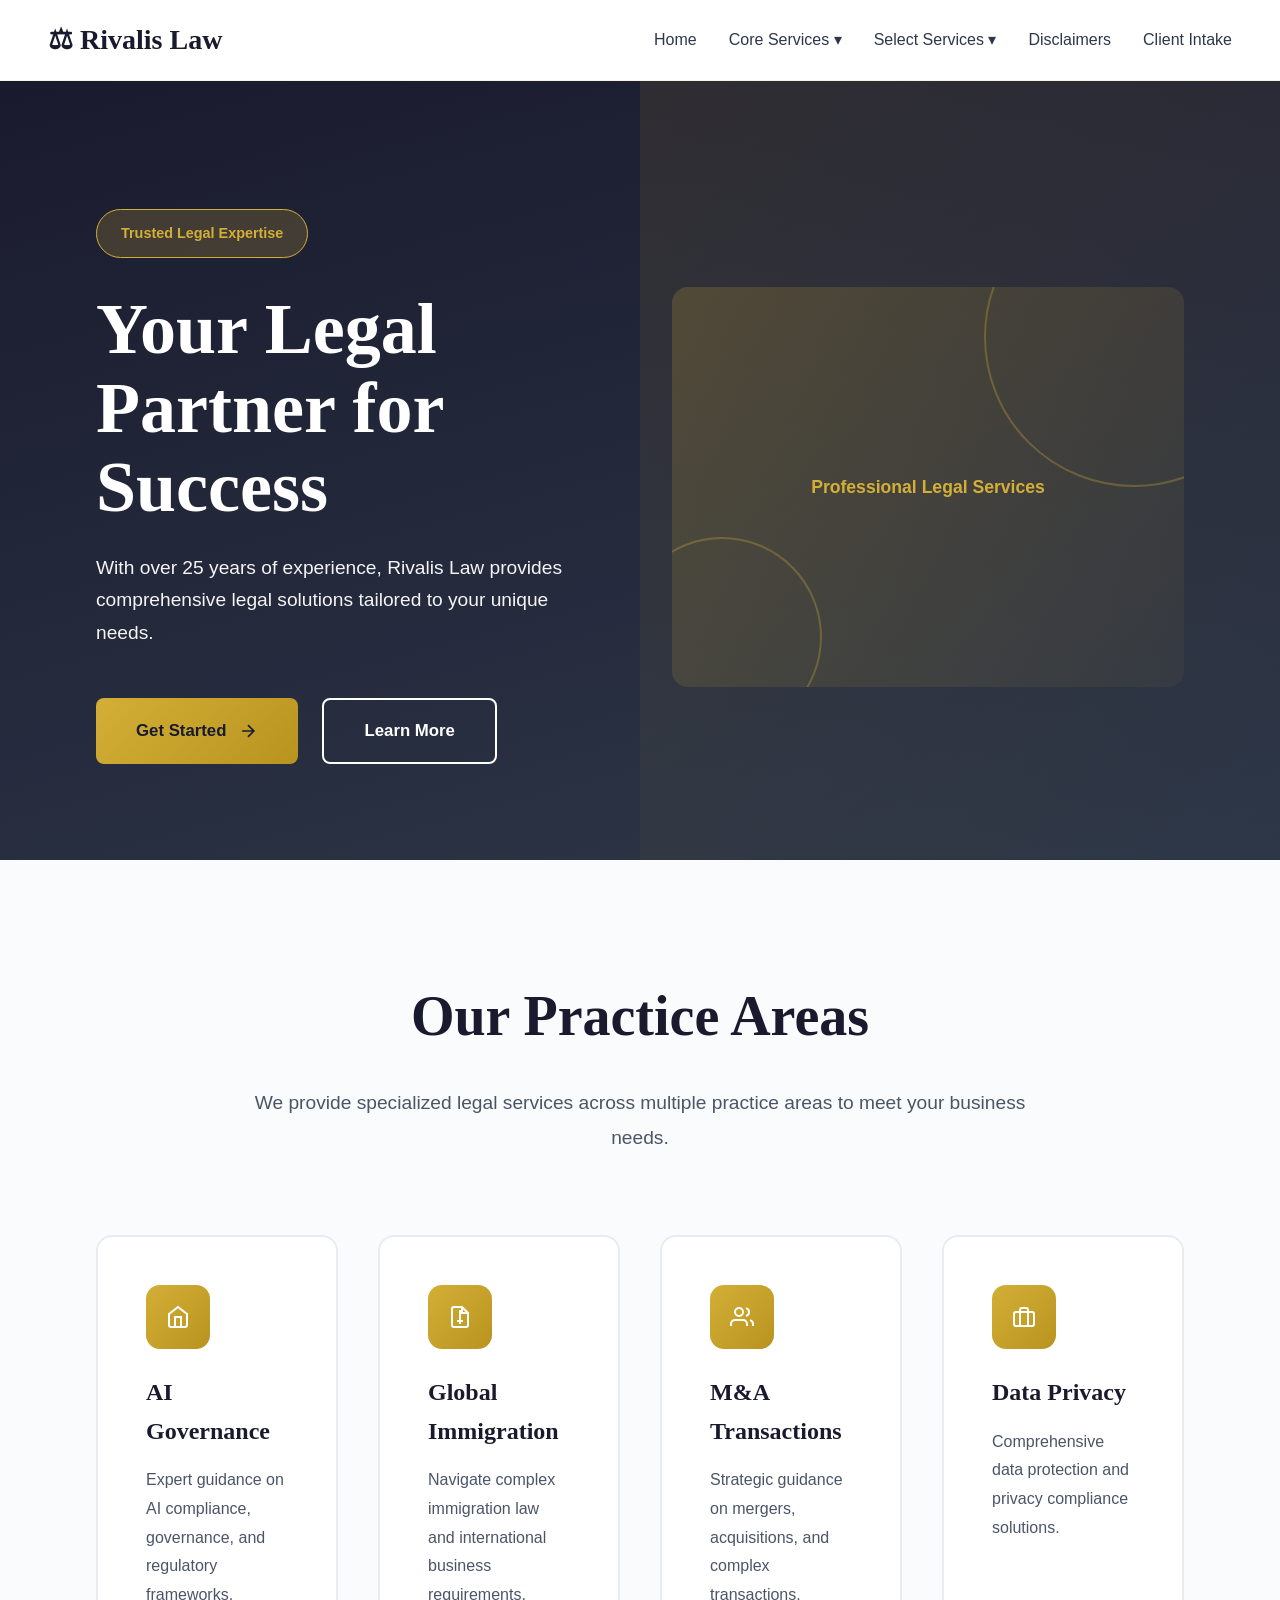
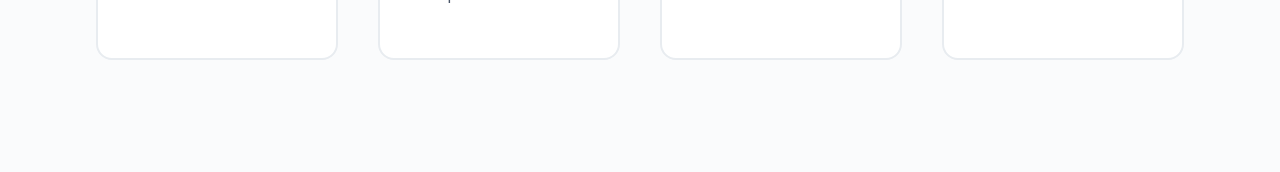
==== commit 97754c11: "navigation" ====
--- a/index.html
+++ b/index.html
@@ -14,8 +14,6 @@
             <div class="container">
                 <!-- <a href="index.html" class="logo">Rivalis Law ⚖</a> -->
                             <div class="logo">⚖ Rivalis Law</div>
-
-                
                 <!-- Desktop Navigation -->
                 <ul class="nav-links">
                     <li><a href="index.html">Home</a></li>
@@ -26,7 +24,7 @@
                         <ul class="dropdown-menu">
                             <li><a href="intake-ai-governance.html">AI Governance</a></li>
                             <li><a href="Immigration New Page.html">Global Immigration</a></li>
-                            <li><a href="Rivalis page 2.html"></a></li>
+                            <li><a href="Rivalis page 2.html">M&A & Transactions</a></li>
                         </ul>
                     </li>
                     
@@ -68,12 +66,12 @@
                         With over 25 years of experience, Rivalis Law provides comprehensive legal solutions tailored to your unique needs.
                     </p>
                     <div class="hero-buttons">
-                        <button class="btn btn-primary">
+                        <a href="Rivalis Law_New Final.html" class="btn btn-primary">
                             Get Started
                             <svg width="20" height="20" viewBox="0 0 24 24" fill="none" stroke="currentColor" stroke-width="2">
                                 <path d="M5 12h14M12 5l7 7-7 7"/>
                             </svg>
-                        </button>
+                        </a>
                         <button class="btn btn-outline">Learn More</button>
                     </div>
                 </div>
@@ -97,19 +95,19 @@
                 <p>We provide specialized legal services across multiple practice areas to meet your business needs.</p>
             </div>
 
-            <div class="services-grid">
-                <div class="service-card">
+            <div class="services-grid" >
+                <a href="intake-ai-governance.html" class="service-card">
                     <div class="service-icon">
                         <svg width="24" height="24" viewBox="0 0 24 24" fill="none" stroke="currentColor" stroke-width="2">
                             <path d="M3 9l9-7 9 7v11a2 2 0 0 1-2 2H5a2 2 0 0 1-2-2z"/>
                             <polyline points="9 22 9 12 15 12 15 22"/>
                         </svg>
                     </div>
-                    <h3>AI Governance</h3>
+                    <h3>AI Governance </h3>
                     <p>Expert guidance on AI compliance, governance, and regulatory frameworks.</p>
-                </div>
+                </a>
 
-                <div class="service-card">
+                <a href="Immigration New Page.html" class="service-card">
                     <div class="service-icon">
                         <svg width="24" height="24" viewBox="0 0 24 24" fill="none" stroke="currentColor" stroke-width="2">
                             <path d="M14 2H6a2 2 0 0 0-2 2v16a2 2 0 0 0 2 2h12a2 2 0 0 0 2-2V8z"/>
@@ -120,9 +118,9 @@
                     </div>
                     <h3>Global Immigration</h3>
                     <p>Navigate complex immigration law and international business requirements.</p>
-                </div>
+                </a>
 
-                <div class="service-card">
+                <a href="Rivalis page 2.html" class="service-card">
                     <div class="service-icon">
                         <svg width="24" height="24" viewBox="0 0 24 24" fill="none" stroke="currentColor" stroke-width="2">
                             <path d="M17 21v-2a4 4 0 0 0-4-4H5a4 4 0 0 0-4 4v2"/>
@@ -133,9 +131,9 @@
                     </div>
                     <h3>M&A Transactions</h3>
                     <p>Strategic guidance on mergers, acquisitions, and complex transactions.</p>
-                </div>
+                </a>
 
-                <div class="service-card">
+                <a href="Data Privacy-page.html" class="service-card">
                     <div class="service-icon">
                         <svg width="24" height="24" viewBox="0 0 24 24" fill="none" stroke="currentColor" stroke-width="2">
                             <rect x="2" y="7" width="20" height="14" rx="2" ry="2"/>
@@ -144,7 +142,7 @@
                     </div>
                     <h3>Data Privacy</h3>
                     <p>Comprehensive data protection and privacy compliance solutions.</p>
-                </div>
+                </a>
             </div>
         </div>
     </section>
--- a/styles/main.css
+++ b/styles/main.css
@@ -25,6 +25,10 @@
   line-height: 1.6;
   -webkit-font-smoothing: antialiased;
 }
+a{
+  text-decoration: none;
+  cursor: pointer;
+}
 
 /* Updated navbar styles to match HTML structure */
 .header {
@@ -648,22 +652,18 @@
     padding: 1rem 1.5rem;
   }
 
-  .dropdown-menu {
-    position: static;
-    display: none;
-    box-shadow: none;
-    background: var(--gray-50);
-    border: none;
-    border-radius: 0;
-  }
-
-  .dropdown.active .dropdown-menu {
-    display: block;
-  }
-
-  .dropdown-menu a {
-    padding: 0.75rem 1.5rem 0.75rem 3rem;
-  }
+ .dropdown-menu{
+  display: none;
+  position: absolute;
+  background: white;
+  box-shadow: 0 4px 8px rgba(0,0,0,0.1);
+  list-style: none;
+  padding: 0;
+}
+
+.dropdown.open .dropdown-menu {
+  display: block;
+}
 
   .hero-grid {
     grid-template-columns: 1fr;
@@ -764,9 +764,5 @@
   .footer {
     padding: 2rem 1.5rem 1rem;
   }
-  .hero-image{
-    height: 0.2rem;
-    width: 0.2rem;
-    
-  }
-}
+
+}
